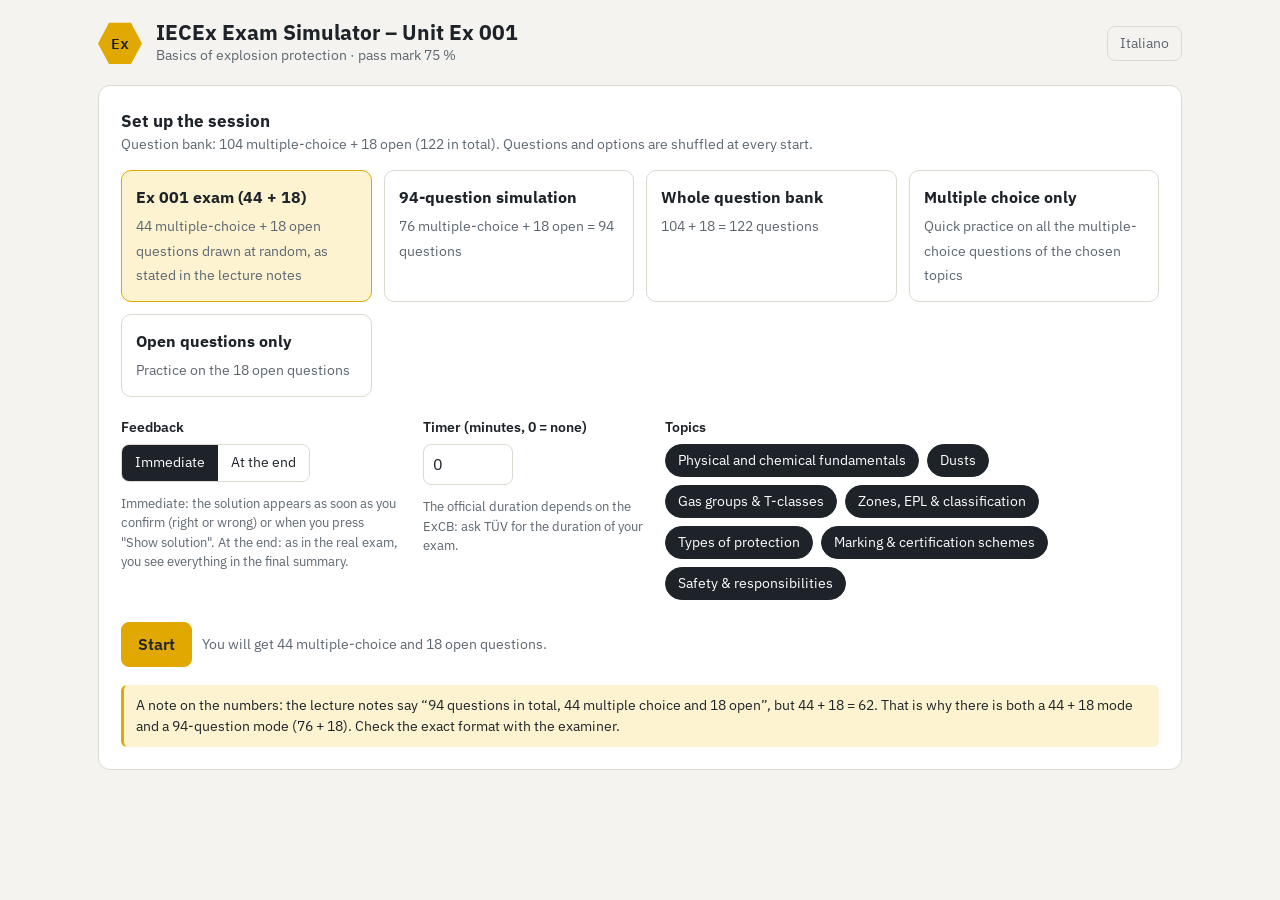
==== simulators/iecex-ex001/en/index.html @ 64edfc2b "Add GDM Resources site with IECEx Ex 001 simulator (IT/EN) Co-Authored-By: Claude Opus 5.5 <noreply@" ====
<!DOCTYPE html>
<html lang="en">
<head>
<meta charset="utf-8">
<meta name="viewport" content="width=device-width, initial-scale=1">
<title>IECEx Ex 001 Exam Simulator</title>
<link rel="preconnect" href="https://fonts.googleapis.com">
<link href="https://fonts.googleapis.com/css2?family=IBM+Plex+Mono:wght@500;600&family=IBM+Plex+Sans:wght@400;500;600;700&display=swap" rel="stylesheet">
<style>
:root{
  --bg:#f4f3ef; --card:#ffffff; --ink:#1d2329; --muted:#5d6670; --line:#dcd9d1;
  --accent:#e0a800; --accent-ink:#1d2329; --accent-soft:#fdf3d0;
  --ok:#1f7a4d; --ok-soft:#e3f3ea; --ko:#b3261e; --ko-soft:#fbe7e5;
  --part:#9a6100; --part-soft:#fff1d6; --rev:#5a5f8a; --rev-soft:#eceefa;
  --focus:#2463eb;
}
@media (prefers-color-scheme:dark){
  :root:not([data-theme="light"]){--bg:#14181c; --card:#1d2228; --ink:#e8eaed; --muted:#9aa3ad; --line:#323a42;
  --accent:#f2c230; --accent-ink:#14181c; --accent-soft:#3a3218;
  --ok:#5fcf93; --ok-soft:#183427; --ko:#ff8a80; --ko-soft:#3d1f1d;
  --part:#f0b54a; --part-soft:#3a2d14; --rev:#a9aee0; --rev-soft:#262a44; --focus:#7aa7ff;}
}
:root[data-theme="dark"]{--bg:#14181c; --card:#1d2228; --ink:#e8eaed; --muted:#9aa3ad; --line:#323a42;
  --accent:#f2c230; --accent-ink:#14181c; --accent-soft:#3a3218;
  --ok:#5fcf93; --ok-soft:#183427; --ko:#ff8a80; --ko-soft:#3d1f1d;
  --part:#f0b54a; --part-soft:#3a2d14; --rev:#a9aee0; --rev-soft:#262a44; --focus:#7aa7ff;}
*{box-sizing:border-box}
body{margin:0;background:var(--bg);color:var(--ink);font:16px/1.55 "IBM Plex Sans",system-ui,sans-serif}
button,textarea,input{font:inherit;color:inherit}
.wrap{max-width:1120px;margin:0 auto;padding:20px 18px 60px}
header.top{display:flex;align-items:center;gap:14px;margin-bottom:18px}
.badge{width:44px;height:44px;flex:none;display:grid;place-items:center;background:var(--accent);color:var(--accent-ink);
  font:600 15px "IBM Plex Mono",monospace;clip-path:polygon(25% 3%,75% 3%,100% 50%,75% 97%,25% 97%,0 50%)}
h1{font-size:21px;margin:0;line-height:1.2}
.sub{color:var(--muted);font-size:14px}
.card{background:var(--card);border:1px solid var(--line);border-radius:12px;padding:22px}
.muted{color:var(--muted)}
.btn{border:1px solid var(--line);background:var(--card);border-radius:8px;padding:9px 16px;cursor:pointer;font-weight:500}
.btn:hover{border-color:var(--muted)}
.btn.primary{background:var(--accent);border-color:var(--accent);color:var(--accent-ink);font-weight:600}
.btn.primary:hover{filter:brightness(.96)}
.btn.ghost{background:transparent}
.btn:disabled{opacity:.45;cursor:not-allowed}
.btn:focus-visible,.opt:focus-visible,textarea:focus-visible,.nav-cell:focus-visible,.mode:focus-within{outline:2px solid var(--focus);outline-offset:2px}

/* setup */
.modes{display:grid;grid-template-columns:repeat(auto-fit,minmax(230px,1fr));gap:12px;margin:14px 0 20px}
.mode{border:1.5px solid var(--line);border-radius:10px;padding:14px;cursor:pointer;display:block;position:relative}
.mode input{position:absolute;opacity:0}
.mode.sel{border-color:var(--accent);background:var(--accent-soft)}
.mode b{display:block;margin-bottom:3px}
.mode span{font-size:13.5px;color:var(--muted)}
.row{display:flex;flex-wrap:wrap;gap:22px;align-items:flex-start}
.field label{display:block;font-weight:600;font-size:14px;margin-bottom:6px}
.chips{display:flex;flex-wrap:wrap;gap:8px}
.chip{border:1px solid var(--line);border-radius:999px;padding:5px 12px;font-size:13.5px;cursor:pointer;user-select:none;background:var(--card)}
.chip.on{background:var(--ink);color:var(--card);border-color:var(--ink)}
.seg{display:inline-flex;border:1px solid var(--line);border-radius:8px;overflow:hidden}
.seg button{border:0;background:var(--card);padding:7px 13px;cursor:pointer;font-size:14px}
.seg button.on{background:var(--ink);color:var(--card)}
input[type=number]{width:90px;padding:7px 9px;border:1px solid var(--line);border-radius:8px;background:var(--card)}
.note{font-size:13.5px;background:var(--accent-soft);border-left:3px solid var(--accent);padding:10px 12px;border-radius:6px;margin-top:18px}

/* quiz */
.layout{display:grid;grid-template-columns:1fr 270px;gap:18px;align-items:start}
@media (max-width:860px){.layout{grid-template-columns:1fr}.side{order:-1}}
.statbar{display:flex;gap:10px;flex-wrap:wrap;margin-bottom:12px}
.stat{background:var(--card);border:1px solid var(--line);border-radius:10px;padding:8px 13px;font-size:13px;color:var(--muted)}
.stat strong{display:block;font:600 18px "IBM Plex Mono",monospace;color:var(--ink)}
.progress{height:6px;background:var(--line);border-radius:6px;overflow:hidden;margin-bottom:14px}
.progress div{height:100%;background:var(--accent);transition:width .25s}
.qmeta{display:flex;justify-content:space-between;gap:10px;flex-wrap:wrap;font-size:13px;color:var(--muted);margin-bottom:10px}
.tag{display:inline-block;border:1px solid var(--line);border-radius:5px;padding:1px 8px;font-size:12.5px}
.tag.type{background:var(--ink);color:var(--card);border-color:var(--ink)}
.qtext{font-size:18.5px;font-weight:600;line-height:1.45;margin:2px 0 18px}
.opts{display:grid;gap:9px}
.opt{display:flex;gap:12px;align-items:flex-start;text-align:left;width:100%;border:1.5px solid var(--line);background:var(--card);border-radius:9px;padding:11px 13px;cursor:pointer}
.opt:hover:not(:disabled){border-color:var(--muted)}
.opt .k{flex:none;width:26px;height:26px;border-radius:6px;display:grid;place-items:center;font:600 13px "IBM Plex Mono",monospace;border:1px solid var(--line)}
.opt.picked{border-color:var(--ink)}
.opt.picked .k{background:var(--ink);color:var(--card);border-color:var(--ink)}
.opt.correct{border-color:var(--ok);background:var(--ok-soft)}
.opt.correct .k{background:var(--ok);color:#fff;border-color:var(--ok)}
.opt.wrong{border-color:var(--ko);background:var(--ko-soft)}
.opt.wrong .k{background:var(--ko);color:#fff;border-color:var(--ko)}
.opt:disabled{cursor:default}
textarea{width:100%;min-height:150px;resize:vertical;border:1.5px solid var(--line);border-radius:9px;padding:12px;background:var(--card);line-height:1.5}
.actions{display:flex;gap:10px;flex-wrap:wrap;margin-top:16px;align-items:center}
.actions .sp{flex:1}
.fb{margin-top:18px;border-radius:10px;padding:14px 16px;border:1px solid var(--line)}
.fb.ok{background:var(--ok-soft);border-color:var(--ok)}
.fb.ko{background:var(--ko-soft);border-color:var(--ko)}
.fb.rev{background:var(--rev-soft);border-color:var(--rev)}
.fb.part{background:var(--part-soft);border-color:var(--part)}
.fb h4{margin:0 0 6px;font-size:15px}
.fb .src{font-size:12.5px;color:var(--muted);margin-top:8px}
.model{white-space:pre-wrap;background:var(--card);border:1px solid var(--line);border-radius:8px;padding:11px 13px;margin:8px 0;font-size:15px}
.kw{display:flex;flex-wrap:wrap;gap:6px;margin:6px 0}
.kw span{font-size:12.5px;border-radius:5px;padding:2px 8px;border:1px solid}
.kw .hit{color:var(--ok);border-color:var(--ok)}
.kw .miss{color:var(--ko);border-color:var(--ko)}
.grade{display:flex;gap:8px;flex-wrap:wrap;margin-top:10px}
.side .card{padding:16px}
.nav{display:grid;grid-template-columns:repeat(8,1fr);gap:5px;margin-top:10px}
.nav-cell{aspect-ratio:1;border:1px solid var(--line);border-radius:5px;background:var(--card);font:500 11px "IBM Plex Mono",monospace;cursor:pointer;padding:0}
.nav-cell.cur{outline:2px solid var(--ink);outline-offset:1px}
.nav-cell.s-ok{background:var(--ok);color:#fff;border-color:var(--ok)}
.nav-cell.s-ko{background:var(--ko);color:#fff;border-color:var(--ko)}
.nav-cell.s-part{background:var(--part);color:#fff;border-color:var(--part)}
.nav-cell.s-rev{background:var(--rev);color:#fff;border-color:var(--rev)}
.nav-cell.s-ans{background:var(--ink);color:var(--card);border-color:var(--ink)}
.nav-cell.open{border-style:dashed}
.legend{display:grid;grid-template-columns:1fr 1fr;gap:4px 10px;font-size:12px;color:var(--muted);margin-top:12px}
.legend i{display:inline-block;width:10px;height:10px;border-radius:2px;margin-right:5px;vertical-align:-1px}
.timer{font:600 20px "IBM Plex Mono",monospace}
.timer.low{color:var(--ko)}
.hint{font-size:12.5px;color:var(--muted);margin-top:12px}

/* results */
.big{font:600 46px "IBM Plex Mono",monospace;line-height:1}
.verdict{display:inline-block;margin-top:8px;padding:4px 12px;border-radius:6px;font-weight:600}
.verdict.pass{background:var(--ok-soft);color:var(--ok)}
.verdict.fail{background:var(--ko-soft);color:var(--ko)}
table{width:100%;border-collapse:collapse;font-size:14px;margin-top:10px}
th,td{text-align:left;padding:7px 8px;border-bottom:1px solid var(--line)}
th{font-size:12.5px;color:var(--muted);font-weight:600}
td.num{font-family:"IBM Plex Mono",monospace;text-align:right}
.bar{height:7px;background:var(--line);border-radius:4px;overflow:hidden;min-width:80px}
.bar div{height:100%}
.revlist{display:grid;gap:8px;margin-top:10px}
.revitem{border:1px solid var(--line);border-radius:8px;padding:10px 12px;font-size:14px;cursor:pointer;background:var(--card);text-align:left}
.revitem:hover{border-color:var(--muted)}
.hidden{display:none!important}
.modal-bg{position:fixed;inset:0;background:rgba(0,0,0,.45);display:grid;place-items:center;padding:16px;z-index:10}
.modal{max-width:420px}
.lang{margin-left:auto;font-size:14px;color:var(--muted);text-decoration:none;border:1px solid var(--line);border-radius:8px;padding:6px 12px;white-space:nowrap}
.lang:hover{color:var(--ink);border-color:var(--muted)}
.home{color:inherit;text-decoration:none}
</style>
</head>
<body>
<div class="wrap">
  <header class="top">
    <a class="home" href="../../../" title="All GDM resources"><div class="badge">Ex</div></a>
    <div>
      <h1>IECEx Exam Simulator – Unit Ex 001</h1>
      <div class="sub">Basics of explosion protection · pass mark 75 %</div>
    </div>
    <a class="lang" href="../it/" hreflang="it">Italiano</a>
  </header>

  <!-- SETUP -->
  <section id="setup" class="card">
    <div class="row" style="justify-content:space-between">
      <div><b style="font-size:17px">Set up the session</b>
        <div class="muted" style="font-size:14px">Question bank: <span id="bankInfo"></span>. Questions and options are shuffled at every start.</div></div>
      <button class="btn hidden" id="resumeBtn">Resume saved session</button>
    </div>
    <div class="modes" id="modes" role="radiogroup" aria-label="Mode"></div>
    <div class="row">
      <div class="field">
        <label>Feedback</label>
        <div class="seg" id="fbSeg">
          <button data-v="instant" class="on">Immediate</button>
          <button data-v="end">At the end</button>
        </div>
        <div class="hint" style="max-width:280px">Immediate: the solution appears as soon as you confirm (right or wrong) or when you press "Show solution". At the end: as in the real exam, you see everything in the final summary.</div>
      </div>
      <div class="field">
        <label for="timerIn">Timer (minutes, 0 = none)</label>
        <input type="number" id="timerIn" min="0" max="600" value="0">
        <div class="hint" style="max-width:220px">The official duration depends on the ExCB: ask TÜV for the duration of your exam.</div>
      </div>
      <div class="field" style="flex:1;min-width:260px">
        <label>Topics</label>
        <div class="chips" id="topicChips"></div>
      </div>
    </div>
    <div class="actions" style="margin-top:22px">
      <button class="btn primary" id="startBtn">Start</button>
      <span class="muted" id="startInfo" style="font-size:14px"></span>
    </div>
    <div class="note">A note on the numbers: the lecture notes say “94 questions in total, 44 multiple choice and 18 open”, but 44 + 18 = 62. That is why there is both a 44 + 18 mode and a 94-question mode (76 + 18). Check the exact format with the examiner.</div>
  </section>

  <!-- QUIZ -->
  <section id="quiz" class="hidden">
    <div class="layout">
      <div>
        <div class="statbar">
          <div class="stat">Question<strong id="stPos">1/1</strong></div>
          <div class="stat">Score<strong id="stScore">0</strong></div>
          <div class="stat">% of total<strong id="stPct">0 %</strong></div>
          <div class="stat" id="stTimerBox">Time<strong class="timer" id="stTimer">--:--</strong></div>
        </div>
        <div class="progress"><div id="prog" style="width:0"></div></div>
        <div class="card" id="qcard"></div>
      </div>
      <aside class="side">
        <div class="card">
          <b style="font-size:14px">Navigation</b>
          <div class="nav" id="nav"></div>
          <div class="legend">
            <span><i style="background:var(--ok)"></i>Correct</span>
            <span><i style="background:var(--ko)"></i>Wrong</span>
            <span><i style="background:var(--part)"></i>Partial</span>
            <span><i style="background:var(--rev)"></i>Solution viewed</span>
            <span><i style="background:var(--ink)"></i>Answered</span>
            <span><i style="border:1px dashed var(--muted)"></i>Open question</span>
          </div>
          <div class="actions">
            <button class="btn" id="finishBtn" style="width:100%">Finish and see results</button>
            <button class="btn ghost" id="quitBtn" style="width:100%">Back to settings</button>
          </div>
          <div class="hint">Keyboard: A–D or 1–4 to choose, Enter to confirm, ← → to move.</div>
        </div>
      </aside>
    </div>
  </section>

  <!-- RESULTS -->
  <section id="results" class="hidden"></section>
</div>

<div class="modal-bg hidden" id="modalBg"><div class="card modal"><div id="modalTxt"></div>
  <div class="actions"><span class="sp"></span><button class="btn" id="modalNo">Cancel</button><button class="btn primary" id="modalYes">Confirm</button></div></div></div>

<script>
// Question bank – IECEx Unit Ex 001 practice
// t = topic, q = question, o = options (first listed = as written; a = index of correct), e = explanation, s = source
const TOPICS = {
  F: "Physical and chemical fundamentals",
  D: "Dusts",
  G: "Gas groups & T-classes",
  Z: "Zones, EPL & classification",
  P: "Types of protection",
  M: "Marking & certification schemes",
  S: "Safety & responsibilities"
};

const MC = [
// ---------- F: Fundamentals ----------
{t:"F",q:"Which three elements make up the 'explosion triangle'?",o:["Flammable substance, oxygen (air), effective ignition source","Fuel, heat and pressure","Oxygen, nitrogen and an electric spark","Gas, vapour and dust"],a:0,e:"The explosion triangle: flammable substance + oxygen (air) + effective ignition source. Remove any one side and there is no explosion.",s:"TÜV slide 25 – Preconditions for an explosion"},
{t:"F",q:"According to the course, which additional precondition is required for an explosion besides fuel, oxygen and an ignition source?",o:["Ambient pressure above 1.5 bar","Synchrony of time and location of the three elements","Temperature above the flashpoint of every substance present","Presence of an inert gas"],a:1,e:"The three elements must be present in the same place at the same time ('synchrony of time and location'), with the flammable substance in a suitable dispersion.",s:"TÜV slide 25"},
{t:"F",q:"What is the flashpoint of a flammable liquid?",o:["The temperature at which the liquid boils at atmospheric pressure","The lowest temperature of a hot surface that ignites the vapour/air mixture","The minimum temperature at which the liquid gives off enough vapour to form an ignitable mixture with air near its surface","The temperature at which the liquid ignites spontaneously without any ignition source"],a:2,e:"Flashpoint = the minimum temperature at which the liquid gives off enough vapour to form a flammable mixture with air near its surface. Not to be confused with the ignition temperature (hot surface).",s:"TÜV slide 27/37"},
{t:"F",q:"How does the relative hazard of a flammable liquid change as its flashpoint decreases?",o:["It decreases","It stays the same","It increases","It depends only on the vapour density"],a:2,e:"The lower the flashpoint, the more easily the liquid forms an explosive atmosphere at ambient temperature: the hazard increases.",s:"TÜV slide 27"},
{t:"F",q:"A vapour has a relative density of 2.5 (air = 1). Where will it tend to accumulate after a release in still air?",o:["At ceiling level","It disperses uniformly in the room","In low points such as pits, trenches and cable ducts","It is immediately diluted below the LEL"],a:2,e:"Relative density > 1 → the vapour is heavier than air and sinks to low points (pits, trenches, sumps). Most vapours of flammable liquids are heavier than air.",s:"TÜV slide 27"},
{t:"F",q:"The ignition (auto-ignition) temperature of a gas or vapour is:",o:["The lowest temperature of a heated surface that can ignite the gas/air or vapour/air mixture under specified test conditions","The temperature at which the liquid starts to evaporate","The temperature reached by the flame during an explosion","The maximum surface temperature allowed for T6 equipment"],a:0,e:"Ignition temperature = the minimum temperature of a heated surface able to ignite the gas/air mixture (tested to DIN 51794 / IEC 60079-20-1). It is the value from which the required temperature class is derived.",s:"TÜV slide 37; IEC 60079-20-1"},
{t:"F",q:"According to the course material, gasoline has approximately:",o:["Flashpoint +20 °C, ignition temperature 220 °C","Flashpoint –20 °C, ignition temperature 220 °C","Flashpoint –20 °C, ignition temperature 450 °C","Flashpoint 220 °C, ignition temperature –20 °C"],a:1,e:"Gasoline: flashpoint ≈ –20 °C (it forms flammable vapours even at very low temperatures), ignition temperature ≈ 220 °C → class T3. Note: the lecture notes say 20 °C, the slide says –20 °C.",s:"TÜV slide 37"},
{t:"F",q:"A gas/air mixture has a concentration below the Lower Explosion Limit (LEL). What is true?",o:["The mixture is too rich and cannot explode","The mixture is in the explosive range","The mixture is too lean: no explosion can propagate","The mixture will detonate if ignited"],a:2,e:"Below the LEL the mixture is too lean: the flame does not propagate. Between LEL and UEL it is explosive. Above the UEL it is too rich.",s:"TÜV slide 36"},
{t:"F",q:"A gas concentration above the Upper Explosion Limit (UEL) inside a vessel is:",o:["Completely safe in every situation","Too rich to explode, but still flammable; if air enters it can pass back into the explosive range","Always toxic","Classified automatically as Zone 2"],a:1,e:"Above the UEL the mixture is too rich to explode but is still flammable ('Flammable!' on the slide). If air enters (e.g. the tank is opened) the concentration falls back into the explosive range.",s:"TÜV slide 36"},
{t:"F",q:"Which flame propagation speed is typical of a detonation?",o:["cm/s","m/s","Several 100 m/s","km/s"],a:3,e:"Deflagration: cm/s…m/s; explosion: m/s…several hundred m/s; detonation: km/s.",s:"TÜV slide 29"},
{t:"F",q:"According to the course, an explosion in a confined space can reach a pressure of approximately:",o:["0.1 bar","1 bar","10 bar","100 bar"],a:2,e:"Explosion pressure up to about 10 bar (≈100 t/m²), temperature up to about 3000 °C.",s:"TÜV slide 30"},
{t:"F",q:"Above which overpressure do window glasses typically burst?",o:["25 mbar","250 mbar","2.5 bar","10 bar"],a:1,e:"Windows break above ~250 mbar and walls crack above ~300 mbar: far below the 10 bar an explosion can reach.",s:"TÜV slide 30"},
{t:"F",q:"How is a 'mist' defined in the context of explosive atmospheres?",o:["The gaseous phase of a substance at room temperature","Droplets of a flammable liquid dispersed in air","Fine solid particles suspended in air","Water vapour mixed with a flammable gas"],a:1,e:"Mist = droplets of flammable liquid dispersed in air. It can form an explosive atmosphere even when the liquid is below its flashpoint.",s:"TÜV slide 31"},
{t:"F",q:"Which statement about toxic gases is correct?",o:["A gas detector set to 10 % LEL also guarantees protection against toxic effects","Toxic gases always have a noticeable smell","Dangerous toxic concentrations can be much lower than the LEL","Toxic gases are never flammable"],a:2,e:"Concentrations harmful to health can be much lower than the LEL; toxic gases can be odourless, tasteless and colourless. An explosimeter does not protect against toxicity.",s:"TÜV slide 32"},
{t:"F",q:"Nitrogen used for inerting is:",o:["Harmless to personnel because it is inert","Non-flammable, but it can displace oxygen and cause dizziness or breathing arrest","Flammable above 4 % by volume","Classified in gas group IIA"],a:1,e:"Inert gases (e.g. nitrogen) do not burn but they reduce the oxygen: risk of asphyxiation (dizziness, breathing arrest).",s:"TÜV slide 32"},
{t:"F",q:"Oxygen-enriched atmospheres:",o:["Reduce the risk of fire","Have no influence on combustion","Promote rapid combustion and increase fire and explosion hazards","Raise the LEL of all gases"],a:2,e:"High oxygen concentrations accelerate combustion (example of the cotton overall exposed to a flame with increasing O₂).",s:"TÜV slide 28"},
{t:"F",q:"An exothermic reaction is a reaction that:",o:["Absorbs heat from the surroundings","Releases heat (energy) to the surroundings","Takes place only in the absence of oxygen","Occurs only in liquids"],a:1,e:"Exothermic = releases heat to the surroundings. The combustion of a flammable substance with air is an exothermic reaction.",s:"TÜV slide 26"},
{t:"F",q:"How is an 'explosive atmosphere' defined?",o:["Any atmosphere containing a toxic gas","A mixture with air, under atmospheric conditions, of flammable substances in which, after ignition, combustion spreads to the entire unburnt mixture","A mixture of flammable gas with pure oxygen in a closed reactor","Any area where flammable liquids are stored"],a:1,e:"Explosive atmosphere = a mixture with AIR, under atmospheric conditions, of flammable substances (gases, vapours, mists, dusts) in which, after ignition, combustion spreads by itself to the unburnt mixture.",s:"TÜV slide 12; IEC 60079-0"},

// ---------- D: Dust ----------
{t:"D",q:"How does the tendency of a combustible solid to explode change when the particle size decreases?",o:["It decreases","It increases","It does not change","It increases only for metal dusts"],a:1,e:"Smaller particles = larger specific surface = faster combustion and lower ignition energy. The tendency to explode increases as particle size decreases.",s:"TÜV slide 43–45"},
{t:"D",q:"According to the course, below which particle diameter is a dust considered critical (explosible)?",o:["5 µm","50 µm","500 µm","5 mm"],a:2,e:"Critical diameter: < 500 µm.",s:"TÜV slide 43/46"},
{t:"D",q:"A 1 cm solid cube has a surface of 6 cm². What is the total surface if the same material is ground into 1 µm cubes?",o:["6 cm²","60 cm²","6 m²","600 m²"],a:2,e:"From 6 cm² to about 6 m²: the surface increases 10,000 times, which is why dust is so dangerous.",s:"TÜV slide 44"},
{t:"D",q:"What is a secondary dust explosion?",o:["An explosion inside a filter that is vented to atmosphere","Dust deposits in the workplace disturbed and ignited by a primary explosion, causing a larger uncontrolled explosion","A second ignition caused by static electricity","A smouldering fire in a dust layer"],a:1,e:"The pressure wave of the first explosion stirs up the dust deposits in the surroundings, which then ignite: the secondary explosion is larger and uncontrolled (e.g. Imperial Sugar, Georgia 2008).",s:"TÜV slide 46, 53"},
{t:"D",q:"Which is the most effective measure to prevent secondary dust explosions?",o:["Using Ex d equipment","Good housekeeping: regular removal of dust deposits","Increasing the room temperature","Installing more lighting"],a:1,e:"'GOOD HOUSEKEEPING': removing dust deposits removes the fuel for the secondary explosion (primary measure).",s:"TÜV slide 46, 89"},
{t:"D",q:"The smouldering temperature (layer ignition temperature) of a dust is determined with a dust layer of thickness:",o:["1 mm, ignition within 10 minutes","5 mm, ignition within 2 hours","12.5 mm, ignition within 24 hours","50 mm, ignition within 1 hour"],a:1,e:"T smold: the minimum temperature of a hot surface covered by a 5 mm layer that ignites within 2 hours. E.g. cotton: T ignit 560 °C, T smold 350 °C.",s:"TÜV slide 49"},
{t:"D",q:"Dust group IIIC refers to:",o:["Combustible flyings","Non-conductive dust","Conductive dust","Combustible gases in mines"],a:2,e:"IIIA = combustible fibres/flyings; IIIB = non-conductive dust; IIIC = conductive dust (the most severe).",s:"TÜV slide 40"},
{t:"D",q:"Equipment marked IIIC can be used in the presence of:",o:["IIIC dust only","IIIA, IIIB and IIIC","IIIA only","IIC gases"],a:1,e:"As with gases, the most severe subgroup covers the less severe ones: IIIC ⊃ IIIB ⊃ IIIA. Group III does not cover gases (Group II).",s:"TÜV slide 40; IEC 60079-0"},
{t:"D",q:"How must layers, deposits and heaps of combustible dust be treated in hazardous area classification?",o:["They can be ignored if the area is ventilated","They are considered only for metal dusts","As any other source that can form an explosive atmosphere","They always lead to Zone 20"],a:2,e:"Dust deposits must be treated like any other source able to form an explosive atmosphere (they can be raised and form a cloud).",s:"TÜV slide 65; IEC 60079-10-2"},
{t:"D",q:"Which of the following is NOT listed in the course as a typical combustible dust?",o:["Sugar","Grain","Aluminium","Sand (silica)"],a:3,e:"Combustible dusts: coal, grain, plastics, wood, sugar, metals. Quartz sand does not burn (in fact it is the filling used in type Ex q).",s:"TÜV slide 24, 48"},

// ---------- G: Gas groups & T classes ----------
{t:"G",q:"What does MESG (Maximum Experimental Safe Gap) measure?",o:["The minimum ignition energy of a gas","The maximum gap through which, under prescribed test conditions and at any concentration, a flame just does not propagate","The maximum distance between two Ex d enclosures","The thickness of the wall of an Ex d enclosure"],a:1,e:"MESG measures the ability of a flame to pass through a gap. The smaller the MESG, the more 'dangerous' the gas (the flame passes even through narrow gaps).",s:"TÜV slide 38; IEC 60079-20-1"},
{t:"G",q:"Which gas group has the smallest MESG and therefore the most demanding requirements?",o:["IIA","IIB","IIC","I"],a:2,e:"IIC: MESG < 0.5 mm and MIC ratio < 0.45 (e.g. hydrogen, acetylene). IIA: MESG > 0.9 mm; IIB: 0.5–0.9 mm.",s:"TÜV slide 39"},
{t:"G",q:"Hydrogen and acetylene belong to gas group:",o:["I","IIA","IIB","IIC"],a:3,e:"Hydrogen (T1) and acetylene (T2) are the reference gases of Group IIC.",s:"TÜV slide 41"},
{t:"G",q:"Ethylene is the typical representative gas of group:",o:["IIA","IIB","IIC","I"],a:1,e:"Reference gases: propane (IIA), ethylene (IIB), hydrogen (IIC).",s:"TÜV slide 41; R. STAHL"},
{t:"G",q:"According to the gas group / temperature class table, propane is classified as:",o:["IIA T1","IIB T3","IIC T1","IIA T4"],a:0,e:"Propane: IIA, T1 (ignition temperature ≈ 450 °C).",s:"TÜV slide 41"},
{t:"G",q:"Equipment marked IIB may be installed where the gas present is:",o:["IIA or IIB","IIB only","IIB or IIC","Any Group II gas"],a:0,e:"IIB covers IIA and IIB; IIC covers all Group II gases; IIA covers IIA only.",s:"TÜV slide 39; IEC 60079-14"},
{t:"G",q:"For intrinsic safety, gases are grouped according to:",o:["Their density relative to air","Their MIC (minimum igniting current) ratio relative to methane","Their flashpoint","Their toxicity"],a:1,e:"Ex d uses the MESG, Ex i uses the MIC (minimum igniting current) ratio relative to methane.",s:"TÜV marking section slide 7; IEC 60079-20-1"},
{t:"G",q:"Methane in underground coal mines (firedamp) belongs to equipment group:",o:["I","IIA","IIB","III"],a:0,e:"Group I = mines susceptible to firedamp. Group II = all other gas atmospheres; Group III = dusts (excluding mines).",s:"TÜV slide 40"},
{t:"G",q:"Carbon disulphide (ignition temperature ≈ 90 °C) is classified as:",o:["IIA T3","IIB T4","IIC T6","IIC T1"],a:2,e:"Carbon disulphide: IIC T6. A typical example of a gas with a very low ignition temperature.",s:"TÜV slide 41; NSW TestSafe"},
{t:"G",q:"A flammable vapour has an ignition temperature of 180 °C. Which is the minimum temperature class required for equipment?",o:["T2","T3","T4","T6"],a:2,e:"T3 allows up to 200 °C > 180 °C → not suitable. T4 (max 135 °C) is the first class with a surface temperature below 180 °C.",s:"TÜV slide 42"},
{t:"G",q:"What is the maximum surface temperature of equipment marked T4?",o:["85 °C","100 °C","135 °C","200 °C"],a:2,e:"T1 450 – T2 300 – T3 200 – T4 135 – T5 100 – T6 85 °C.",s:"TÜV slide 42"},
{t:"G",q:"What is the maximum surface temperature of equipment marked T6?",o:["85 °C","100 °C","120 °C","135 °C"],a:0,e:"T6 = 85 °C, the most severe class.",s:"TÜV slide 42"},
{t:"G",q:"An area classification requires temperature class T3. Which equipment is acceptable?",o:["Equipment marked T1","Equipment marked T2","Equipment marked T4","None of these: only T3 is allowed"],a:2,e:"T4 equipment (max 135 °C) is 'cooler' than T3 requires (max 200 °C), so it is suitable. T1 and T2 are too hot.",s:"TÜV slide 42; IEC 60079-14"},
{t:"G",q:"If no ambient temperature range is marked on Ex equipment, it is designed for:",o:["0 °C to +40 °C","–20 °C to +40 °C","–40 °C to +60 °C","–20 °C to +60 °C"],a:1,e:"Standard range –20 °C…+40 °C. Other values must be marked as Ta / Tamb (or as specific conditions with the X suffix).",s:"TÜV marking slide 8; IEC 60079-0"},
{t:"G",q:"According to the course table, gasoline, diesel and heating fuel are classified as:",o:["IIA T3","IIB T3","IIA T1","IIC T4"],a:0,e:"Gasoline, diesel, jet fuel and heating oil: IIA T3.",s:"TÜV slide 41"},

// ---------- Z: Zones, EPL, classification ----------
{t:"Z",q:"Zone 0 is a place in which an explosive gas atmosphere is present:",o:["Continuously, for long periods or frequently","Occasionally in normal operation","Only in abnormal conditions and for a short period","Never"],a:0,e:"Zone 0: present continuously, for long periods or frequently (e.g. inside tanks).",s:"TÜV slide 63; IEC 60079-10-1"},
{t:"Z",q:"Zone 1 is a place in which an explosive gas atmosphere is:",o:["Present continuously","Likely to occur occasionally in normal operation","Not likely in normal operation and only for short periods if it does","Present only during maintenance shutdowns"],a:1,e:"Zone 1: likely to occur occasionally in normal operation (e.g. around pump seals, sample points).",s:"TÜV slide 63"},
{t:"Z",q:"Zone 2 is a place in which an explosive gas atmosphere is:",o:["Likely during normal operation","Present for long periods","Not likely in normal operation, and if it occurs it persists for a short period only","Created deliberately for process reasons"],a:2,e:"Zone 2: not likely in normal operation; if it occurs, it persists for a short period only.",s:"TÜV slide 63"},
{t:"Z",q:"Zone 21 is a place in which a cloud of combustible dust is:",o:["Present continuously","Likely to occur occasionally in normal operation","Not likely in normal operation","Present only as a layer"],a:1,e:"Dust zones: 20 (continuous/frequent), 21 (occasional in normal operation), 22 (not likely, short duration).",s:"TÜV slide 64; IEC 60079-10-2"},
{t:"Z",q:"In the ATEX/IECEx system, hazardous areas are classified into zones on the basis of:",o:["The toxicity of the substances","The frequency and duration of occurrence of an explosive atmosphere","The ignition temperature of the gas","The number of workers in the area"],a:1,e:"Zones depend on the frequency and duration of the explosive atmosphere. Gas group and T-class are separate parameters.",s:"TÜV slide 63"},
{t:"Z",q:"Which standard deals with classification of areas for explosive gas atmospheres?",o:["IEC 60079-14","IEC 60079-10-1","IEC 60079-17","IEC 60079-10-2"],a:1,e:"60079-10-1 = area classification for gas; 60079-10-2 = dust; 60079-14 = installation; 60079-17 = inspection and maintenance; 60079-19 = repair.",s:"TÜV slide 11"},
{t:"Z",q:"The vapour space inside a storage tank of a volatile flammable liquid is typically classified as:",o:["Zone 0","Zone 1","Zone 2","Non-hazardous"],a:0,e:"Inside the tank, above the liquid, the explosive atmosphere is present continuously or for long periods → Zone 0.",s:"Lecture notes (tabella zone); IEC 60079-10-1"},
{t:"Z",q:"In area classification, 'normal operation' means:",o:["Operation without any release ever","The situation when installations are used within their design parameters","Operation during start-up only","Operation at night shifts"],a:1,e:"'Normal operation' = the plant used within its design parameters (small expected releases, e.g. from seals, are part of it).",s:"TÜV slide 65"},
{t:"Z",q:"Which EPLs are permitted in Zone 1?",o:["Ga only","Ga or Gb","Gb or Gc","Ga, Gb or Gc"],a:1,e:"Zone 0 → Ga; Zone 1 → Ga or Gb; Zone 2 → Ga, Gb or Gc.",s:"TÜV marking slide 10; IEC 60079-14"},
{t:"Z",q:"Which EPL is required for equipment installed in Zone 0?",o:["Ga","Gb","Gc","Da"],a:0,e:"Only EPL Ga ('very high' protection) may be installed in Zone 0.",s:"TÜV marking slide 10"},
{t:"Z",q:"Equipment with EPL Db can be installed in:",o:["Zone 20, 21 and 22","Zone 21 and 22","Zone 22 only","Zone 1 and 2"],a:1,e:"Db → Zones 21 and 22. Da → 20, 21, 22. Dc → 22 only. 'D' EPLs are not valid for gases.",s:"TÜV marking slide 10"},
{t:"Z",q:"ATEX equipment category 2G corresponds to which EPL?",o:["Ga","Gb","Gc","Mb"],a:1,e:"Category 1 ↔ EPL a; category 2 ↔ EPL b; category 3 ↔ EPL c. So 2G ↔ Gb.",s:"TÜV marking slide 12; IEC 60079-0"},
{t:"Z",q:"In the North American NEC system, Class II locations are those where:",o:["Flammable gases or vapours may be present","Combustible dust may be present","Easily ignitable fibres or flyings may be present","Explosives are manufactured"],a:1,e:"NEC: Class I = gases/vapours; Class II = combustible dusts; Class III = fibres/flyings.",s:"TÜV slide 69"},
{t:"Z",q:"In the NEC system, which Class I group includes acetylene?",o:["Group A","Group B","Group C","Group D"],a:0,e:"NEC Class I: A = acetylene, B = hydrogen, C = ethylene, D = propane/gasoline. Note: the order is the reverse of IIA/IIB/IIC.",s:"TÜV slide 70"},
{t:"Z",q:"In the NEC system, a Division 2 location is one where ignitable concentrations:",o:["Exist under normal operating conditions","Are handled in closed containers or systems and can escape only through accidental rupture or breakdown","Exist continuously","Exist only in underground mines"],a:1,e:"Division 1 = present under normal conditions or because of frequent maintenance/faults; Division 2 = only through accidental rupture of closed systems.",s:"TÜV slide 68"},
{t:"Z",q:"Is it acceptable to mix elements of the Zone system (ATEX/IECEx) and the Class/Division system in the same assessment without a defined conversion?",o:["Yes, they are fully interchangeable","Yes, but only for dust","No, mixing the systems is not allowed and may lead to further risks","Only if the equipment is marked T6"],a:2,e:"The slide is explicit: mixing one system with the other is not allowed and can create further risks.",s:"TÜV slide 75"},

// ---------- P: Protection concepts ----------
{t:"P",q:"What is the basic principle of protection type 'd' (flameproof enclosure)?",o:["Limiting the energy of the circuit","Keeping the gas out with overpressure","An internal explosion is contained by the enclosure and the flame paths prevent transmission to the outside","Embedding the parts in resin"],a:2,e:"Ex d = containment: the enclosure withstands the pressure of the internal explosion and the joints (flame paths) cool the escaping gases, preventing propagation to the outside.",s:"TÜV ignition protection slide 10; IEC 60079-1"},
{t:"P",q:"How must the flame path (flameproof joint) surfaces of an Ex d enclosure be treated?",o:["Painted to prevent corrosion","Sealed with silicone","Kept clean and protected with a suitable non-setting grease, never painted","Sandblasted at every inspection"],a:2,e:"Flameproof joints must be kept clean and protected with a suitable non-setting grease; they must not be painted or improperly sealed, as this would alter the joint.",s:"Lecture notes (exknowledge.com); IEC 60079-14 / 60079-17"},
{t:"P",q:"Which cable glands may be used on a flameproof (Ex d) enclosure?",o:["Any IP66 industrial gland","Ex e glands","Certified Ex d glands (appropriate for the enclosure and gas group)","Plastic glands only"],a:2,e:"An Ex d enclosure needs certified Ex d cable glands: an Ex e gland does not guarantee flame tightness.",s:"Lecture notes; IEC 60079-14"},
{t:"P",q:"What is the principle of protection type 'e' (increased safety)?",o:["The enclosure withstands an internal explosion","Additional measures prevent excessive temperatures and the occurrence of arcs and sparks","Energy is limited below ignition level","The equipment is immersed in oil"],a:1,e:"Ex e = prevention: oversizing and additional measures avoid arcs, sparks and excessive temperatures. It does not contain an explosion.",s:"TÜV ignition protection slide 14; IEC 60079-7"},
{t:"P",q:"Which equipment is NOT suitable for protection 'e' alone?",o:["Terminal/junction boxes","Squirrel-cage motors","Switches whose contacts produce arcs in normal operation","Transformers"],a:2,e:"Ex e applies only to parts that do NOT produce arcs/sparks in normal operation. A switch that breaks a circuit under load produces arcs → e.g. Ex d is needed (often combined: Ex de).",s:"IEC 60079-7; TÜV slide 15"},
{t:"P",q:"What is the principle of intrinsic safety 'i'?",o:["The energy (electrical and thermal) in the circuit is limited below the level that can cause ignition","The enclosure is pressurised","The ignition source is surrounded by sand","The enclosure prevents dust ingress"],a:0,e:"Ex i = energy limitation: sparks and temperatures cannot carry enough energy to cause ignition. Typical for sensors, transmitters and instrumentation.",s:"TÜV ignition protection slide 16; IEC 60079-11"},
{t:"P",q:"Intrinsic safety level 'ia' must remain safe with:",o:["No faults","One countable fault","Two countable faults","Any number of faults"],a:2,e:"ia: safe with 2 faults (EPL Ga, Zone 0); ib: 1 fault (Gb); ic: normal operation, no faults (Gc).",s:"IEC 60079-11"},
{t:"P",q:"Ex ic equipment corresponds to EPL:",o:["Ga","Gb","Gc","Da"],a:2,e:"ia → Ga; ib → Gb; ic → Gc. ic has replaced the old 'nL'.",s:"IEC 60079-11; TÜV slide 22 (n types)"},
{t:"P",q:"What is the principle of pressurisation 'p'?",o:["The enclosure is filled with sand","A protective gas keeps the inside of the enclosure at an overpressure, preventing ingress of the explosive atmosphere","The enclosure withstands internal explosions","The circuit energy is limited"],a:1,e:"Ex p: protective gas (clean air or inert gas) at overpressure; purging is required before start-up.",s:"TÜV ignition protection slide 5; IEC 60079-2"},
{t:"P",q:"Pressurisation type 'px' is used to:",o:["Reduce the classification inside the enclosure from Zone 1 to non-hazardous","Reduce Zone 1 to Zone 2","Reduce Zone 2 to non-hazardous","Increase protection from Zone 2 to Zone 0"],a:0,e:"px: Zone 1 → non-hazardous; py: Zone 1 → Zone 2; pz: Zone 2 → non-hazardous.",s:"IEC 60079-2; lecture notes"},
{t:"P",q:"What is the correct operating sequence of a 'px' pressurised enclosure?",o:["Operation – purging – preparation","Pre-purging (flushing with protective gas) – overpressure maintained during operation – disconnection on loss of pressure","Power on – then purging","Purging only after a gas alarm"],a:1,e:"Sequence: preparation/pressurisation → purging (typically several enclosure volumes) → operation with monitored overpressure; on loss of pressure, alarm/disconnection.",s:"TÜV ignition protection slide 6; IEC 60079-2"},
{t:"P",q:"Minimum overpressure required by IEC 60079-2 for 'px' and 'py' enclosures is:",o:["5 Pa","25 Pa","50 Pa","500 Pa"],a:2,e:"px/py: at least 50 Pa (0.5 mbar); pz: at least 25 Pa (0.25 mbar).",s:"IEC 60079-2; lecture notes"},
{t:"P",q:"Protection type 'q' means:",o:["Oil immersion","Powder (quartz/sand) filling","Encapsulation in resin","Special protection"],a:1,e:"Ex q = powder filling (quartz sand): an internal arc cannot ignite the external atmosphere, either by flame or by temperature.",s:"TÜV ignition protection slide 9; IEC 60079-5"},
{t:"P",q:"Protection type 'o' means:",o:["Optical radiation","Liquid (oil) immersion","Overpressure","Non-sparking"],a:1,e:"Ex o = liquid (oil) immersion: the ignition sources are separated from the explosive atmosphere above the oil surface.",s:"TÜV ignition protection slide 4; IEC 60079-6"},
{t:"P",q:"Protection type 'm' (encapsulation) protects by:",o:["Embedding the ignition source in a compound (resin) so that the atmosphere cannot reach it","Containing an explosion","Limiting current with barriers","Purging the enclosure"],a:0,e:"Ex m (ma/mb/mc): parts that could cause ignition are embedded in resin, without voids; e.g. solenoid valves, small control units.",s:"TÜV ignition protection slide 19; IEC 60079-18"},
{t:"P",q:"Dust protection by enclosure 't' (ta, tb, tc) relies on:",o:["Overpressure of inert gas","Enclosure tightness preventing dust ingress, together with limitation of the surface temperature","Energy limitation","Flame paths"],a:1,e:"Ex t: the enclosure prevents dust ingress (IP rating) and the surface temperature is limited so that clouds or layers are not ignited.",s:"TÜV ignition protection slide 2; IEC 60079-31"},
{t:"P",q:"'Ex op is' (optical radiation) achieves protection by:",o:["Locking the fibre with SIL interlocks","Conducting the radiation inside a protected fibre cable","Limiting the optical power","Pressurising the fibre"],a:2,e:"op is = inherently safe radiation (power limitation); op pr = protected radiation (confined in the fibre); op sh = interlock with shutdown if the fibre breaks.",s:"TÜV ignition protection slide 21; IEC 60079-28"},
{t:"P",q:"In type of protection 'n', the sub-type 'nA' means:",o:["Non-sparking equipment","Sparking equipment with protected contacts","Restricted breathing enclosure","Energy-limited equipment"],a:0,e:"nA non-sparking; nC sparking with protected contacts; nR restricted breathing ('gas proof'). nL has become 'ic', nZ has become 'pz'.",s:"TÜV ignition protection slide 22; IEC 60079-15"},
{t:"P",q:"Which standard of the IEC 60079 series covers the flameproof enclosure 'd'?",o:["IEC 60079-1","IEC 60079-2","IEC 60079-7","IEC 60079-11"],a:0,e:"-1 = d; -2 = p; -5 = q; -6 = o; -7 = e; -11 = i; -15 = n; -18 = m; -28 = op; -31 = t; -33 = s; -0 = general requirements.",s:"TÜV slide 9–10"},
{t:"P",q:"Which standard contains the general requirements for all Ex equipment?",o:["IEC 60079-0","IEC 60079-14","IEC 60079-17","IEC 60529"],a:0,e:"IEC 60079-0: general requirements (marking, materials, temperatures, etc.) applicable to all types of protection.",s:"TÜV slide 9"},
{t:"P",q:"Which protection concept belongs to the principle of 'containment'?",o:["Ex i","Ex d","Ex p","Ex e"],a:1,e:"Containment: Ex d. Energy limitation: Ex i. Segregation/isolation (the substance cannot reach the source): Ex p, Ex o, Ex q, Ex m. Prevention: Ex e, Ex n.",s:"TÜV slide 92"},

// ---------- M: Marking & certification ----------
{t:"M",q:"Which scheme of the IECEx System covers the certification of personnel competence?",o:["IECEx 02","IECEx 03","IECEx 04","IECEx 05"],a:3,e:"IECEx 02 = equipment; 03 = service facilities; 04 = conformity mark licensing; 05 = certified persons (CoPC).",s:"TÜV slide 83"},
{t:"M",q:"How is the IECEx certification system enforced in most countries without their own Ex legislation?",o:["By EU law","By market demand (voluntary acceptance), not by law","By the US NEC","By ISO 9001"],a:1,e:"IECEx is an international system (endorsed by UNECE) that is accepted through market demand; ATEX, by contrast, is law in the EU.",s:"TÜV slide 83"},
{t:"M",q:"What does the suffix 'X' after a certificate number (e.g., IECEx TUR 15.1234X) indicate?",o:["The equipment is an Ex component","Specific conditions of use apply, stated in the certificate","The certificate has expired","The equipment is for Group I only"],a:1,e:"X = specific conditions of use (e.g. ambient temperature range, special instructions) stated in the certificate, which must be followed at installation.",s:"TÜV marking slide 8; IEC 60079-0"},
{t:"M",q:"What does the suffix 'U' after a certificate number indicate?",o:["Universal use in all zones","Ex component – not complete equipment, it must be incorporated into equipment and certified as part of it","Unlimited ambient temperature","Equipment for use in the USA"],a:1,e:"U = Ex component: it cannot be used on its own; it must be incorporated into the final equipment and certified as part of it. 'X' and 'U' are not combined.",s:"TÜV marking slide 9"},
{t:"M",q:"In the marking 'Ex db eb IIC T4 Gb', what does 'Gb' indicate?",o:["Gas group B","Equipment protection level 'high' for gas, suitable for Zone 1 and Zone 2","Ex d enclosure made of bronze","Ambient temperature class"],a:1,e:"Gb = EPL for gas atmospheres with a 'high' level of protection → Zones 1 and 2.",s:"TÜV marking slide 10–12"},
{t:"M",q:"In the ATEX marking 'II (1) G [Ex ia Ga] IIC', the parentheses and square brackets indicate:",o:["Equipment that may be installed in Zone 0","Associated apparatus installed outside the hazardous area (or protected otherwise), whose intrinsically safe circuits may enter Zone 0","Equipment for mines","A component certificate"],a:1,e:"Parentheses/square brackets = associated apparatus (e.g. a barrier): it sits in the safe area, but its intrinsically safe circuits may enter Zone 0.",s:"TÜV slide 114, marking slide 14; IEC 60079-11"},
{t:"M",q:"In the ATEX marking 'CE 0102', the number 0102 is:",o:["The year of manufacture","The identification number of the notified body involved in the production quality surveillance","The serial number","The temperature in °C"],a:1,e:"The number after the CE mark identifies the notified body (e.g. 0102 = PTB, 0035 = TÜV Rheinland, 0158 = DEKRA EXAM).",s:"TÜV marking slide 24; slide 82"},
{t:"M",q:"Which is the current European directive for equipment and protective systems intended for use in potentially explosive atmospheres (product directive)?",o:["1999/92/EC","2014/34/EU","2014/35/EU","2006/42/EC"],a:1,e:"2014/34/EU (formerly 94/9/EC) = products, the manufacturer's responsibility. 1999/92/EC = workers' safety, the employer's responsibility.",s:"TÜV slide 77–78"},
{t:"M",q:"Under IECEx 02, the manufacturer's quality system must be audited regularly by an ExCB according to:",o:["ISO 9001 only","ISO/IEC 80079-34","IEC 60079-17","ISO 14001"],a:1,e:"ISO/IEC 80079-34: application of quality systems to the manufacture of Ex equipment.",s:"TÜV slide 85"},
{t:"M",q:"How often must the holder of an IECEx Certificate of Personnel Competence (CoPC) be re-assessed?",o:["Every year","Every 3 years","Every 5 years","Never, it is valid for life"],a:2,e:"The CoPC is now valid for 5 years (IECEx changed the period from 3 to 5 years). The TÜV slide still says '3 years': that figure is out of date.",s:"iecex.com – FAQ / Overview CoPC"},
{t:"M",q:"Bodies certifying personnel under IECEx 05 operate according to:",o:["ISO/IEC 17024","ISO/IEC 17065","ISO/IEC 17025","ISO 45001"],a:0,e:"ISO/IEC 17024 = bodies certifying persons. ISO/IEC 17065 = product certification (e.g. ATEX notified bodies).",s:"TÜV slide 6, 81"},
{t:"M",q:"Where do you find the explosion protection parameters of a specific piece of equipment?",o:["Only in the plant drawings","On the equipment marking/rating plate (and in the certificate/instructions)","On the gas detector","In the IEC 60079-10-1 standard"],a:1,e:"Equipment rating plate/marking (plus certificate and instructions): group, category, type of protection, gas group, T-class, EPL, certificate number, Ta.",s:"Lecture notes ('EXAM'); IEC 60079-0"},
{t:"M",q:"For Group II equipment of EPL Ga (category 1), metallic enclosures shall not contain by mass more than:",o:["10 % aluminium and 7.5 % in total of magnesium, titanium and zirconium","15 % aluminium","50 % aluminium","No limits apply"],a:0,e:"For EPL Ga: max 10 % Al and 7.5 % Mg+Ti+Zr (risk of impact sparks). Group I (Ma/Mb): max 15 % Al and 7.5 % Mg+Ti+Zr. EPL Gb: 7.5 % Mg+Ti+Zr only.",s:"TÜV material selection slide 23; IEC 60079-0"},
{t:"M",q:"In the marking 'II 2 G Ex e II T5', what does '2' indicate?",o:["Zone 2","Equipment category 2","Gas group IIB","2 faults tolerated"],a:1,e:"II = equipment group (not mines); 2 = category (suitable for Zone 1); G = gas; Ex e = type of protection; T5 = temperature class.",s:"TÜV marking slide 11"},

// ---------- S: Safety & responsibilities ----------
{t:"S",q:"In which order must explosion protection measures be applied?",o:["Mitigate effects – avoid ignition – avoid explosive atmosphere","Avoid ignition – avoid explosive atmosphere – mitigate effects","Avoid/limit formation of explosive atmosphere – avoid ignition – reduce the effects to a harmless level","Only the cheapest measure is required"],a:2,e:"Hierarchy: 1) primary (avoid the atmosphere), 2) secondary (avoid ignition), 3) tertiary (mitigate the effects).",s:"TÜV slide 55, 87"},
{t:"S",q:"Inerting a vessel with nitrogen is an example of:",o:["Primary explosion protection","Secondary explosion protection","Tertiary explosion protection","Personal protective equipment"],a:0,e:"Inerting, ventilation, substitution of the substance, limiting the concentration, dust removal and gas alarms are primary measures.",s:"TÜV slide 89"},
{t:"S",q:"Explosion venting panels and explosion suppression systems are examples of:",o:["Primary measures","Secondary measures","Tertiary measures","Area classification"],a:2,e:"Tertiary: explosion-resistant construction, explosion relief (venting), suppression, prevention of propagation (e.g. flame arresters).",s:"TÜV slide 93"},
{t:"S",q:"Using Ex-certified electrical equipment selected according to the zone is an example of:",o:["Primary measure","Secondary measure (avoidance of ignition sources)","Tertiary measure","Organisational measure only"],a:1,e:"Ex equipment and zoning serve to avoid effective ignition sources → secondary measures.",s:"TÜV slide 92"},
{t:"S",q:"Who is responsible for carrying out the explosion risk assessment and classifying the hazardous areas at a workplace?",o:["The equipment manufacturer","The notified body","The employer (or competent personnel authorised by him)","The local fire brigade"],a:2,e:"The employer (also through competent personnel appointed for the purpose) assesses the risk, classifies the zones and draws up the explosion protection document.",s:"TÜV slide 57; 1999/92/EC"},
{t:"S",q:"When electrical work is carried out in a hazardous area, the hazardous area (verification) dossier must be:",o:["Kept only at the head office","Kept on the premises and made available to the worker at the time of the work","Sent to the manufacturer","Destroyed after commissioning"],a:1,e:"The verification dossier must be kept on site at all times and made available to anyone carrying out inspections or work.",s:"TÜV slide 58"},
{t:"S",q:"Which is a correct requirement for portable gas detectors used before and during work in a hazardous area?",o:["They can be switched off once the area is checked","They must measure continuously and be protected against dust deposits","They only need to be used in Zone 0","They measure only toxic gases"],a:1,e:"Gas detectors: continuous measurement and protection against dust deposits.",s:"TÜV slide 33"},
{t:"S",q:"Why should adequate (antistatic) clothing be worn in hazardous areas?",o:["To protect against toxic gases","To prevent sparks/discharges caused by static electricity","Because it is required only for dust zones","To improve visibility"],a:1,e:"Antistatic clothing prevents electrostatic discharges, which can be effective ignition sources.",s:"TÜV slide 33, 55"},
{t:"S",q:"Work that may create an ignition source (welding, grinding) in a hazardous area requires:",o:["No formal authorisation if the work is short","A hot work permit, gas-free verification and adherence to the permit conditions","Only the use of Ex d tools","Notification to the equipment manufacturer"],a:1,e:"Hot work permit: formal authorisation, verification that no explosive atmosphere is present and compliance with the permit conditions; leave the area when the work is finished.",s:"TÜV slide 33, 55"},
{t:"S",q:"During normal operations you notice that the cover bolts of an Ex d enclosure are missing. What should you do?",o:["Nothing, the enclosure is still flameproof","Tighten the remaining bolts and continue","Report the non-conformity according to the established procedures and follow isolation procedures, as the protection may be compromised","Paint the joint to seal it"],a:2,e:"Unit Ex 001 requires you to recognise visual non-conformities and to report/act according to the procedures (isolation). Missing bolts compromise the strength of the enclosure and the flameproof joint.",s:"IECEx OD 504 – Unit Ex 001, elementi 1.2.3 e 1.3.2"}
];

const OPEN = [
{t:"F",q:"Define an 'explosive atmosphere' and list the preconditions that must be met for an explosion to occur.",m:"An explosive atmosphere is a mixture with air, under atmospheric conditions, of flammable substances in the form of gas, vapour, mist or dust in which, after ignition, combustion spreads autonomously to the entire unburnt mixture. Preconditions: (1) flammable substance in a suitable dispersion/concentration (between LEL and UEL), (2) oxygen (air), (3) an effective ignition source, (4) all three present at the same time and in the same place (synchrony of time and location).",k:[["air"],["gas","vapour","vapor","mist","dust"],["oxygen"],["ignition source","source of ignition"],["time","same place","location","synchron"],["concentration","dispersion","lel","explosive range"]],s:"TÜV slide 12, 25"},
{t:"F",q:"Explain the difference between flashpoint and ignition temperature. Give the values for gasoline from the course.",m:"Flashpoint: the lowest temperature at which a flammable liquid gives off enough vapour to form an ignitable mixture with air near its surface (a property of liquids; the lower it is, the higher the hazard). Ignition temperature: the lowest temperature of a hot surface that ignites the gas/vapour–air mixture under test conditions; it determines the required temperature class. Gasoline: flashpoint about –20 °C, ignition temperature about 220 °C (T3).",k:[["flashpoint","flash point"],["vapour","vapor"],["liquid"],["hot surface","heated surface"],["temperature class","t3","t-class"],["-20","–20","minus 20"],["220"]],s:"TÜV slide 27, 37"},
{t:"F",q:"Explain LEL and UEL. What happens below, between and above these limits?",m:"LEL (Lower Explosion Limit) is the minimum concentration of a flammable gas/vapour in air at which an explosion can propagate; UEL (Upper Explosion Limit) is the maximum. Below LEL the mixture is too lean: no explosion. Between LEL and UEL the mixture is explosive and explodes if ignited. Above UEL the mixture is too rich to explode but is still flammable; if air enters (dilution) it can come back into the explosive range. Each substance has its own limits, which also depend on pressure, temperature and oxygen content.",k:[["lower"],["upper"],["lean"],["rich"],["explosive range","between","explodes"],["flammable","dilut","air enter"]],s:"TÜV slide 36"},
{t:"Z",q:"Define Zone 0, Zone 1 and Zone 2 and give a typical example for each.",m:"Zone 0: explosive gas atmosphere present continuously, for long periods or frequently – e.g. vapour space inside a storage tank or process vessel. Zone 1: likely to occur occasionally in normal operation – e.g. around pump seals, valve packings, sample points, loading areas, relief vents. Zone 2: not likely in normal operation and, if it occurs, persists for a short period only – e.g. around flanges with good gaskets, pipe fittings, areas around Zone 1. Classification is based on frequency and duration (IEC 60079-10-1).",k:[["continuous","long period","frequent"],["occasional","normal operation"],["not likely","short period"],["tank","vessel"],["pump","seal","valve","sample"],["flange","fitting","gasket"],["60079-10-1","frequency","duration"]],s:"TÜV slide 63; lecture notes"},
{t:"Z",q:"Define Zone 20, Zone 21 and Zone 22 and give a typical example for each. How must dust layers be considered?",m:"Zone 20: cloud of combustible dust present continuously, for long periods or frequently – e.g. inside silos, hoppers, cyclones, pneumatic conveyors. Zone 21: likely to occur occasionally in normal operation – e.g. around bag tipping/sack filling stations, open transfer points. Zone 22: not likely in normal operation and only for a short period – e.g. near dust collection points, sealed conveyors. Layers, deposits and heaps of dust must be considered like any other source that can form an explosive atmosphere (IEC 60079-10-2).",k:[["cloud"],["continuous","long period","frequent"],["occasional","normal operation"],["not likely","short period"],["silo","hopper","cyclone"],["layer","deposit","heap"],["60079-10-2"]],s:"TÜV slide 64–65; lecture notes"},
{t:"Z",q:"What is an Equipment Protection Level (EPL)? State which EPLs may be used in each gas and dust zone.",m:"The EPL is the level of protection assigned to equipment based on its likelihood of becoming a source of ignition (a = very high, b = high, c = enhanced; G = gas, D = dust, M = mines). Zone 0: Ga; Zone 1: Ga or Gb; Zone 2: Ga, Gb or Gc. Zone 20: Da; Zone 21: Da or Db; Zone 22: Da, Db or Dc. ATEX categories 1/2/3 correspond to EPL a/b/c.",k:[["protection level","likelihood","source of ignition"],["ga"],["gb"],["gc"],["da"],["db"],["dc"],["category"]],s:"TÜV marking slide 10; IEC 60079-0/-14"},
{t:"S",q:"Describe primary, secondary and tertiary explosion protection measures, with at least two examples each, and state their order of priority.",m:"Priority order: primary → secondary → tertiary. Primary (avoid/limit the explosive atmosphere): substitution of flammable substances, limiting concentrations, inerting, ventilation, removal of dust deposits, gas alarms. Secondary (avoid ignition): area classification (zoning) and selection of Ex equipment by containment (Ex d), energy limitation (Ex i), segregation (Ex p, o, q, m), prevention (Ex e), earthing/antistatic measures, hot work permits. Tertiary (mitigate effects to a harmless level): explosion-resistant construction, explosion relief/venting, explosion suppression, prevention of propagation (flame arresters, isolation).",k:[["primary"],["secondary"],["tertiary"],["inert","ventilat","substitut","concentration"],["zon","ex d","ex i","ignition source","ex equipment"],["vent","relief","suppress","propagat","resistant"],["order","priority","first"]],s:"TÜV slide 87–93"},
{t:"P",q:"Explain the principle of the flameproof enclosure 'Ex d' and list at least three points to check during a visual inspection.",m:"Ex d is a containment concept: an explosion may occur inside the enclosure, but the enclosure withstands the pressure and the flame paths (precisely machined joints) cool the escaping gases so that the external atmosphere is not ignited (IEC 60079-1). Checks: all cover bolts present and tight (correct type); flame paths clean, undamaged, not corroded, not painted, lightly greased; no obstruction near flanged joints; correct certified Ex d cable glands/blanking plugs and no unused open entries; no damage, cracks or unauthorised modifications; correct marking (gas group, T-class) for the area.",k:[["contain","withstand"],["flame path","joint","gap"],["cool"],["bolt"],["paint","corros","clean","grease"],["gland","entr","plug"],["60079-1"]],s:"TÜV slide 10; lecture notes; IEC 60079-1/-17"},
{t:"P",q:"Explain the principle of intrinsic safety 'Ex i' and the differences between ia, ib and ic. What is 'associated apparatus'?",m:"Intrinsic safety limits the electrical energy (and surface temperature) in the circuit so that neither sparks nor hot surfaces can ignite the explosive atmosphere (IEC 60079-11); gases are grouped by MIC ratio. ia: safe with two countable faults – EPL Ga, Zone 0; ib: safe with one fault – EPL Gb, Zone 1; ic: safe in normal operation – EPL Gc, Zone 2. Associated apparatus (marked with square brackets, e.g. [Ex ia Ga] IIC, or category in parentheses (1)) contains both IS and non-IS circuits, e.g. a barrier or isolator; it is normally installed in the safe area while its IS circuits enter the hazardous area.",k:[["energy","limit"],["spark","temperature"],["two fault","2 fault","two countable"],["one fault","1 fault"],["normal operation","no fault"],["ga"],["associated","barrier","bracket","isolator"]],s:"TÜV slide 16, 114; IEC 60079-11"},
{t:"P",q:"Describe pressurisation 'Ex p': principle, the three types px/py/pz, and the operating sequence.",m:"The inside of the enclosure is kept at an overpressure relative to the surroundings by a protective gas (clean air or inert gas), preventing the explosive atmosphere from entering (IEC 60079-2). px: reduces inside from Zone 1 (EPL Gb) to non-hazardous; py: Zone 1 to Zone 2; pz: Zone 2 (EPL Gc) to non-hazardous. Sequence: pressurisation/preparation, pre-purge with protective gas (several enclosure volumes) to remove any flammable gas, then operation with overpressure maintained (min. 50 Pa for px/py, 25 Pa for pz) and monitored; on loss of pressure an alarm and/or automatic disconnection.",k:[["overpressure","positive pressure"],["protective gas","inert","clean air"],["px"],["py"],["pz"],["purg"],["monitor","alarm","disconnect"],["50 pa","0.5 mbar","25 pa"]],s:"TÜV slide 5–8; IEC 60079-2"},
{t:"P",q:"List at least six types of protection for gas atmospheres with their code letter, their basic principle and the relevant IEC 60079 part.",m:"d – flameproof enclosure (containment) – IEC 60079-1; p – pressurisation (segregation by overpressure) – 60079-2; q – powder filling (segregation by sand/quartz) – 60079-5; o – liquid/oil immersion (segregation) – 60079-6; e – increased safety (prevention of arcs, sparks, hot surfaces) – 60079-7; i – intrinsic safety (energy limitation) – 60079-11; n – non-sparking etc. for Zone 2 – 60079-15; m – encapsulation in compound – 60079-18; op – optical radiation – 60079-28; s – special protection – 60079-33. (t – dust protection by enclosure – 60079-31.)",k:[["flameproof","ex d"],["pressur","ex p"],["powder","sand","ex q"],["oil","liquid","ex o"],["increased safety","ex e"],["intrinsic","ex i"],["encapsul","ex m"],["60079"]],s:"TÜV slide 9–10; marking slide 3"},
{t:"M",q:"Interpret every element of this marking: 'II 2 G Ex db eb IIC T4 Gb – IECEx BVS 13.0090X'.",m:"II: equipment group II (ATEX; surface industries, not mines). 2: ATEX category 2. G: gas atmosphere. Ex: explosion protected. db: flameproof enclosure with EPL b. eb: increased safety with EPL b (e.g. terminal compartment). IIC: gas group IIC (suitable also for IIA and IIB). T4: max surface temperature 135 °C. Gb: EPL Gb – suitable for Zone 1 and Zone 2. IECEx BVS 13.0090: IECEx certificate issued by ExCB BVS (DEKRA) in 2013, number 0090. X: specific conditions of use apply (see certificate).",k:[["group ii","equipment group","not mine"],["category"],["gas"],["flameproof"],["increased safety"],["iic","hydrogen"],["135"],["zone 1"],["specific condition","x "]],s:"TÜV marking slides 11–15; slide 136"},
{t:"M",q:"Explain the meaning of the suffixes 'X' and 'U' in Ex certificate numbers. Can they be combined?",m:"X: the equipment has specific conditions of use (e.g. restricted ambient temperature, special installation or maintenance instructions) which are listed in the certificate and must be followed by the installer/user. U: the certificate covers an Ex component, which is not complete equipment and cannot be used on its own; it must be incorporated into equipment that is assessed/certified as a whole (e.g. an empty Ex e enclosure, terminals). According to the course, X and U are not combined (a component certificate lists a schedule of limitations instead).",k:[["specific condition","special condition","condition of use"],["certificate"],["component"],["not complete","incorporat","cannot be used alone","on its own"],["not combined","cannot be combined","not be combined","never combined","not allowed to combine","can't be combined"]],s:"TÜV marking slides 8–9"},
{t:"G",q:"Explain how gases are divided into groups IIA, IIB and IIC (criteria, limits, example gases) and which equipment groups are compatible.",m:"Gases are grouped by their flame transmission capability, measured as MESG (relevant for Ex d), and by their ignitability, measured as the MIC ratio relative to methane (relevant for Ex i). IIA: MESG > 0.9 mm, MIC > 0.8 – e.g. propane, acetone, methanol, gasoline. IIB: MESG 0.5–0.9 mm, MIC 0.45–0.8 – e.g. ethylene, town gas, hydrogen sulphide, diethyl ether. IIC: MESG < 0.5 mm, MIC < 0.45 – e.g. hydrogen, acetylene, carbon disulphide. Compatibility: IIC equipment is suitable for IIA, IIB and IIC; IIB for IIA and IIB; IIA only for IIA. Group I is for mines (methane).",k:[["mesg","safe gap"],["mic","igniting current"],["0.9","0,9"],["0.5","0,5"],["propane"],["ethylene"],["hydrogen","acetylene"],["iic","suitable","cover"]],s:"TÜV slide 38–41"},
{t:"G",q:"Explain the temperature classes T1–T6 and how to select equipment. Example: a vapour with ignition temperature 210 °C – which T-class is required and could a T4 device be used?",m:"The temperature class indicates the maximum surface temperature of the equipment: T1 450 °C, T2 300 °C, T3 200 °C, T4 135 °C, T5 100 °C, T6 85 °C (at the rated ambient, normally –20…+40 °C). The equipment's maximum surface temperature must be lower than the ignition temperature of the gas/vapour present. For an ignition temperature of 210 °C, T3 (200 °C) is the minimum required; a T4 device (135 °C) is also acceptable since it is cooler; T2 or T1 are not acceptable.",k:[["maximum surface temperature","surface temperature"],["450"],["135"],["85"],["lower than","below","less than"],["t3"],["t4","acceptable","yes"]],s:"TÜV slide 42"},
{t:"D",q:"Why is combustible dust dangerous? Explain the effect of particle size and the difference between primary and secondary dust explosions.",m:"Grinding a solid into fine dust enormously increases its surface (a 1 cm cube: 6 cm²; as 1 µm particles: about 6 m²). The larger surface makes the material burn faster and the small particles ignite with much less energy because there is no heat loss by conduction within the material; dust with diameter below about 500 µm is critical, and explosive concentrations start at about 20 g/m³. In a confined space the ignition causes a large pressure rise. Primary explosion: occurs inside process plant/enclosures and is generally controlled (e.g. venting through ducts). Secondary explosion: the pressure wave of the primary explosion stirs up dust deposits in the building, which then ignite, producing a much larger uncontrolled explosion. Prevention: good housekeeping.",k:[["surface"],["particle size","smaller","fine"],["500"],["energy"],["primary"],["secondary"],["deposit","accumulat","stir","disturb"],["housekeeping","clean"]],s:"TÜV slide 43–46"},
{t:"M",q:"Compare ATEX and the IECEx System: legal status, certification bodies, marking and the four IECEx schemes.",m:"ATEX: European law – Directive 2014/34/EU (equipment, manufacturer's responsibility) and 1999/92/EC (workers' safety, employer's responsibility); conformity assessment by Notified Bodies (accredited, e.g. against ISO/IEC 17065, and notified to the Commission); CE marking with notified body number plus the hexagon Ex mark, group, category and G/D. IECEx: international system of the IEC (endorsed by UNECE), not law but accepted by market demand or adopted nationally; certification by ExCBs with test reports from ExTLs; certificates published online (e.g. IECEx TUR 15.1234X); marking per IEC 60079-0 with EPL. Schemes: IECEx 02 Certified Equipment, IECEx 03 Certified Service Facilities, IECEx 04 Conformity Mark Licensing, IECEx 05 Certified Persons (CoPC). Under ATEX a risk-assessment route without standards is possible; under IECEx only the IEC standards may be used.",k:[["law","directive","legal"],["2014/34"],["notified bod"],["excb"],["market","voluntary"],["ce"],["02"],["03"],["05","person"]],s:"TÜV slide 76–85"},
{t:"S",q:"What are the employer's duties regarding explosion protection, and what must a worker do before and during work in a hazardous area?",m:"Employer: carry out (or have competent personnel carry out) the explosion risk assessment; classify hazardous areas into zones; if explosive atmospheres can occur, issue the document of explosion protection / hazardous area verification dossier, keep it on the premises and make it available to workers performing inspection or work; ensure suitable equipment, maintenance procedures and training. Worker: follow work permits and clearance procedures (hot work permit), check the area with continuously measuring gas detectors (protected from dust), wear antistatic/protective clothing, respect warning signs and labels, know the location of emergency equipment and escape routes, keep the area clean, check equipment markings suit the zone, report non-conformities and follow isolation procedures, leave the area when work is finished.",k:[["risk assessment"],["classif","zone"],["dossier","document"],["permit"],["gas detector","detector"],["antistatic","clothing"],["warning","sign","label"],["report","emergency"]],s:"TÜV slide 33, 55–58; IECEx OD 504 Ex 001"}
];

const KWLABEL={"time":"same time & place","concentration":"concentration / dispersion","-20":"–20 °C","220":"220 °C","lower":"LEL = lower limit","upper":"UEL = upper limit","flammable":"too rich still flammable","continuous":"continuous / long periods","occasional":"occasional in normal operation","not likely":"not likely / short period","tank":"example: tank","pump":"example: pump seal / valve","flange":"example: flange","silo":"example: silo / hopper","layer":"dust layers","protection level":"definition of EPL","primary":"primary","inert":"primary examples","zon":"secondary examples","vent":"tertiary examples","order":"priority order","contain":"containment","cool":"cooling of gases","bolt":"bolts","paint":"joint condition (no paint/corrosion)","gland":"glands / entries","energy":"energy limitation","spark":"sparks / temperature","two fault":"ia = 2 faults","one fault":"ib = 1 fault","normal operation":"ic = normal operation","associated":"associated apparatus","purg":"purging","monitor":"monitoring / alarm","50 pa":"min. overpressure","pressur":"pressurisation","powder":"powder filling","oil":"oil immersion","encapsul":"encapsulation","60079":"IEC 60079 parts","group ii":"group II","gas":"G = gas","iic":"gas group IIC","135":"T4 = 135 °C","zone 1":"Zone 1 & 2","specific condition":"X = specific conditions","certificate":"stated in certificate","component":"U = component","not complete":"not usable alone","not combined":"X and U not combined","mesg":"MESG","mic":"MIC ratio","0.9":"IIA > 0.9 mm","0.5":"IIC < 0.5 mm","propane":"IIA example","ethylene":"IIB example","hydrogen":"IIC example","maximum surface temperature":"max surface temperature","450":"T1 450 °C","85":"T6 85 °C","lower than":"must be below ignition temp.","t3":"T3 required","t4":"T4 acceptable","surface":"specific surface","particle size":"particle size","500":"< 500 µm","deposit":"dust deposits","housekeeping":"housekeeping","law":"ATEX = law","2014/34":"2014/34/EU","notified bod":"notified bodies","excb":"ExCB","market":"IECEx = market demand","ce":"CE marking","02":"IECEx 02","03":"IECEx 03","05":"IECEx 05","risk assessment":"risk assessment","classif":"zone classification","dossier":"dossier / document","permit":"work / hot work permit","gas detector":"gas detector","antistatic":"antistatic clothing","warning":"warning signs","report":"report / emergency"};


const $=s=>document.querySelector(s);
const LET="ABCD";
const STORE="iecex001_session_en_v1";
const MODES=[
  {id:"exam62",name:"Ex 001 exam (44 + 18)",desc:"44 multiple-choice + 18 open questions drawn at random, as stated in the lecture notes",mc:44,op:18},
  {id:"exam94",name:"94-question simulation",desc:"76 multiple-choice + 18 open = 94 questions",mc:76,op:18},
  {id:"all",name:"Whole question bank",desc:"",mc:Infinity,op:Infinity},
  {id:"mc",name:"Multiple choice only",desc:"Quick practice on all the multiple-choice questions of the chosen topics",mc:Infinity,op:0},
  {id:"open",name:"Open questions only",desc:"Practice on the 18 open questions",mc:0,op:Infinity}
];
let cfg={mode:"exam62",fb:"instant",timer:0,topics:new Set(Object.keys(TOPICS))};
let S=null, tick=null;

function shuffle(a){a=a.slice();for(let i=a.length-1;i>0;i--){const j=Math.floor(Math.random()*(i+1));[a[i],a[j]]=[a[j],a[i]];}return a;}
function esc(s){return String(s).replace(/[&<>"]/g,c=>({"&":"&amp;","<":"&lt;",">":"&gt;",'"':"&quot;"}[c]));}
function save(){try{localStorage.setItem(STORE,JSON.stringify(S));}catch(e){}}
function load(){try{return JSON.parse(localStorage.getItem(STORE)||"null");}catch(e){return null;}}
function clearSave(){try{localStorage.removeItem(STORE);}catch(e){}}

/* ---------- setup ---------- */
function renderSetup(){
  $("#bankInfo").textContent=`${MC.length} multiple-choice + ${OPEN.length} open (${MC.length+OPEN.length} in total)`;
  MODES[2].desc=`${MC.length} + ${OPEN.length} = ${MC.length+OPEN.length} questions`;
  $("#modes").innerHTML=MODES.map(m=>`<label class="mode ${m.id===cfg.mode?"sel":""}"><input type="radio" name="mode" value="${m.id}" ${m.id===cfg.mode?"checked":""}><b>${m.name}</b><span>${m.desc}</span></label>`).join("");
  $("#modes").querySelectorAll("input").forEach(i=>i.onchange=()=>{cfg.mode=i.value;renderSetup();});
  $("#topicChips").innerHTML=Object.entries(TOPICS).map(([k,v])=>`<span class="chip ${cfg.topics.has(k)?"on":""}" data-k="${k}" role="checkbox" tabindex="0" aria-checked="${cfg.topics.has(k)}">${v}</span>`).join("");
  $("#topicChips").querySelectorAll(".chip").forEach(c=>{const f=()=>{const k=c.dataset.k;cfg.topics.has(k)?cfg.topics.delete(k):cfg.topics.add(k);renderSetup();};c.onclick=f;c.onkeydown=e=>{if(e.key===" "||e.key==="Enter"){e.preventDefault();f();}};});
  const m=MODES.find(x=>x.id===cfg.mode);
  const mcAv=MC.filter(q=>cfg.topics.has(q.t)).length, opAv=OPEN.filter(q=>cfg.topics.has(q.t)).length;
  const nmc=Math.min(m.mc,mcAv), nop=Math.min(m.op,opAv);
  let info=`You will get ${nmc} multiple-choice and ${nop} open questions.`;
  if((m.mc!==Infinity&&nmc<m.mc)||(m.op!==Infinity&&nop<m.op)) info+=" (fewer than planned: you have excluded some topics)";
  $("#startInfo").textContent=info;
  $("#startBtn").disabled=(nmc+nop)===0;
  const sv=load(); $("#resumeBtn").classList.toggle("hidden",!(sv&&!sv.done));
}
$("#fbSeg").querySelectorAll("button").forEach(b=>b.onclick=()=>{cfg.fb=b.dataset.v;$("#fbSeg").querySelectorAll("button").forEach(x=>x.classList.toggle("on",x===b));});

function startSession(list){
  const m=MODES.find(x=>x.id===cfg.mode);
  let items;
  if(list){items=list;}
  else{
    const mc=shuffle(MC.map((q,i)=>i).filter(i=>cfg.topics.has(MC[i].t))).slice(0,m.mc===Infinity?undefined:m.mc);
    const op=shuffle(OPEN.map((q,i)=>i).filter(i=>cfg.topics.has(OPEN[i].t))).slice(0,m.op===Infinity?undefined:m.op);
    items=[...mc.map(i=>({k:"mc",i})),...op.map(i=>({k:"op",i}))];
    items=m.id==="exam62"||m.id==="exam94"?items:shuffle(items);
  }
  items=items.map(it=>it.k==="mc"?{...it,ord:shuffle([0,1,2,3])}:{...it});
  S={items,cur:0,fb:cfg.fb,timer:+$("#timerIn").value||0,start:Date.now(),elapsed:0,done:false,
     st:items.map(()=>({status:"new",pick:null,text:"",score:0,checked:false}))};
  save(); showQuiz();
}
$("#startBtn").onclick=()=>{cfg.timer=+$("#timerIn").value||0;startSession();};
$("#resumeBtn").onclick=()=>{const sv=load();if(sv){S=sv;S.start=Date.now()-S.elapsed*1000;showQuiz();}};

/* ---------- quiz ---------- */
function showQuiz(){
  $("#setup").classList.add("hidden");$("#results").classList.add("hidden");$("#quiz").classList.remove("hidden");
  clearInterval(tick); tick=setInterval(updTimer,1000); updTimer(); render();
}
function updTimer(){
  if(!S)return; S.elapsed=Math.floor((Date.now()-S.start)/1000);
  const box=$("#stTimer");
  if(S.timer>0){const left=S.timer*60-S.elapsed;
    if(left<=0){box.textContent="00:00";clearInterval(tick);finish(true);return;}
    box.textContent=fmt(left);box.classList.toggle("low",left<300);$("#stTimerBox").firstChild.textContent="Time left";}
  else{box.textContent=fmt(S.elapsed);box.classList.remove("low");$("#stTimerBox").firstChild.textContent="Time";}
  if(S.elapsed%10===0)save();
}
function fmt(s){const h=Math.floor(s/3600),m=Math.floor(s%3600/60),x=s%60;return (h?h+":":"")+String(m).padStart(2,"0")+":"+String(x).padStart(2,"0");}
function q(it){return it.k==="mc"?MC[it.i]:OPEN[it.i];}
function points(){return S.st.reduce((a,s)=>a+(s.score||0),0);}

function render(){
  const it=S.items[S.cur], Q=q(it), st=S.st[S.cur], n=S.items.length;
  const shown = S.fb==="instant" && (st.checked||st.status==="rev");
  $("#stPos").textContent=`${S.cur+1}/${n}`;
  const pts=points();
  $("#stScore").textContent=S.fb==="instant"?`${pts.toString()} / ${n}`:"hidden";
  $("#stPct").textContent=S.fb==="instant"?Math.round(pts/n*100)+" %":"—";
  const answered=S.st.filter(s=>s.status!=="new").length;
  $("#prog").style.width=(answered/n*100)+"%";

  let h=`<div class="qmeta"><span><span class="tag type">${it.k==="mc"?"Multiple choice":"Open question"}</span> <span class="tag">${TOPICS[Q.t]}</span></span><span>Question ${S.cur+1} of ${n}</span></div>
  <div class="qtext">${esc(Q.q)}</div>`;

  if(it.k==="mc"){
    const locked = st.checked || st.status==="rev";
    h+=`<div class="opts" role="radiogroup">`+it.ord.map((oi,pos)=>{
      let c="";
      if(shown){ if(oi===Q.a)c="correct"; else if(st.pick===oi)c="wrong"; }
      else if(st.pick===oi)c="picked";
      return `<button class="opt ${c}" data-oi="${oi}" ${locked?"disabled":""} role="radio" aria-checked="${st.pick===oi}"><span class="k">${LET[pos]}</span><span>${esc(Q.o[oi])}</span></button>`;
    }).join("")+`</div>`;
    h+=`<div class="actions">
      <button class="btn" id="prevB" ${S.cur===0?"disabled":""}>← Back</button>
      ${!locked?`<button class="btn primary" id="confB" ${st.pick===null?"disabled":""}>Confirm answer</button>`:""}
      ${S.fb==="instant"&&!locked?`<button class="btn ghost" id="revB">Show solution</button>`:""}
      <span class="sp"></span>
      <button class="btn" id="nextB">${S.cur===n-1?"Go to results":"Next →"}</button></div>`;
    if(shown){
      const corrPos=it.ord.indexOf(Q.a);
      const cls=st.status==="ok"?"ok":st.status==="rev"?"rev":"ko";
      const title=st.status==="ok"?"✓ Correct":st.status==="rev"?`Solution: ${LET[corrPos]}`:`✗ Wrong – the correct answer is ${LET[corrPos]}`;
      h+=`<div class="fb ${cls}" role="status"><h4>${title}</h4><div>${esc(Q.e)}</div><div class="src">Source: ${esc(Q.s)}</div></div>`;
    } else if(S.fb==="end" && st.checked){
      h+=`<div class="hint">Answer recorded. The correction will be shown in the final summary.</div>`;
    }
  } else {
    const locked = st.checked || st.status==="rev";
    h+=`<textarea id="ta" placeholder="Write your answer in English…" ${locked&&S.fb==="instant"?"readonly":""}>${esc(st.text)}</textarea>
    <div class="actions">
      <button class="btn" id="prevB" ${S.cur===0?"disabled":""}>← Back</button>
      ${!locked?`<button class="btn primary" id="chkB">${S.fb==="instant"?"Check answer":"Save answer"}</button>`:""}
      ${S.fb==="instant"&&!locked?`<button class="btn ghost" id="revB">Show solution</button>`:""}
      <span class="sp"></span>
      <button class="btn" id="nextB">${S.cur===n-1?"Go to results":"Next →"}</button></div>`;
    if(shown){ h+=openFeedback(Q,st,true); }
    else if(S.fb==="end" && st.checked){ h+=`<div class="hint">Answer saved. You can self-assess it in the final summary.</div>`; }
  }
  $("#qcard").innerHTML=h;
  bind(it,Q,st);
  renderNav();
}

function kwCover(Q,text){
  const t=" "+text.toLowerCase().replace(/[’‘]/g,"'").replace(/(\d),(\d)/g,"$1.$2")+" ";
  return Q.k.map(g=>({label:KWLABEL[g[0]]||g[0],hit:g.some(w=>t.includes(w.toLowerCase()))}));
}
function openFeedback(Q,st,interactive){
  const cov=kwCover(Q,st.text||""), hits=cov.filter(c=>c.hit).length, pct=Math.round(hits/cov.length*100);
  const graded=["ok","part","ko"].includes(st.status);
  const cls=st.status==="ok"?"ok":st.status==="part"?"part":st.status==="ko"?"ko":"rev";
  let sugg=pct>=70?"Correct":pct>=40?"Partial":"Wrong";
  let h=`<div class="fb ${cls}" role="status">`;
  if(st.status!=="rev"||st.text){
    h+=`<h4>Key concepts found in your answer: ${hits}/${cov.length} (${pct} %)</h4>
    <div class="kw">${cov.map(c=>`<span class="${c.hit?"hit":"miss"}">${c.hit?"✓":"✗"} ${esc(c.label)}</span>`).join("")}</div>`;
  } else h+=`<h4>Solution</h4>`;
  h+=`<div style="font-weight:600;margin-top:8px">Model answer:</div><div class="model">${esc(Q.m)}</div>
  <div class="src">Source: ${esc(Q.s)}</div>`;
  if(interactive && st.status!=="rev"){
    h+=`<div style="margin-top:10px;font-size:14px">Compare with the model answer and grade yourself${graded?"":` (suggestion based on the key concepts: <b>${sugg}</b>)`}:</div>
    <div class="grade">
      <button class="btn ${st.status==="ok"?"primary":""}" data-g="ok">Correct · 1 pt</button>
      <button class="btn ${st.status==="part"?"primary":""}" data-g="part">Partial · 0.5 pt</button>
      <button class="btn ${st.status==="ko"?"primary":""}" data-g="ko">Wrong · 0 pt</button>
    </div>`;
  }
  return h+`</div>`;
}

function bind(it,Q,st){
  const go=d=>{const n=S.cur+d;if(n<0)return;if(n>=S.items.length){askFinish();return;}S.cur=n;save();render();window.scrollTo({top:0,behavior:"smooth"});};
  $("#prevB").onclick=()=>go(-1); $("#nextB").onclick=()=>go(1);
  const rev=$("#revB"); if(rev)rev.onclick=()=>{if(it.k==="op"){const ta=$("#ta");st.text=ta?ta.value:st.text;}st.status="rev";st.score=0;st.checked=true;save();render();};
  if(it.k==="mc"){
    document.querySelectorAll(".opt").forEach(b=>b.onclick=()=>{st.pick=+b.dataset.oi;render();});
    const c=$("#confB"); if(c)c.onclick=()=>confirmMC(Q,st);
  } else {
    const ta=$("#ta"); if(ta){ta.oninput=()=>{st.text=ta.value;save();};}
    const c=$("#chkB"); if(c)c.onclick=()=>{st.text=ta.value;st.checked=true;
      if(S.fb==="end"){st.status=st.text.trim()?"ans":"new";} else {st.status="pending";}
      save();render();};
    document.querySelectorAll("[data-g]").forEach(b=>b.onclick=()=>{st.status=b.dataset.g;st.score=b.dataset.g==="ok"?1:b.dataset.g==="part"?.5:0;save();render();});
  }
}
function confirmMC(Q,st){
  if(st.pick===null)return;
  st.checked=true; const ok=st.pick===Q.a; st.score=ok?1:0;
  st.status=S.fb==="instant"?(ok?"ok":"ko"):"ans"; st.result=ok?"ok":"ko";
  save(); render();
}
function renderNav(){
  $("#nav").innerHTML=S.items.map((it,i)=>{const s=S.st[i];let c="";
    if(s.status==="ok")c="s-ok";else if(s.status==="ko")c="s-ko";else if(s.status==="part")c="s-part";else if(s.status==="rev")c="s-rev";else if(s.status==="ans"||s.status==="pending")c="s-ans";
    return `<button class="nav-cell ${c} ${it.k==="op"?"open":""} ${i===S.cur?"cur":""}" data-i="${i}" aria-label="Question ${i+1}">${i+1}</button>`;}).join("");
  $("#nav").querySelectorAll(".nav-cell").forEach(b=>b.onclick=()=>{S.cur=+b.dataset.i;save();render();});
}
document.addEventListener("keydown",e=>{
  if($("#quiz").classList.contains("hidden")||!S||!$("#modalBg").classList.contains("hidden"))return;
  if(document.activeElement&&document.activeElement.tagName==="TEXTAREA")return;
  const it=S.items[S.cur],st=S.st[S.cur];
  if(it.k==="mc"&&!st.checked&&st.status!=="rev"){
    const k=e.key.toUpperCase(); let p="ABCD".indexOf(k); if(p<0)p="1234".indexOf(k);
    if(p>=0){st.pick=it.ord[p];render();return;}
    if(e.key==="Enter"&&st.pick!==null){e.preventDefault();confirmMC(MC[it.i],st);return;}
  }
  if(e.key==="ArrowRight"&&$("#nextB"))$("#nextB").click();
  if(e.key==="ArrowLeft"&&$("#prevB")&&!$("#prevB").disabled)$("#prevB").click();
});

/* ---------- modal ---------- */
function modal(html,yes,yesLabel="Confirm"){
  $("#modalTxt").innerHTML=html;$("#modalYes").textContent=yesLabel;$("#modalBg").classList.remove("hidden");$("#modalYes").focus();
  $("#modalYes").onclick=()=>{$("#modalBg").classList.add("hidden");yes();};
  $("#modalNo").onclick=()=>$("#modalBg").classList.add("hidden");
}
function askFinish(){
  const un=S.st.filter(s=>s.status==="new").length, pend=S.st.filter(s=>s.status==="pending").length;
  let t=`<b>Finish the session?</b><p class="muted">`;
  t+=un?`${un} questions are unanswered (they score 0). `:"You have answered all the questions. ";
  if(pend)t+=`${pend} open answers have not been self-assessed yet: you can do it in the summary.`;
  modal(t+"</p>",()=>finish(false),"See results");
}
$("#finishBtn").onclick=askFinish;
$("#quitBtn").onclick=()=>modal("<b>Back to settings?</b><p class='muted'>The session stays saved in this browser and you can resume it.</p>",()=>{clearInterval(tick);save();$("#quiz").classList.add("hidden");$("#setup").classList.remove("hidden");renderSetup();},"Go back");

/* ---------- results ---------- */
function finish(timeUp){
  clearInterval(tick); S.done=true;
  // in end-feedback mode reveal MC results now
  S.items.forEach((it,i)=>{const s=S.st[i]; if(it.k==="mc"&&s.status==="ans")s.status=s.result; if(it.k==="op"&&s.status==="ans")s.status="pending";});
  save(); renderResults(timeUp);
}
function renderResults(timeUp){
  $("#quiz").classList.add("hidden");$("#setup").classList.add("hidden");
  const R=$("#results"); R.classList.remove("hidden");
  const n=S.items.length, pts=points(), pct=Math.round(pts/n*1000)/10, pass=pct>=75;
  const pend=S.st.filter(s=>s.status==="pending").length;
  const by={}; S.items.forEach((it,i)=>{const t=q(it).t;by[t]=by[t]||{n:0,p:0};by[t].n++;by[t].p+=S.st[i].score||0;});
  const typ={mc:{n:0,p:0},op:{n:0,p:0}}; S.items.forEach((it,i)=>{typ[it.k].n++;typ[it.k].p+=S.st[i].score||0;});
  const wrong=S.items.map((it,i)=>({it,i,s:S.st[i]})).filter(x=>x.s.status!=="ok");
  const row=(label,o)=>{const p=o.n?Math.round(o.p/o.n*100):0;return `<tr><td>${label}</td><td class="num">${String(o.p)}/${o.n}</td><td class="num">${p} %</td><td><div class="bar"><div style="width:${p}%;background:${p>=75?"var(--ok)":p>=50?"var(--part)":"var(--ko)"}"></div></div></td></tr>`;};
  R.innerHTML=`<div class="card">
    ${timeUp?`<div class="note" style="margin:0 0 14px">Time is up: the session was closed automatically.</div>`:""}
    <div class="row" style="justify-content:space-between;align-items:center">
      <div><div class="muted" style="font-size:14px">Final score</div><div class="big">${String(pct)} %</div>
      <span class="verdict ${pass?"pass":"fail"}">${pass?"Passed (≥ 75 %)":"Not passed (< 75 %)"}</span>
      <div class="muted" style="font-size:14px;margin-top:8px">${String(pts)} points out of ${n} · time ${fmt(S.elapsed)}</div></div>
      <div class="actions" style="margin:0"><button class="btn primary" id="newB">New simulation</button>${wrong.length?`<button class="btn" id="retryB">Retry mistakes only (${wrong.length})</button>`:""}</div>
    </div>
    ${pend?`<div class="note">${pend} open answers have not been self-assessed and score 0. Open them from the list below, compare them with the model answer and give the score.</div>`:""}
    <div class="row" style="margin-top:18px">
      <div style="flex:1;min-width:280px"><b>By topic</b><table><tr><th>Topic</th><th style="text-align:right">Points</th><th style="text-align:right">%</th><th></th></tr>
        ${Object.keys(TOPICS).filter(k=>by[k]).map(k=>row(TOPICS[k],by[k])).join("")}</table></div>
      <div style="flex:1;min-width:240px"><b>By type</b><table><tr><th>Type</th><th style="text-align:right">Points</th><th style="text-align:right">%</th><th></th></tr>
        ${typ.mc.n?row("Multiple choice",typ.mc):""}${typ.op.n?row("Open",typ.op):""}</table></div>
    </div>
    <div style="margin-top:20px"><b>To review (${wrong.length})</b> <span class="muted" style="font-size:13.5px">– click to open the question with its solution</span>
      <div class="revlist">${wrong.map(x=>{const Q=q(x.it);const lab={ko:"Wrong",part:"Partial",rev:"Solution viewed",pending:"To self-assess",new:"Unanswered"}[x.s.status]||x.s.status;
        return `<button class="revitem" data-i="${x.i}"><span class="tag">${x.i+1}</span> <span class="tag">${lab}</span> ${esc(Q.q)}</button>`;}).join("")||"<span class='muted'>No mistakes. Well done.</span>"}</div></div>
  </div>`;
  $("#newB").onclick=()=>{clearSave();S=null;R.classList.add("hidden");$("#setup").classList.remove("hidden");renderSetup();};
  const rb=$("#retryB"); if(rb)rb.onclick=()=>{const list=wrong.map(x=>({k:x.it.k,i:x.it.i}));cfg.fb="instant";startSession(shuffle(list));};
  R.querySelectorAll(".revitem").forEach(b=>b.onclick=()=>reviewOne(+b.dataset.i));
  window.scrollTo({top:0});
}
function reviewOne(i){
  const it=S.items[i],Q=q(it),st=S.st[i],R=$("#results");
  let h=`<div class="card"><div class="qmeta"><span><span class="tag type">${it.k==="mc"?"Multiple choice":"Open question"}</span> <span class="tag">${TOPICS[Q.t]}</span></span><span>Question ${i+1}</span></div><div class="qtext">${esc(Q.q)}</div>`;
  if(it.k==="mc"){
    h+=`<div class="opts">`+it.ord.map((oi,pos)=>`<div class="opt ${oi===Q.a?"correct":st.pick===oi?"wrong":""}"><span class="k">${LET[pos]}</span><span>${esc(Q.o[oi])}</span></div>`).join("")+`</div>`;
    h+=`<div class="fb ${st.status==="ok"?"ok":st.status==="rev"?"rev":"ko"}"><h4>${st.pick===null?"No answer given":st.pick===Q.a?"✓ Correct":"✗ Wrong"} – correct answer: ${LET[it.ord.indexOf(Q.a)]}</h4><div>${esc(Q.e)}</div><div class="src">Source: ${esc(Q.s)}</div></div>`;
  } else {
    h+=`<div style="font-weight:600;font-size:14px">Your answer:</div><div class="model">${esc(st.text||"(no answer)")}</div>`;
    const tmp={...st}; if(tmp.status==="rev"&&tmp.text)tmp.status="pending";
    h+=openFeedback(Q,tmp,true);
  }
  h+=`<div class="actions"><button class="btn" id="backR">← Back to summary</button></div></div>`;
  R.innerHTML=h;
  R.querySelectorAll("[data-g]").forEach(b=>b.onclick=()=>{st.status=b.dataset.g;st.score=b.dataset.g==="ok"?1:b.dataset.g==="part"?.5:0;save();reviewOne(i);});
  $("#backR").onclick=()=>renderResults(false);
  window.scrollTo({top:0});
}

renderSetup();
</script>
</body>
</html>
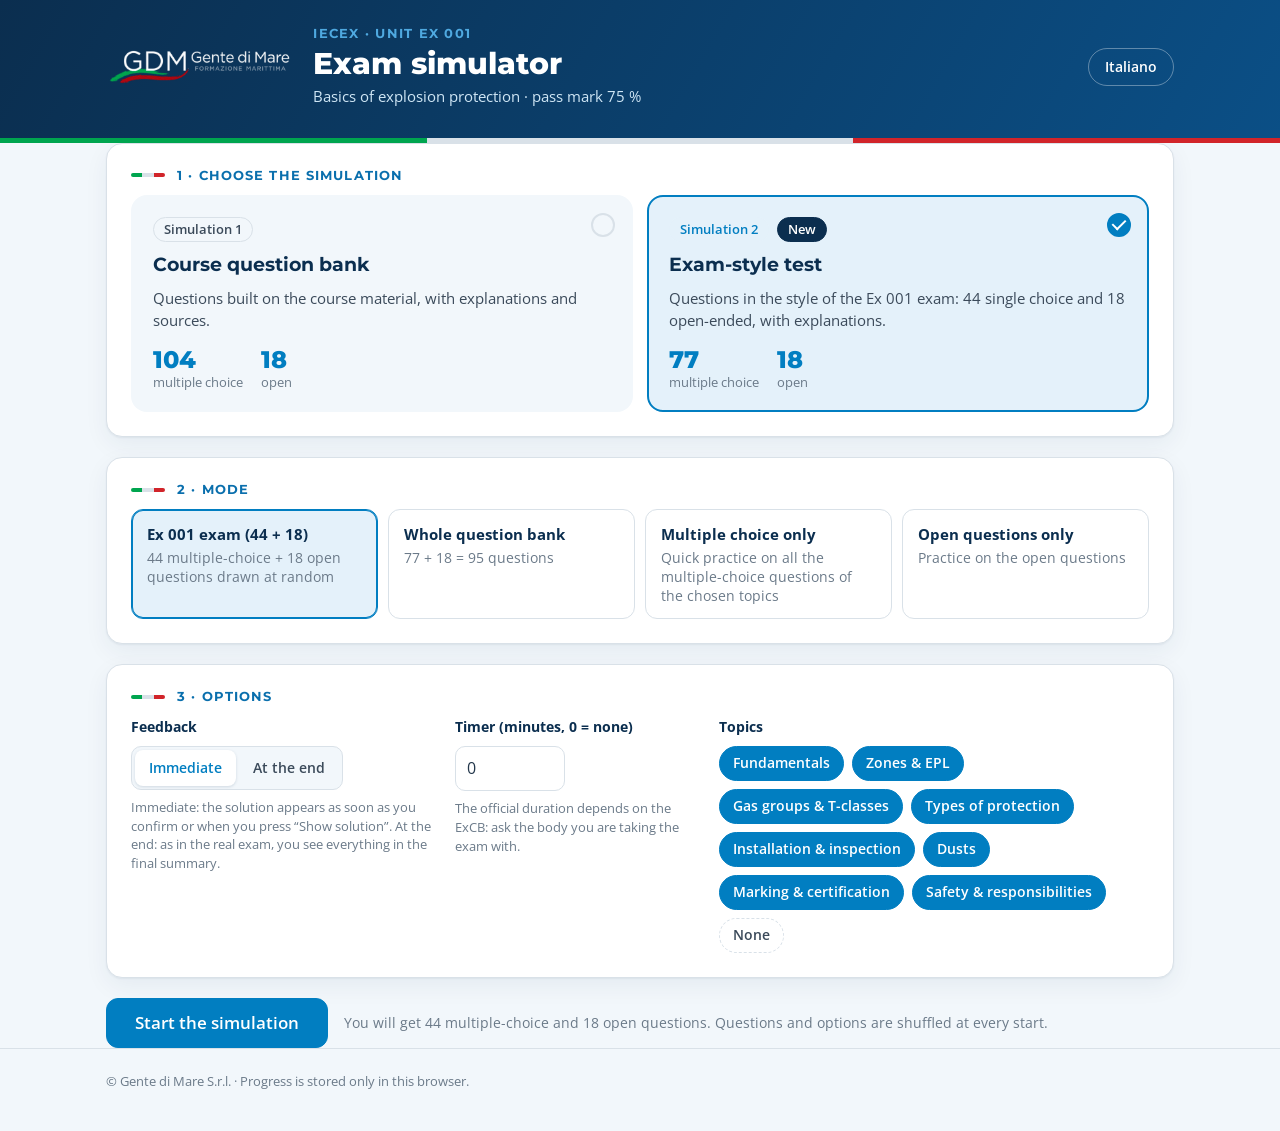
==== commit d6c56b68: "Add exam-style simulation and GDM design to the Ex 001 simulator The simulator now offers two simula" ====
--- a/simulators/iecex-ex001/en/index.html
+++ b/simulators/iecex-ex001/en/index.html
@@ -3,653 +3,17 @@
 <head>
 <meta charset="utf-8">
 <meta name="viewport" content="width=device-width, initial-scale=1">
-<title>IECEx Ex 001 Exam Simulator</title>
+<title>IECEx Ex 001 exam simulator</title>
+<meta name="description" content="IECEx Unit Ex 001 exam simulator – Basics of explosion protection: multiple-choice and open questions, explanations and results by topic.">
 <link rel="preconnect" href="https://fonts.googleapis.com">
-<link href="https://fonts.googleapis.com/css2?family=IBM+Plex+Mono:wght@500;600&family=IBM+Plex+Sans:wght@400;500;600;700&display=swap" rel="stylesheet">
-<style>
-:root{
-  --bg:#f4f3ef; --card:#ffffff; --ink:#1d2329; --muted:#5d6670; --line:#dcd9d1;
-  --accent:#e0a800; --accent-ink:#1d2329; --accent-soft:#fdf3d0;
-  --ok:#1f7a4d; --ok-soft:#e3f3ea; --ko:#b3261e; --ko-soft:#fbe7e5;
-  --part:#9a6100; --part-soft:#fff1d6; --rev:#5a5f8a; --rev-soft:#eceefa;
-  --focus:#2463eb;
-}
-@media (prefers-color-scheme:dark){
-  :root:not([data-theme="light"]){--bg:#14181c; --card:#1d2228; --ink:#e8eaed; --muted:#9aa3ad; --line:#323a42;
-  --accent:#f2c230; --accent-ink:#14181c; --accent-soft:#3a3218;
-  --ok:#5fcf93; --ok-soft:#183427; --ko:#ff8a80; --ko-soft:#3d1f1d;
-  --part:#f0b54a; --part-soft:#3a2d14; --rev:#a9aee0; --rev-soft:#262a44; --focus:#7aa7ff;}
-}
-:root[data-theme="dark"]{--bg:#14181c; --card:#1d2228; --ink:#e8eaed; --muted:#9aa3ad; --line:#323a42;
-  --accent:#f2c230; --accent-ink:#14181c; --accent-soft:#3a3218;
-  --ok:#5fcf93; --ok-soft:#183427; --ko:#ff8a80; --ko-soft:#3d1f1d;
-  --part:#f0b54a; --part-soft:#3a2d14; --rev:#a9aee0; --rev-soft:#262a44; --focus:#7aa7ff;}
-*{box-sizing:border-box}
-body{margin:0;background:var(--bg);color:var(--ink);font:16px/1.55 "IBM Plex Sans",system-ui,sans-serif}
-button,textarea,input{font:inherit;color:inherit}
-.wrap{max-width:1120px;margin:0 auto;padding:20px 18px 60px}
-header.top{display:flex;align-items:center;gap:14px;margin-bottom:18px}
-.badge{width:44px;height:44px;flex:none;display:grid;place-items:center;background:var(--accent);color:var(--accent-ink);
-  font:600 15px "IBM Plex Mono",monospace;clip-path:polygon(25% 3%,75% 3%,100% 50%,75% 97%,25% 97%,0 50%)}
-h1{font-size:21px;margin:0;line-height:1.2}
-.sub{color:var(--muted);font-size:14px}
-.card{background:var(--card);border:1px solid var(--line);border-radius:12px;padding:22px}
-.muted{color:var(--muted)}
-.btn{border:1px solid var(--line);background:var(--card);border-radius:8px;padding:9px 16px;cursor:pointer;font-weight:500}
-.btn:hover{border-color:var(--muted)}
-.btn.primary{background:var(--accent);border-color:var(--accent);color:var(--accent-ink);font-weight:600}
-.btn.primary:hover{filter:brightness(.96)}
-.btn.ghost{background:transparent}
-.btn:disabled{opacity:.45;cursor:not-allowed}
-.btn:focus-visible,.opt:focus-visible,textarea:focus-visible,.nav-cell:focus-visible,.mode:focus-within{outline:2px solid var(--focus);outline-offset:2px}
-
-/* setup */
-.modes{display:grid;grid-template-columns:repeat(auto-fit,minmax(230px,1fr));gap:12px;margin:14px 0 20px}
-.mode{border:1.5px solid var(--line);border-radius:10px;padding:14px;cursor:pointer;display:block;position:relative}
-.mode input{position:absolute;opacity:0}
-.mode.sel{border-color:var(--accent);background:var(--accent-soft)}
-.mode b{display:block;margin-bottom:3px}
-.mode span{font-size:13.5px;color:var(--muted)}
-.row{display:flex;flex-wrap:wrap;gap:22px;align-items:flex-start}
-.field label{display:block;font-weight:600;font-size:14px;margin-bottom:6px}
-.chips{display:flex;flex-wrap:wrap;gap:8px}
-.chip{border:1px solid var(--line);border-radius:999px;padding:5px 12px;font-size:13.5px;cursor:pointer;user-select:none;background:var(--card)}
-.chip.on{background:var(--ink);color:var(--card);border-color:var(--ink)}
-.seg{display:inline-flex;border:1px solid var(--line);border-radius:8px;overflow:hidden}
-.seg button{border:0;background:var(--card);padding:7px 13px;cursor:pointer;font-size:14px}
-.seg button.on{background:var(--ink);color:var(--card)}
-input[type=number]{width:90px;padding:7px 9px;border:1px solid var(--line);border-radius:8px;background:var(--card)}
-.note{font-size:13.5px;background:var(--accent-soft);border-left:3px solid var(--accent);padding:10px 12px;border-radius:6px;margin-top:18px}
-
-/* quiz */
-.layout{display:grid;grid-template-columns:1fr 270px;gap:18px;align-items:start}
-@media (max-width:860px){.layout{grid-template-columns:1fr}.side{order:-1}}
-.statbar{display:flex;gap:10px;flex-wrap:wrap;margin-bottom:12px}
-.stat{background:var(--card);border:1px solid var(--line);border-radius:10px;padding:8px 13px;font-size:13px;color:var(--muted)}
-.stat strong{display:block;font:600 18px "IBM Plex Mono",monospace;color:var(--ink)}
-.progress{height:6px;background:var(--line);border-radius:6px;overflow:hidden;margin-bottom:14px}
-.progress div{height:100%;background:var(--accent);transition:width .25s}
-.qmeta{display:flex;justify-content:space-between;gap:10px;flex-wrap:wrap;font-size:13px;color:var(--muted);margin-bottom:10px}
-.tag{display:inline-block;border:1px solid var(--line);border-radius:5px;padding:1px 8px;font-size:12.5px}
-.tag.type{background:var(--ink);color:var(--card);border-color:var(--ink)}
-.qtext{font-size:18.5px;font-weight:600;line-height:1.45;margin:2px 0 18px}
-.opts{display:grid;gap:9px}
-.opt{display:flex;gap:12px;align-items:flex-start;text-align:left;width:100%;border:1.5px solid var(--line);background:var(--card);border-radius:9px;padding:11px 13px;cursor:pointer}
-.opt:hover:not(:disabled){border-color:var(--muted)}
-.opt .k{flex:none;width:26px;height:26px;border-radius:6px;display:grid;place-items:center;font:600 13px "IBM Plex Mono",monospace;border:1px solid var(--line)}
-.opt.picked{border-color:var(--ink)}
-.opt.picked .k{background:var(--ink);color:var(--card);border-color:var(--ink)}
-.opt.correct{border-color:var(--ok);background:var(--ok-soft)}
-.opt.correct .k{background:var(--ok);color:#fff;border-color:var(--ok)}
-.opt.wrong{border-color:var(--ko);background:var(--ko-soft)}
-.opt.wrong .k{background:var(--ko);color:#fff;border-color:var(--ko)}
-.opt:disabled{cursor:default}
-textarea{width:100%;min-height:150px;resize:vertical;border:1.5px solid var(--line);border-radius:9px;padding:12px;background:var(--card);line-height:1.5}
-.actions{display:flex;gap:10px;flex-wrap:wrap;margin-top:16px;align-items:center}
-.actions .sp{flex:1}
-.fb{margin-top:18px;border-radius:10px;padding:14px 16px;border:1px solid var(--line)}
-.fb.ok{background:var(--ok-soft);border-color:var(--ok)}
-.fb.ko{background:var(--ko-soft);border-color:var(--ko)}
-.fb.rev{background:var(--rev-soft);border-color:var(--rev)}
-.fb.part{background:var(--part-soft);border-color:var(--part)}
-.fb h4{margin:0 0 6px;font-size:15px}
-.fb .src{font-size:12.5px;color:var(--muted);margin-top:8px}
-.model{white-space:pre-wrap;background:var(--card);border:1px solid var(--line);border-radius:8px;padding:11px 13px;margin:8px 0;font-size:15px}
-.kw{display:flex;flex-wrap:wrap;gap:6px;margin:6px 0}
-.kw span{font-size:12.5px;border-radius:5px;padding:2px 8px;border:1px solid}
-.kw .hit{color:var(--ok);border-color:var(--ok)}
-.kw .miss{color:var(--ko);border-color:var(--ko)}
-.grade{display:flex;gap:8px;flex-wrap:wrap;margin-top:10px}
-.side .card{padding:16px}
-.nav{display:grid;grid-template-columns:repeat(8,1fr);gap:5px;margin-top:10px}
-.nav-cell{aspect-ratio:1;border:1px solid var(--line);border-radius:5px;background:var(--card);font:500 11px "IBM Plex Mono",monospace;cursor:pointer;padding:0}
-.nav-cell.cur{outline:2px solid var(--ink);outline-offset:1px}
-.nav-cell.s-ok{background:var(--ok);color:#fff;border-color:var(--ok)}
-.nav-cell.s-ko{background:var(--ko);color:#fff;border-color:var(--ko)}
-.nav-cell.s-part{background:var(--part);color:#fff;border-color:var(--part)}
-.nav-cell.s-rev{background:var(--rev);color:#fff;border-color:var(--rev)}
-.nav-cell.s-ans{background:var(--ink);color:var(--card);border-color:var(--ink)}
-.nav-cell.open{border-style:dashed}
-.legend{display:grid;grid-template-columns:1fr 1fr;gap:4px 10px;font-size:12px;color:var(--muted);margin-top:12px}
-.legend i{display:inline-block;width:10px;height:10px;border-radius:2px;margin-right:5px;vertical-align:-1px}
-.timer{font:600 20px "IBM Plex Mono",monospace}
-.timer.low{color:var(--ko)}
-.hint{font-size:12.5px;color:var(--muted);margin-top:12px}
-
-/* results */
-.big{font:600 46px "IBM Plex Mono",monospace;line-height:1}
-.verdict{display:inline-block;margin-top:8px;padding:4px 12px;border-radius:6px;font-weight:600}
-.verdict.pass{background:var(--ok-soft);color:var(--ok)}
-.verdict.fail{background:var(--ko-soft);color:var(--ko)}
-table{width:100%;border-collapse:collapse;font-size:14px;margin-top:10px}
-th,td{text-align:left;padding:7px 8px;border-bottom:1px solid var(--line)}
-th{font-size:12.5px;color:var(--muted);font-weight:600}
-td.num{font-family:"IBM Plex Mono",monospace;text-align:right}
-.bar{height:7px;background:var(--line);border-radius:4px;overflow:hidden;min-width:80px}
-.bar div{height:100%}
-.revlist{display:grid;gap:8px;margin-top:10px}
-.revitem{border:1px solid var(--line);border-radius:8px;padding:10px 12px;font-size:14px;cursor:pointer;background:var(--card);text-align:left}
-.revitem:hover{border-color:var(--muted)}
-.hidden{display:none!important}
-.modal-bg{position:fixed;inset:0;background:rgba(0,0,0,.45);display:grid;place-items:center;padding:16px;z-index:10}
-.modal{max-width:420px}
-.lang{margin-left:auto;font-size:14px;color:var(--muted);text-decoration:none;border:1px solid var(--line);border-radius:8px;padding:6px 12px;white-space:nowrap}
-.lang:hover{color:var(--ink);border-color:var(--muted)}
-.home{color:inherit;text-decoration:none}
-</style>
+<link rel="preconnect" href="https://fonts.gstatic.com" crossorigin>
+<link href="https://fonts.googleapis.com/css2?family=Montserrat:wght@600;700;800&family=Open+Sans:wght@400;600;700&display=swap" rel="stylesheet">
+<link rel="stylesheet" href="../shared/sim.css">
 </head>
 <body>
-<div class="wrap">
-  <header class="top">
-    <a class="home" href="../../../" title="All GDM resources"><div class="badge">Ex</div></a>
-    <div>
-      <h1>IECEx Exam Simulator – Unit Ex 001</h1>
-      <div class="sub">Basics of explosion protection · pass mark 75 %</div>
-    </div>
-    <a class="lang" href="../it/" hreflang="it">Italiano</a>
-  </header>
-
-  <!-- SETUP -->
-  <section id="setup" class="card">
-    <div class="row" style="justify-content:space-between">
-      <div><b style="font-size:17px">Set up the session</b>
-        <div class="muted" style="font-size:14px">Question bank: <span id="bankInfo"></span>. Questions and options are shuffled at every start.</div></div>
-      <button class="btn hidden" id="resumeBtn">Resume saved session</button>
-    </div>
-    <div class="modes" id="modes" role="radiogroup" aria-label="Mode"></div>
-    <div class="row">
-      <div class="field">
-        <label>Feedback</label>
-        <div class="seg" id="fbSeg">
-          <button data-v="instant" class="on">Immediate</button>
-          <button data-v="end">At the end</button>
-        </div>
-        <div class="hint" style="max-width:280px">Immediate: the solution appears as soon as you confirm (right or wrong) or when you press "Show solution". At the end: as in the real exam, you see everything in the final summary.</div>
-      </div>
-      <div class="field">
-        <label for="timerIn">Timer (minutes, 0 = none)</label>
-        <input type="number" id="timerIn" min="0" max="600" value="0">
-        <div class="hint" style="max-width:220px">The official duration depends on the ExCB: ask TÜV for the duration of your exam.</div>
-      </div>
-      <div class="field" style="flex:1;min-width:260px">
-        <label>Topics</label>
-        <div class="chips" id="topicChips"></div>
-      </div>
-    </div>
-    <div class="actions" style="margin-top:22px">
-      <button class="btn primary" id="startBtn">Start</button>
-      <span class="muted" id="startInfo" style="font-size:14px"></span>
-    </div>
-    <div class="note">A note on the numbers: the lecture notes say “94 questions in total, 44 multiple choice and 18 open”, but 44 + 18 = 62. That is why there is both a 44 + 18 mode and a 94-question mode (76 + 18). Check the exact format with the examiner.</div>
-  </section>
-
-  <!-- QUIZ -->
-  <section id="quiz" class="hidden">
-    <div class="layout">
-      <div>
-        <div class="statbar">
-          <div class="stat">Question<strong id="stPos">1/1</strong></div>
-          <div class="stat">Score<strong id="stScore">0</strong></div>
-          <div class="stat">% of total<strong id="stPct">0 %</strong></div>
-          <div class="stat" id="stTimerBox">Time<strong class="timer" id="stTimer">--:--</strong></div>
-        </div>
-        <div class="progress"><div id="prog" style="width:0"></div></div>
-        <div class="card" id="qcard"></div>
-      </div>
-      <aside class="side">
-        <div class="card">
-          <b style="font-size:14px">Navigation</b>
-          <div class="nav" id="nav"></div>
-          <div class="legend">
-            <span><i style="background:var(--ok)"></i>Correct</span>
-            <span><i style="background:var(--ko)"></i>Wrong</span>
-            <span><i style="background:var(--part)"></i>Partial</span>
-            <span><i style="background:var(--rev)"></i>Solution viewed</span>
-            <span><i style="background:var(--ink)"></i>Answered</span>
-            <span><i style="border:1px dashed var(--muted)"></i>Open question</span>
-          </div>
-          <div class="actions">
-            <button class="btn" id="finishBtn" style="width:100%">Finish and see results</button>
-            <button class="btn ghost" id="quitBtn" style="width:100%">Back to settings</button>
-          </div>
-          <div class="hint">Keyboard: A–D or 1–4 to choose, Enter to confirm, ← → to move.</div>
-        </div>
-      </aside>
-    </div>
-  </section>
-
-  <!-- RESULTS -->
-  <section id="results" class="hidden"></section>
-</div>
-
-<div class="modal-bg hidden" id="modalBg"><div class="card modal"><div id="modalTxt"></div>
-  <div class="actions"><span class="sp"></span><button class="btn" id="modalNo">Cancel</button><button class="btn primary" id="modalYes">Confirm</button></div></div></div>
-
-<script>
-// Question bank – IECEx Unit Ex 001 practice
-// t = topic, q = question, o = options (first listed = as written; a = index of correct), e = explanation, s = source
-const TOPICS = {
-  F: "Physical and chemical fundamentals",
-  D: "Dusts",
-  G: "Gas groups & T-classes",
-  Z: "Zones, EPL & classification",
-  P: "Types of protection",
-  M: "Marking & certification schemes",
-  S: "Safety & responsibilities"
-};
-
-const MC = [
-// ---------- F: Fundamentals ----------
-{t:"F",q:"Which three elements make up the 'explosion triangle'?",o:["Flammable substance, oxygen (air), effective ignition source","Fuel, heat and pressure","Oxygen, nitrogen and an electric spark","Gas, vapour and dust"],a:0,e:"The explosion triangle: flammable substance + oxygen (air) + effective ignition source. Remove any one side and there is no explosion.",s:"TÜV slide 25 – Preconditions for an explosion"},
-{t:"F",q:"According to the course, which additional precondition is required for an explosion besides fuel, oxygen and an ignition source?",o:["Ambient pressure above 1.5 bar","Synchrony of time and location of the three elements","Temperature above the flashpoint of every substance present","Presence of an inert gas"],a:1,e:"The three elements must be present in the same place at the same time ('synchrony of time and location'), with the flammable substance in a suitable dispersion.",s:"TÜV slide 25"},
-{t:"F",q:"What is the flashpoint of a flammable liquid?",o:["The temperature at which the liquid boils at atmospheric pressure","The lowest temperature of a hot surface that ignites the vapour/air mixture","The minimum temperature at which the liquid gives off enough vapour to form an ignitable mixture with air near its surface","The temperature at which the liquid ignites spontaneously without any ignition source"],a:2,e:"Flashpoint = the minimum temperature at which the liquid gives off enough vapour to form a flammable mixture with air near its surface. Not to be confused with the ignition temperature (hot surface).",s:"TÜV slide 27/37"},
-{t:"F",q:"How does the relative hazard of a flammable liquid change as its flashpoint decreases?",o:["It decreases","It stays the same","It increases","It depends only on the vapour density"],a:2,e:"The lower the flashpoint, the more easily the liquid forms an explosive atmosphere at ambient temperature: the hazard increases.",s:"TÜV slide 27"},
-{t:"F",q:"A vapour has a relative density of 2.5 (air = 1). Where will it tend to accumulate after a release in still air?",o:["At ceiling level","It disperses uniformly in the room","In low points such as pits, trenches and cable ducts","It is immediately diluted below the LEL"],a:2,e:"Relative density > 1 → the vapour is heavier than air and sinks to low points (pits, trenches, sumps). Most vapours of flammable liquids are heavier than air.",s:"TÜV slide 27"},
-{t:"F",q:"The ignition (auto-ignition) temperature of a gas or vapour is:",o:["The lowest temperature of a heated surface that can ignite the gas/air or vapour/air mixture under specified test conditions","The temperature at which the liquid starts to evaporate","The temperature reached by the flame during an explosion","The maximum surface temperature allowed for T6 equipment"],a:0,e:"Ignition temperature = the minimum temperature of a heated surface able to ignite the gas/air mixture (tested to DIN 51794 / IEC 60079-20-1). It is the value from which the required temperature class is derived.",s:"TÜV slide 37; IEC 60079-20-1"},
-{t:"F",q:"According to the course material, gasoline has approximately:",o:["Flashpoint +20 °C, ignition temperature 220 °C","Flashpoint –20 °C, ignition temperature 220 °C","Flashpoint –20 °C, ignition temperature 450 °C","Flashpoint 220 °C, ignition temperature –20 °C"],a:1,e:"Gasoline: flashpoint ≈ –20 °C (it forms flammable vapours even at very low temperatures), ignition temperature ≈ 220 °C → class T3. Note: the lecture notes say 20 °C, the slide says –20 °C.",s:"TÜV slide 37"},
-{t:"F",q:"A gas/air mixture has a concentration below the Lower Explosion Limit (LEL). What is true?",o:["The mixture is too rich and cannot explode","The mixture is in the explosive range","The mixture is too lean: no explosion can propagate","The mixture will detonate if ignited"],a:2,e:"Below the LEL the mixture is too lean: the flame does not propagate. Between LEL and UEL it is explosive. Above the UEL it is too rich.",s:"TÜV slide 36"},
-{t:"F",q:"A gas concentration above the Upper Explosion Limit (UEL) inside a vessel is:",o:["Completely safe in every situation","Too rich to explode, but still flammable; if air enters it can pass back into the explosive range","Always toxic","Classified automatically as Zone 2"],a:1,e:"Above the UEL the mixture is too rich to explode but is still flammable ('Flammable!' on the slide). If air enters (e.g. the tank is opened) the concentration falls back into the explosive range.",s:"TÜV slide 36"},
-{t:"F",q:"Which flame propagation speed is typical of a detonation?",o:["cm/s","m/s","Several 100 m/s","km/s"],a:3,e:"Deflagration: cm/s…m/s; explosion: m/s…several hundred m/s; detonation: km/s.",s:"TÜV slide 29"},
-{t:"F",q:"According to the course, an explosion in a confined space can reach a pressure of approximately:",o:["0.1 bar","1 bar","10 bar","100 bar"],a:2,e:"Explosion pressure up to about 10 bar (≈100 t/m²), temperature up to about 3000 °C.",s:"TÜV slide 30"},
-{t:"F",q:"Above which overpressure do window glasses typically burst?",o:["25 mbar","250 mbar","2.5 bar","10 bar"],a:1,e:"Windows break above ~250 mbar and walls crack above ~300 mbar: far below the 10 bar an explosion can reach.",s:"TÜV slide 30"},
-{t:"F",q:"How is a 'mist' defined in the context of explosive atmospheres?",o:["The gaseous phase of a substance at room temperature","Droplets of a flammable liquid dispersed in air","Fine solid particles suspended in air","Water vapour mixed with a flammable gas"],a:1,e:"Mist = droplets of flammable liquid dispersed in air. It can form an explosive atmosphere even when the liquid is below its flashpoint.",s:"TÜV slide 31"},
-{t:"F",q:"Which statement about toxic gases is correct?",o:["A gas detector set to 10 % LEL also guarantees protection against toxic effects","Toxic gases always have a noticeable smell","Dangerous toxic concentrations can be much lower than the LEL","Toxic gases are never flammable"],a:2,e:"Concentrations harmful to health can be much lower than the LEL; toxic gases can be odourless, tasteless and colourless. An explosimeter does not protect against toxicity.",s:"TÜV slide 32"},
-{t:"F",q:"Nitrogen used for inerting is:",o:["Harmless to personnel because it is inert","Non-flammable, but it can displace oxygen and cause dizziness or breathing arrest","Flammable above 4 % by volume","Classified in gas group IIA"],a:1,e:"Inert gases (e.g. nitrogen) do not burn but they reduce the oxygen: risk of asphyxiation (dizziness, breathing arrest).",s:"TÜV slide 32"},
-{t:"F",q:"Oxygen-enriched atmospheres:",o:["Reduce the risk of fire","Have no influence on combustion","Promote rapid combustion and increase fire and explosion hazards","Raise the LEL of all gases"],a:2,e:"High oxygen concentrations accelerate combustion (example of the cotton overall exposed to a flame with increasing O₂).",s:"TÜV slide 28"},
-{t:"F",q:"An exothermic reaction is a reaction that:",o:["Absorbs heat from the surroundings","Releases heat (energy) to the surroundings","Takes place only in the absence of oxygen","Occurs only in liquids"],a:1,e:"Exothermic = releases heat to the surroundings. The combustion of a flammable substance with air is an exothermic reaction.",s:"TÜV slide 26"},
-{t:"F",q:"How is an 'explosive atmosphere' defined?",o:["Any atmosphere containing a toxic gas","A mixture with air, under atmospheric conditions, of flammable substances in which, after ignition, combustion spreads to the entire unburnt mixture","A mixture of flammable gas with pure oxygen in a closed reactor","Any area where flammable liquids are stored"],a:1,e:"Explosive atmosphere = a mixture with AIR, under atmospheric conditions, of flammable substances (gases, vapours, mists, dusts) in which, after ignition, combustion spreads by itself to the unburnt mixture.",s:"TÜV slide 12; IEC 60079-0"},
-
-// ---------- D: Dust ----------
-{t:"D",q:"How does the tendency of a combustible solid to explode change when the particle size decreases?",o:["It decreases","It increases","It does not change","It increases only for metal dusts"],a:1,e:"Smaller particles = larger specific surface = faster combustion and lower ignition energy. The tendency to explode increases as particle size decreases.",s:"TÜV slide 43–45"},
-{t:"D",q:"According to the course, below which particle diameter is a dust considered critical (explosible)?",o:["5 µm","50 µm","500 µm","5 mm"],a:2,e:"Critical diameter: < 500 µm.",s:"TÜV slide 43/46"},
-{t:"D",q:"A 1 cm solid cube has a surface of 6 cm². What is the total surface if the same material is ground into 1 µm cubes?",o:["6 cm²","60 cm²","6 m²","600 m²"],a:2,e:"From 6 cm² to about 6 m²: the surface increases 10,000 times, which is why dust is so dangerous.",s:"TÜV slide 44"},
-{t:"D",q:"What is a secondary dust explosion?",o:["An explosion inside a filter that is vented to atmosphere","Dust deposits in the workplace disturbed and ignited by a primary explosion, causing a larger uncontrolled explosion","A second ignition caused by static electricity","A smouldering fire in a dust layer"],a:1,e:"The pressure wave of the first explosion stirs up the dust deposits in the surroundings, which then ignite: the secondary explosion is larger and uncontrolled (e.g. Imperial Sugar, Georgia 2008).",s:"TÜV slide 46, 53"},
-{t:"D",q:"Which is the most effective measure to prevent secondary dust explosions?",o:["Using Ex d equipment","Good housekeeping: regular removal of dust deposits","Increasing the room temperature","Installing more lighting"],a:1,e:"'GOOD HOUSEKEEPING': removing dust deposits removes the fuel for the secondary explosion (primary measure).",s:"TÜV slide 46, 89"},
-{t:"D",q:"The smouldering temperature (layer ignition temperature) of a dust is determined with a dust layer of thickness:",o:["1 mm, ignition within 10 minutes","5 mm, ignition within 2 hours","12.5 mm, ignition within 24 hours","50 mm, ignition within 1 hour"],a:1,e:"T smold: the minimum temperature of a hot surface covered by a 5 mm layer that ignites within 2 hours. E.g. cotton: T ignit 560 °C, T smold 350 °C.",s:"TÜV slide 49"},
-{t:"D",q:"Dust group IIIC refers to:",o:["Combustible flyings","Non-conductive dust","Conductive dust","Combustible gases in mines"],a:2,e:"IIIA = combustible fibres/flyings; IIIB = non-conductive dust; IIIC = conductive dust (the most severe).",s:"TÜV slide 40"},
-{t:"D",q:"Equipment marked IIIC can be used in the presence of:",o:["IIIC dust only","IIIA, IIIB and IIIC","IIIA only","IIC gases"],a:1,e:"As with gases, the most severe subgroup covers the less severe ones: IIIC ⊃ IIIB ⊃ IIIA. Group III does not cover gases (Group II).",s:"TÜV slide 40; IEC 60079-0"},
-{t:"D",q:"How must layers, deposits and heaps of combustible dust be treated in hazardous area classification?",o:["They can be ignored if the area is ventilated","They are considered only for metal dusts","As any other source that can form an explosive atmosphere","They always lead to Zone 20"],a:2,e:"Dust deposits must be treated like any other source able to form an explosive atmosphere (they can be raised and form a cloud).",s:"TÜV slide 65; IEC 60079-10-2"},
-{t:"D",q:"Which of the following is NOT listed in the course as a typical combustible dust?",o:["Sugar","Grain","Aluminium","Sand (silica)"],a:3,e:"Combustible dusts: coal, grain, plastics, wood, sugar, metals. Quartz sand does not burn (in fact it is the filling used in type Ex q).",s:"TÜV slide 24, 48"},
-
-// ---------- G: Gas groups & T classes ----------
-{t:"G",q:"What does MESG (Maximum Experimental Safe Gap) measure?",o:["The minimum ignition energy of a gas","The maximum gap through which, under prescribed test conditions and at any concentration, a flame just does not propagate","The maximum distance between two Ex d enclosures","The thickness of the wall of an Ex d enclosure"],a:1,e:"MESG measures the ability of a flame to pass through a gap. The smaller the MESG, the more 'dangerous' the gas (the flame passes even through narrow gaps).",s:"TÜV slide 38; IEC 60079-20-1"},
-{t:"G",q:"Which gas group has the smallest MESG and therefore the most demanding requirements?",o:["IIA","IIB","IIC","I"],a:2,e:"IIC: MESG < 0.5 mm and MIC ratio < 0.45 (e.g. hydrogen, acetylene). IIA: MESG > 0.9 mm; IIB: 0.5–0.9 mm.",s:"TÜV slide 39"},
-{t:"G",q:"Hydrogen and acetylene belong to gas group:",o:["I","IIA","IIB","IIC"],a:3,e:"Hydrogen (T1) and acetylene (T2) are the reference gases of Group IIC.",s:"TÜV slide 41"},
-{t:"G",q:"Ethylene is the typical representative gas of group:",o:["IIA","IIB","IIC","I"],a:1,e:"Reference gases: propane (IIA), ethylene (IIB), hydrogen (IIC).",s:"TÜV slide 41; R. STAHL"},
-{t:"G",q:"According to the gas group / temperature class table, propane is classified as:",o:["IIA T1","IIB T3","IIC T1","IIA T4"],a:0,e:"Propane: IIA, T1 (ignition temperature ≈ 450 °C).",s:"TÜV slide 41"},
-{t:"G",q:"Equipment marked IIB may be installed where the gas present is:",o:["IIA or IIB","IIB only","IIB or IIC","Any Group II gas"],a:0,e:"IIB covers IIA and IIB; IIC covers all Group II gases; IIA covers IIA only.",s:"TÜV slide 39; IEC 60079-14"},
-{t:"G",q:"For intrinsic safety, gases are grouped according to:",o:["Their density relative to air","Their MIC (minimum igniting current) ratio relative to methane","Their flashpoint","Their toxicity"],a:1,e:"Ex d uses the MESG, Ex i uses the MIC (minimum igniting current) ratio relative to methane.",s:"TÜV marking section slide 7; IEC 60079-20-1"},
-{t:"G",q:"Methane in underground coal mines (firedamp) belongs to equipment group:",o:["I","IIA","IIB","III"],a:0,e:"Group I = mines susceptible to firedamp. Group II = all other gas atmospheres; Group III = dusts (excluding mines).",s:"TÜV slide 40"},
-{t:"G",q:"Carbon disulphide (ignition temperature ≈ 90 °C) is classified as:",o:["IIA T3","IIB T4","IIC T6","IIC T1"],a:2,e:"Carbon disulphide: IIC T6. A typical example of a gas with a very low ignition temperature.",s:"TÜV slide 41; NSW TestSafe"},
-{t:"G",q:"A flammable vapour has an ignition temperature of 180 °C. Which is the minimum temperature class required for equipment?",o:["T2","T3","T4","T6"],a:2,e:"T3 allows up to 200 °C > 180 °C → not suitable. T4 (max 135 °C) is the first class with a surface temperature below 180 °C.",s:"TÜV slide 42"},
-{t:"G",q:"What is the maximum surface temperature of equipment marked T4?",o:["85 °C","100 °C","135 °C","200 °C"],a:2,e:"T1 450 – T2 300 – T3 200 – T4 135 – T5 100 – T6 85 °C.",s:"TÜV slide 42"},
-{t:"G",q:"What is the maximum surface temperature of equipment marked T6?",o:["85 °C","100 °C","120 °C","135 °C"],a:0,e:"T6 = 85 °C, the most severe class.",s:"TÜV slide 42"},
-{t:"G",q:"An area classification requires temperature class T3. Which equipment is acceptable?",o:["Equipment marked T1","Equipment marked T2","Equipment marked T4","None of these: only T3 is allowed"],a:2,e:"T4 equipment (max 135 °C) is 'cooler' than T3 requires (max 200 °C), so it is suitable. T1 and T2 are too hot.",s:"TÜV slide 42; IEC 60079-14"},
-{t:"G",q:"If no ambient temperature range is marked on Ex equipment, it is designed for:",o:["0 °C to +40 °C","–20 °C to +40 °C","–40 °C to +60 °C","–20 °C to +60 °C"],a:1,e:"Standard range –20 °C…+40 °C. Other values must be marked as Ta / Tamb (or as specific conditions with the X suffix).",s:"TÜV marking slide 8; IEC 60079-0"},
-{t:"G",q:"According to the course table, gasoline, diesel and heating fuel are classified as:",o:["IIA T3","IIB T3","IIA T1","IIC T4"],a:0,e:"Gasoline, diesel, jet fuel and heating oil: IIA T3.",s:"TÜV slide 41"},
-
-// ---------- Z: Zones, EPL, classification ----------
-{t:"Z",q:"Zone 0 is a place in which an explosive gas atmosphere is present:",o:["Continuously, for long periods or frequently","Occasionally in normal operation","Only in abnormal conditions and for a short period","Never"],a:0,e:"Zone 0: present continuously, for long periods or frequently (e.g. inside tanks).",s:"TÜV slide 63; IEC 60079-10-1"},
-{t:"Z",q:"Zone 1 is a place in which an explosive gas atmosphere is:",o:["Present continuously","Likely to occur occasionally in normal operation","Not likely in normal operation and only for short periods if it does","Present only during maintenance shutdowns"],a:1,e:"Zone 1: likely to occur occasionally in normal operation (e.g. around pump seals, sample points).",s:"TÜV slide 63"},
-{t:"Z",q:"Zone 2 is a place in which an explosive gas atmosphere is:",o:["Likely during normal operation","Present for long periods","Not likely in normal operation, and if it occurs it persists for a short period only","Created deliberately for process reasons"],a:2,e:"Zone 2: not likely in normal operation; if it occurs, it persists for a short period only.",s:"TÜV slide 63"},
-{t:"Z",q:"Zone 21 is a place in which a cloud of combustible dust is:",o:["Present continuously","Likely to occur occasionally in normal operation","Not likely in normal operation","Present only as a layer"],a:1,e:"Dust zones: 20 (continuous/frequent), 21 (occasional in normal operation), 22 (not likely, short duration).",s:"TÜV slide 64; IEC 60079-10-2"},
-{t:"Z",q:"In the ATEX/IECEx system, hazardous areas are classified into zones on the basis of:",o:["The toxicity of the substances","The frequency and duration of occurrence of an explosive atmosphere","The ignition temperature of the gas","The number of workers in the area"],a:1,e:"Zones depend on the frequency and duration of the explosive atmosphere. Gas group and T-class are separate parameters.",s:"TÜV slide 63"},
-{t:"Z",q:"Which standard deals with classification of areas for explosive gas atmospheres?",o:["IEC 60079-14","IEC 60079-10-1","IEC 60079-17","IEC 60079-10-2"],a:1,e:"60079-10-1 = area classification for gas; 60079-10-2 = dust; 60079-14 = installation; 60079-17 = inspection and maintenance; 60079-19 = repair.",s:"TÜV slide 11"},
-{t:"Z",q:"The vapour space inside a storage tank of a volatile flammable liquid is typically classified as:",o:["Zone 0","Zone 1","Zone 2","Non-hazardous"],a:0,e:"Inside the tank, above the liquid, the explosive atmosphere is present continuously or for long periods → Zone 0.",s:"Lecture notes (tabella zone); IEC 60079-10-1"},
-{t:"Z",q:"In area classification, 'normal operation' means:",o:["Operation without any release ever","The situation when installations are used within their design parameters","Operation during start-up only","Operation at night shifts"],a:1,e:"'Normal operation' = the plant used within its design parameters (small expected releases, e.g. from seals, are part of it).",s:"TÜV slide 65"},
-{t:"Z",q:"Which EPLs are permitted in Zone 1?",o:["Ga only","Ga or Gb","Gb or Gc","Ga, Gb or Gc"],a:1,e:"Zone 0 → Ga; Zone 1 → Ga or Gb; Zone 2 → Ga, Gb or Gc.",s:"TÜV marking slide 10; IEC 60079-14"},
-{t:"Z",q:"Which EPL is required for equipment installed in Zone 0?",o:["Ga","Gb","Gc","Da"],a:0,e:"Only EPL Ga ('very high' protection) may be installed in Zone 0.",s:"TÜV marking slide 10"},
-{t:"Z",q:"Equipment with EPL Db can be installed in:",o:["Zone 20, 21 and 22","Zone 21 and 22","Zone 22 only","Zone 1 and 2"],a:1,e:"Db → Zones 21 and 22. Da → 20, 21, 22. Dc → 22 only. 'D' EPLs are not valid for gases.",s:"TÜV marking slide 10"},
-{t:"Z",q:"ATEX equipment category 2G corresponds to which EPL?",o:["Ga","Gb","Gc","Mb"],a:1,e:"Category 1 ↔ EPL a; category 2 ↔ EPL b; category 3 ↔ EPL c. So 2G ↔ Gb.",s:"TÜV marking slide 12; IEC 60079-0"},
-{t:"Z",q:"In the North American NEC system, Class II locations are those where:",o:["Flammable gases or vapours may be present","Combustible dust may be present","Easily ignitable fibres or flyings may be present","Explosives are manufactured"],a:1,e:"NEC: Class I = gases/vapours; Class II = combustible dusts; Class III = fibres/flyings.",s:"TÜV slide 69"},
-{t:"Z",q:"In the NEC system, which Class I group includes acetylene?",o:["Group A","Group B","Group C","Group D"],a:0,e:"NEC Class I: A = acetylene, B = hydrogen, C = ethylene, D = propane/gasoline. Note: the order is the reverse of IIA/IIB/IIC.",s:"TÜV slide 70"},
-{t:"Z",q:"In the NEC system, a Division 2 location is one where ignitable concentrations:",o:["Exist under normal operating conditions","Are handled in closed containers or systems and can escape only through accidental rupture or breakdown","Exist continuously","Exist only in underground mines"],a:1,e:"Division 1 = present under normal conditions or because of frequent maintenance/faults; Division 2 = only through accidental rupture of closed systems.",s:"TÜV slide 68"},
-{t:"Z",q:"Is it acceptable to mix elements of the Zone system (ATEX/IECEx) and the Class/Division system in the same assessment without a defined conversion?",o:["Yes, they are fully interchangeable","Yes, but only for dust","No, mixing the systems is not allowed and may lead to further risks","Only if the equipment is marked T6"],a:2,e:"The slide is explicit: mixing one system with the other is not allowed and can create further risks.",s:"TÜV slide 75"},
-
-// ---------- P: Protection concepts ----------
-{t:"P",q:"What is the basic principle of protection type 'd' (flameproof enclosure)?",o:["Limiting the energy of the circuit","Keeping the gas out with overpressure","An internal explosion is contained by the enclosure and the flame paths prevent transmission to the outside","Embedding the parts in resin"],a:2,e:"Ex d = containment: the enclosure withstands the pressure of the internal explosion and the joints (flame paths) cool the escaping gases, preventing propagation to the outside.",s:"TÜV ignition protection slide 10; IEC 60079-1"},
-{t:"P",q:"How must the flame path (flameproof joint) surfaces of an Ex d enclosure be treated?",o:["Painted to prevent corrosion","Sealed with silicone","Kept clean and protected with a suitable non-setting grease, never painted","Sandblasted at every inspection"],a:2,e:"Flameproof joints must be kept clean and protected with a suitable non-setting grease; they must not be painted or improperly sealed, as this would alter the joint.",s:"Lecture notes (exknowledge.com); IEC 60079-14 / 60079-17"},
-{t:"P",q:"Which cable glands may be used on a flameproof (Ex d) enclosure?",o:["Any IP66 industrial gland","Ex e glands","Certified Ex d glands (appropriate for the enclosure and gas group)","Plastic glands only"],a:2,e:"An Ex d enclosure needs certified Ex d cable glands: an Ex e gland does not guarantee flame tightness.",s:"Lecture notes; IEC 60079-14"},
-{t:"P",q:"What is the principle of protection type 'e' (increased safety)?",o:["The enclosure withstands an internal explosion","Additional measures prevent excessive temperatures and the occurrence of arcs and sparks","Energy is limited below ignition level","The equipment is immersed in oil"],a:1,e:"Ex e = prevention: oversizing and additional measures avoid arcs, sparks and excessive temperatures. It does not contain an explosion.",s:"TÜV ignition protection slide 14; IEC 60079-7"},
-{t:"P",q:"Which equipment is NOT suitable for protection 'e' alone?",o:["Terminal/junction boxes","Squirrel-cage motors","Switches whose contacts produce arcs in normal operation","Transformers"],a:2,e:"Ex e applies only to parts that do NOT produce arcs/sparks in normal operation. A switch that breaks a circuit under load produces arcs → e.g. Ex d is needed (often combined: Ex de).",s:"IEC 60079-7; TÜV slide 15"},
-{t:"P",q:"What is the principle of intrinsic safety 'i'?",o:["The energy (electrical and thermal) in the circuit is limited below the level that can cause ignition","The enclosure is pressurised","The ignition source is surrounded by sand","The enclosure prevents dust ingress"],a:0,e:"Ex i = energy limitation: sparks and temperatures cannot carry enough energy to cause ignition. Typical for sensors, transmitters and instrumentation.",s:"TÜV ignition protection slide 16; IEC 60079-11"},
-{t:"P",q:"Intrinsic safety level 'ia' must remain safe with:",o:["No faults","One countable fault","Two countable faults","Any number of faults"],a:2,e:"ia: safe with 2 faults (EPL Ga, Zone 0); ib: 1 fault (Gb); ic: normal operation, no faults (Gc).",s:"IEC 60079-11"},
-{t:"P",q:"Ex ic equipment corresponds to EPL:",o:["Ga","Gb","Gc","Da"],a:2,e:"ia → Ga; ib → Gb; ic → Gc. ic has replaced the old 'nL'.",s:"IEC 60079-11; TÜV slide 22 (n types)"},
-{t:"P",q:"What is the principle of pressurisation 'p'?",o:["The enclosure is filled with sand","A protective gas keeps the inside of the enclosure at an overpressure, preventing ingress of the explosive atmosphere","The enclosure withstands internal explosions","The circuit energy is limited"],a:1,e:"Ex p: protective gas (clean air or inert gas) at overpressure; purging is required before start-up.",s:"TÜV ignition protection slide 5; IEC 60079-2"},
-{t:"P",q:"Pressurisation type 'px' is used to:",o:["Reduce the classification inside the enclosure from Zone 1 to non-hazardous","Reduce Zone 1 to Zone 2","Reduce Zone 2 to non-hazardous","Increase protection from Zone 2 to Zone 0"],a:0,e:"px: Zone 1 → non-hazardous; py: Zone 1 → Zone 2; pz: Zone 2 → non-hazardous.",s:"IEC 60079-2; lecture notes"},
-{t:"P",q:"What is the correct operating sequence of a 'px' pressurised enclosure?",o:["Operation – purging – preparation","Pre-purging (flushing with protective gas) – overpressure maintained during operation – disconnection on loss of pressure","Power on – then purging","Purging only after a gas alarm"],a:1,e:"Sequence: preparation/pressurisation → purging (typically several enclosure volumes) → operation with monitored overpressure; on loss of pressure, alarm/disconnection.",s:"TÜV ignition protection slide 6; IEC 60079-2"},
-{t:"P",q:"Minimum overpressure required by IEC 60079-2 for 'px' and 'py' enclosures is:",o:["5 Pa","25 Pa","50 Pa","500 Pa"],a:2,e:"px/py: at least 50 Pa (0.5 mbar); pz: at least 25 Pa (0.25 mbar).",s:"IEC 60079-2; lecture notes"},
-{t:"P",q:"Protection type 'q' means:",o:["Oil immersion","Powder (quartz/sand) filling","Encapsulation in resin","Special protection"],a:1,e:"Ex q = powder filling (quartz sand): an internal arc cannot ignite the external atmosphere, either by flame or by temperature.",s:"TÜV ignition protection slide 9; IEC 60079-5"},
-{t:"P",q:"Protection type 'o' means:",o:["Optical radiation","Liquid (oil) immersion","Overpressure","Non-sparking"],a:1,e:"Ex o = liquid (oil) immersion: the ignition sources are separated from the explosive atmosphere above the oil surface.",s:"TÜV ignition protection slide 4; IEC 60079-6"},
-{t:"P",q:"Protection type 'm' (encapsulation) protects by:",o:["Embedding the ignition source in a compound (resin) so that the atmosphere cannot reach it","Containing an explosion","Limiting current with barriers","Purging the enclosure"],a:0,e:"Ex m (ma/mb/mc): parts that could cause ignition are embedded in resin, without voids; e.g. solenoid valves, small control units.",s:"TÜV ignition protection slide 19; IEC 60079-18"},
-{t:"P",q:"Dust protection by enclosure 't' (ta, tb, tc) relies on:",o:["Overpressure of inert gas","Enclosure tightness preventing dust ingress, together with limitation of the surface temperature","Energy limitation","Flame paths"],a:1,e:"Ex t: the enclosure prevents dust ingress (IP rating) and the surface temperature is limited so that clouds or layers are not ignited.",s:"TÜV ignition protection slide 2; IEC 60079-31"},
-{t:"P",q:"'Ex op is' (optical radiation) achieves protection by:",o:["Locking the fibre with SIL interlocks","Conducting the radiation inside a protected fibre cable","Limiting the optical power","Pressurising the fibre"],a:2,e:"op is = inherently safe radiation (power limitation); op pr = protected radiation (confined in the fibre); op sh = interlock with shutdown if the fibre breaks.",s:"TÜV ignition protection slide 21; IEC 60079-28"},
-{t:"P",q:"In type of protection 'n', the sub-type 'nA' means:",o:["Non-sparking equipment","Sparking equipment with protected contacts","Restricted breathing enclosure","Energy-limited equipment"],a:0,e:"nA non-sparking; nC sparking with protected contacts; nR restricted breathing ('gas proof'). nL has become 'ic', nZ has become 'pz'.",s:"TÜV ignition protection slide 22; IEC 60079-15"},
-{t:"P",q:"Which standard of the IEC 60079 series covers the flameproof enclosure 'd'?",o:["IEC 60079-1","IEC 60079-2","IEC 60079-7","IEC 60079-11"],a:0,e:"-1 = d; -2 = p; -5 = q; -6 = o; -7 = e; -11 = i; -15 = n; -18 = m; -28 = op; -31 = t; -33 = s; -0 = general requirements.",s:"TÜV slide 9–10"},
-{t:"P",q:"Which standard contains the general requirements for all Ex equipment?",o:["IEC 60079-0","IEC 60079-14","IEC 60079-17","IEC 60529"],a:0,e:"IEC 60079-0: general requirements (marking, materials, temperatures, etc.) applicable to all types of protection.",s:"TÜV slide 9"},
-{t:"P",q:"Which protection concept belongs to the principle of 'containment'?",o:["Ex i","Ex d","Ex p","Ex e"],a:1,e:"Containment: Ex d. Energy limitation: Ex i. Segregation/isolation (the substance cannot reach the source): Ex p, Ex o, Ex q, Ex m. Prevention: Ex e, Ex n.",s:"TÜV slide 92"},
-
-// ---------- M: Marking & certification ----------
-{t:"M",q:"Which scheme of the IECEx System covers the certification of personnel competence?",o:["IECEx 02","IECEx 03","IECEx 04","IECEx 05"],a:3,e:"IECEx 02 = equipment; 03 = service facilities; 04 = conformity mark licensing; 05 = certified persons (CoPC).",s:"TÜV slide 83"},
-{t:"M",q:"How is the IECEx certification system enforced in most countries without their own Ex legislation?",o:["By EU law","By market demand (voluntary acceptance), not by law","By the US NEC","By ISO 9001"],a:1,e:"IECEx is an international system (endorsed by UNECE) that is accepted through market demand; ATEX, by contrast, is law in the EU.",s:"TÜV slide 83"},
-{t:"M",q:"What does the suffix 'X' after a certificate number (e.g., IECEx TUR 15.1234X) indicate?",o:["The equipment is an Ex component","Specific conditions of use apply, stated in the certificate","The certificate has expired","The equipment is for Group I only"],a:1,e:"X = specific conditions of use (e.g. ambient temperature range, special instructions) stated in the certificate, which must be followed at installation.",s:"TÜV marking slide 8; IEC 60079-0"},
-{t:"M",q:"What does the suffix 'U' after a certificate number indicate?",o:["Universal use in all zones","Ex component – not complete equipment, it must be incorporated into equipment and certified as part of it","Unlimited ambient temperature","Equipment for use in the USA"],a:1,e:"U = Ex component: it cannot be used on its own; it must be incorporated into the final equipment and certified as part of it. 'X' and 'U' are not combined.",s:"TÜV marking slide 9"},
-{t:"M",q:"In the marking 'Ex db eb IIC T4 Gb', what does 'Gb' indicate?",o:["Gas group B","Equipment protection level 'high' for gas, suitable for Zone 1 and Zone 2","Ex d enclosure made of bronze","Ambient temperature class"],a:1,e:"Gb = EPL for gas atmospheres with a 'high' level of protection → Zones 1 and 2.",s:"TÜV marking slide 10–12"},
-{t:"M",q:"In the ATEX marking 'II (1) G [Ex ia Ga] IIC', the parentheses and square brackets indicate:",o:["Equipment that may be installed in Zone 0","Associated apparatus installed outside the hazardous area (or protected otherwise), whose intrinsically safe circuits may enter Zone 0","Equipment for mines","A component certificate"],a:1,e:"Parentheses/square brackets = associated apparatus (e.g. a barrier): it sits in the safe area, but its intrinsically safe circuits may enter Zone 0.",s:"TÜV slide 114, marking slide 14; IEC 60079-11"},
-{t:"M",q:"In the ATEX marking 'CE 0102', the number 0102 is:",o:["The year of manufacture","The identification number of the notified body involved in the production quality surveillance","The serial number","The temperature in °C"],a:1,e:"The number after the CE mark identifies the notified body (e.g. 0102 = PTB, 0035 = TÜV Rheinland, 0158 = DEKRA EXAM).",s:"TÜV marking slide 24; slide 82"},
-{t:"M",q:"Which is the current European directive for equipment and protective systems intended for use in potentially explosive atmospheres (product directive)?",o:["1999/92/EC","2014/34/EU","2014/35/EU","2006/42/EC"],a:1,e:"2014/34/EU (formerly 94/9/EC) = products, the manufacturer's responsibility. 1999/92/EC = workers' safety, the employer's responsibility.",s:"TÜV slide 77–78"},
-{t:"M",q:"Under IECEx 02, the manufacturer's quality system must be audited regularly by an ExCB according to:",o:["ISO 9001 only","ISO/IEC 80079-34","IEC 60079-17","ISO 14001"],a:1,e:"ISO/IEC 80079-34: application of quality systems to the manufacture of Ex equipment.",s:"TÜV slide 85"},
-{t:"M",q:"How often must the holder of an IECEx Certificate of Personnel Competence (CoPC) be re-assessed?",o:["Every year","Every 3 years","Every 5 years","Never, it is valid for life"],a:2,e:"The CoPC is now valid for 5 years (IECEx changed the period from 3 to 5 years). The TÜV slide still says '3 years': that figure is out of date.",s:"iecex.com – FAQ / Overview CoPC"},
-{t:"M",q:"Bodies certifying personnel under IECEx 05 operate according to:",o:["ISO/IEC 17024","ISO/IEC 17065","ISO/IEC 17025","ISO 45001"],a:0,e:"ISO/IEC 17024 = bodies certifying persons. ISO/IEC 17065 = product certification (e.g. ATEX notified bodies).",s:"TÜV slide 6, 81"},
-{t:"M",q:"Where do you find the explosion protection parameters of a specific piece of equipment?",o:["Only in the plant drawings","On the equipment marking/rating plate (and in the certificate/instructions)","On the gas detector","In the IEC 60079-10-1 standard"],a:1,e:"Equipment rating plate/marking (plus certificate and instructions): group, category, type of protection, gas group, T-class, EPL, certificate number, Ta.",s:"Lecture notes ('EXAM'); IEC 60079-0"},
-{t:"M",q:"For Group II equipment of EPL Ga (category 1), metallic enclosures shall not contain by mass more than:",o:["10 % aluminium and 7.5 % in total of magnesium, titanium and zirconium","15 % aluminium","50 % aluminium","No limits apply"],a:0,e:"For EPL Ga: max 10 % Al and 7.5 % Mg+Ti+Zr (risk of impact sparks). Group I (Ma/Mb): max 15 % Al and 7.5 % Mg+Ti+Zr. EPL Gb: 7.5 % Mg+Ti+Zr only.",s:"TÜV material selection slide 23; IEC 60079-0"},
-{t:"M",q:"In the marking 'II 2 G Ex e II T5', what does '2' indicate?",o:["Zone 2","Equipment category 2","Gas group IIB","2 faults tolerated"],a:1,e:"II = equipment group (not mines); 2 = category (suitable for Zone 1); G = gas; Ex e = type of protection; T5 = temperature class.",s:"TÜV marking slide 11"},
-
-// ---------- S: Safety & responsibilities ----------
-{t:"S",q:"In which order must explosion protection measures be applied?",o:["Mitigate effects – avoid ignition – avoid explosive atmosphere","Avoid ignition – avoid explosive atmosphere – mitigate effects","Avoid/limit formation of explosive atmosphere – avoid ignition – reduce the effects to a harmless level","Only the cheapest measure is required"],a:2,e:"Hierarchy: 1) primary (avoid the atmosphere), 2) secondary (avoid ignition), 3) tertiary (mitigate the effects).",s:"TÜV slide 55, 87"},
-{t:"S",q:"Inerting a vessel with nitrogen is an example of:",o:["Primary explosion protection","Secondary explosion protection","Tertiary explosion protection","Personal protective equipment"],a:0,e:"Inerting, ventilation, substitution of the substance, limiting the concentration, dust removal and gas alarms are primary measures.",s:"TÜV slide 89"},
-{t:"S",q:"Explosion venting panels and explosion suppression systems are examples of:",o:["Primary measures","Secondary measures","Tertiary measures","Area classification"],a:2,e:"Tertiary: explosion-resistant construction, explosion relief (venting), suppression, prevention of propagation (e.g. flame arresters).",s:"TÜV slide 93"},
-{t:"S",q:"Using Ex-certified electrical equipment selected according to the zone is an example of:",o:["Primary measure","Secondary measure (avoidance of ignition sources)","Tertiary measure","Organisational measure only"],a:1,e:"Ex equipment and zoning serve to avoid effective ignition sources → secondary measures.",s:"TÜV slide 92"},
-{t:"S",q:"Who is responsible for carrying out the explosion risk assessment and classifying the hazardous areas at a workplace?",o:["The equipment manufacturer","The notified body","The employer (or competent personnel authorised by him)","The local fire brigade"],a:2,e:"The employer (also through competent personnel appointed for the purpose) assesses the risk, classifies the zones and draws up the explosion protection document.",s:"TÜV slide 57; 1999/92/EC"},
-{t:"S",q:"When electrical work is carried out in a hazardous area, the hazardous area (verification) dossier must be:",o:["Kept only at the head office","Kept on the premises and made available to the worker at the time of the work","Sent to the manufacturer","Destroyed after commissioning"],a:1,e:"The verification dossier must be kept on site at all times and made available to anyone carrying out inspections or work.",s:"TÜV slide 58"},
-{t:"S",q:"Which is a correct requirement for portable gas detectors used before and during work in a hazardous area?",o:["They can be switched off once the area is checked","They must measure continuously and be protected against dust deposits","They only need to be used in Zone 0","They measure only toxic gases"],a:1,e:"Gas detectors: continuous measurement and protection against dust deposits.",s:"TÜV slide 33"},
-{t:"S",q:"Why should adequate (antistatic) clothing be worn in hazardous areas?",o:["To protect against toxic gases","To prevent sparks/discharges caused by static electricity","Because it is required only for dust zones","To improve visibility"],a:1,e:"Antistatic clothing prevents electrostatic discharges, which can be effective ignition sources.",s:"TÜV slide 33, 55"},
-{t:"S",q:"Work that may create an ignition source (welding, grinding) in a hazardous area requires:",o:["No formal authorisation if the work is short","A hot work permit, gas-free verification and adherence to the permit conditions","Only the use of Ex d tools","Notification to the equipment manufacturer"],a:1,e:"Hot work permit: formal authorisation, verification that no explosive atmosphere is present and compliance with the permit conditions; leave the area when the work is finished.",s:"TÜV slide 33, 55"},
-{t:"S",q:"During normal operations you notice that the cover bolts of an Ex d enclosure are missing. What should you do?",o:["Nothing, the enclosure is still flameproof","Tighten the remaining bolts and continue","Report the non-conformity according to the established procedures and follow isolation procedures, as the protection may be compromised","Paint the joint to seal it"],a:2,e:"Unit Ex 001 requires you to recognise visual non-conformities and to report/act according to the procedures (isolation). Missing bolts compromise the strength of the enclosure and the flameproof joint.",s:"IECEx OD 504 – Unit Ex 001, elementi 1.2.3 e 1.3.2"}
-];
-
-const OPEN = [
-{t:"F",q:"Define an 'explosive atmosphere' and list the preconditions that must be met for an explosion to occur.",m:"An explosive atmosphere is a mixture with air, under atmospheric conditions, of flammable substances in the form of gas, vapour, mist or dust in which, after ignition, combustion spreads autonomously to the entire unburnt mixture. Preconditions: (1) flammable substance in a suitable dispersion/concentration (between LEL and UEL), (2) oxygen (air), (3) an effective ignition source, (4) all three present at the same time and in the same place (synchrony of time and location).",k:[["air"],["gas","vapour","vapor","mist","dust"],["oxygen"],["ignition source","source of ignition"],["time","same place","location","synchron"],["concentration","dispersion","lel","explosive range"]],s:"TÜV slide 12, 25"},
-{t:"F",q:"Explain the difference between flashpoint and ignition temperature. Give the values for gasoline from the course.",m:"Flashpoint: the lowest temperature at which a flammable liquid gives off enough vapour to form an ignitable mixture with air near its surface (a property of liquids; the lower it is, the higher the hazard). Ignition temperature: the lowest temperature of a hot surface that ignites the gas/vapour–air mixture under test conditions; it determines the required temperature class. Gasoline: flashpoint about –20 °C, ignition temperature about 220 °C (T3).",k:[["flashpoint","flash point"],["vapour","vapor"],["liquid"],["hot surface","heated surface"],["temperature class","t3","t-class"],["-20","–20","minus 20"],["220"]],s:"TÜV slide 27, 37"},
-{t:"F",q:"Explain LEL and UEL. What happens below, between and above these limits?",m:"LEL (Lower Explosion Limit) is the minimum concentration of a flammable gas/vapour in air at which an explosion can propagate; UEL (Upper Explosion Limit) is the maximum. Below LEL the mixture is too lean: no explosion. Between LEL and UEL the mixture is explosive and explodes if ignited. Above UEL the mixture is too rich to explode but is still flammable; if air enters (dilution) it can come back into the explosive range. Each substance has its own limits, which also depend on pressure, temperature and oxygen content.",k:[["lower"],["upper"],["lean"],["rich"],["explosive range","between","explodes"],["flammable","dilut","air enter"]],s:"TÜV slide 36"},
-{t:"Z",q:"Define Zone 0, Zone 1 and Zone 2 and give a typical example for each.",m:"Zone 0: explosive gas atmosphere present continuously, for long periods or frequently – e.g. vapour space inside a storage tank or process vessel. Zone 1: likely to occur occasionally in normal operation – e.g. around pump seals, valve packings, sample points, loading areas, relief vents. Zone 2: not likely in normal operation and, if it occurs, persists for a short period only – e.g. around flanges with good gaskets, pipe fittings, areas around Zone 1. Classification is based on frequency and duration (IEC 60079-10-1).",k:[["continuous","long period","frequent"],["occasional","normal operation"],["not likely","short period"],["tank","vessel"],["pump","seal","valve","sample"],["flange","fitting","gasket"],["60079-10-1","frequency","duration"]],s:"TÜV slide 63; lecture notes"},
-{t:"Z",q:"Define Zone 20, Zone 21 and Zone 22 and give a typical example for each. How must dust layers be considered?",m:"Zone 20: cloud of combustible dust present continuously, for long periods or frequently – e.g. inside silos, hoppers, cyclones, pneumatic conveyors. Zone 21: likely to occur occasionally in normal operation – e.g. around bag tipping/sack filling stations, open transfer points. Zone 22: not likely in normal operation and only for a short period – e.g. near dust collection points, sealed conveyors. Layers, deposits and heaps of dust must be considered like any other source that can form an explosive atmosphere (IEC 60079-10-2).",k:[["cloud"],["continuous","long period","frequent"],["occasional","normal operation"],["not likely","short period"],["silo","hopper","cyclone"],["layer","deposit","heap"],["60079-10-2"]],s:"TÜV slide 64–65; lecture notes"},
-{t:"Z",q:"What is an Equipment Protection Level (EPL)? State which EPLs may be used in each gas and dust zone.",m:"The EPL is the level of protection assigned to equipment based on its likelihood of becoming a source of ignition (a = very high, b = high, c = enhanced; G = gas, D = dust, M = mines). Zone 0: Ga; Zone 1: Ga or Gb; Zone 2: Ga, Gb or Gc. Zone 20: Da; Zone 21: Da or Db; Zone 22: Da, Db or Dc. ATEX categories 1/2/3 correspond to EPL a/b/c.",k:[["protection level","likelihood","source of ignition"],["ga"],["gb"],["gc"],["da"],["db"],["dc"],["category"]],s:"TÜV marking slide 10; IEC 60079-0/-14"},
-{t:"S",q:"Describe primary, secondary and tertiary explosion protection measures, with at least two examples each, and state their order of priority.",m:"Priority order: primary → secondary → tertiary. Primary (avoid/limit the explosive atmosphere): substitution of flammable substances, limiting concentrations, inerting, ventilation, removal of dust deposits, gas alarms. Secondary (avoid ignition): area classification (zoning) and selection of Ex equipment by containment (Ex d), energy limitation (Ex i), segregation (Ex p, o, q, m), prevention (Ex e), earthing/antistatic measures, hot work permits. Tertiary (mitigate effects to a harmless level): explosion-resistant construction, explosion relief/venting, explosion suppression, prevention of propagation (flame arresters, isolation).",k:[["primary"],["secondary"],["tertiary"],["inert","ventilat","substitut","concentration"],["zon","ex d","ex i","ignition source","ex equipment"],["vent","relief","suppress","propagat","resistant"],["order","priority","first"]],s:"TÜV slide 87–93"},
-{t:"P",q:"Explain the principle of the flameproof enclosure 'Ex d' and list at least three points to check during a visual inspection.",m:"Ex d is a containment concept: an explosion may occur inside the enclosure, but the enclosure withstands the pressure and the flame paths (precisely machined joints) cool the escaping gases so that the external atmosphere is not ignited (IEC 60079-1). Checks: all cover bolts present and tight (correct type); flame paths clean, undamaged, not corroded, not painted, lightly greased; no obstruction near flanged joints; correct certified Ex d cable glands/blanking plugs and no unused open entries; no damage, cracks or unauthorised modifications; correct marking (gas group, T-class) for the area.",k:[["contain","withstand"],["flame path","joint","gap"],["cool"],["bolt"],["paint","corros","clean","grease"],["gland","entr","plug"],["60079-1"]],s:"TÜV slide 10; lecture notes; IEC 60079-1/-17"},
-{t:"P",q:"Explain the principle of intrinsic safety 'Ex i' and the differences between ia, ib and ic. What is 'associated apparatus'?",m:"Intrinsic safety limits the electrical energy (and surface temperature) in the circuit so that neither sparks nor hot surfaces can ignite the explosive atmosphere (IEC 60079-11); gases are grouped by MIC ratio. ia: safe with two countable faults – EPL Ga, Zone 0; ib: safe with one fault – EPL Gb, Zone 1; ic: safe in normal operation – EPL Gc, Zone 2. Associated apparatus (marked with square brackets, e.g. [Ex ia Ga] IIC, or category in parentheses (1)) contains both IS and non-IS circuits, e.g. a barrier or isolator; it is normally installed in the safe area while its IS circuits enter the hazardous area.",k:[["energy","limit"],["spark","temperature"],["two fault","2 fault","two countable"],["one fault","1 fault"],["normal operation","no fault"],["ga"],["associated","barrier","bracket","isolator"]],s:"TÜV slide 16, 114; IEC 60079-11"},
-{t:"P",q:"Describe pressurisation 'Ex p': principle, the three types px/py/pz, and the operating sequence.",m:"The inside of the enclosure is kept at an overpressure relative to the surroundings by a protective gas (clean air or inert gas), preventing the explosive atmosphere from entering (IEC 60079-2). px: reduces inside from Zone 1 (EPL Gb) to non-hazardous; py: Zone 1 to Zone 2; pz: Zone 2 (EPL Gc) to non-hazardous. Sequence: pressurisation/preparation, pre-purge with protective gas (several enclosure volumes) to remove any flammable gas, then operation with overpressure maintained (min. 50 Pa for px/py, 25 Pa for pz) and monitored; on loss of pressure an alarm and/or automatic disconnection.",k:[["overpressure","positive pressure"],["protective gas","inert","clean air"],["px"],["py"],["pz"],["purg"],["monitor","alarm","disconnect"],["50 pa","0.5 mbar","25 pa"]],s:"TÜV slide 5–8; IEC 60079-2"},
-{t:"P",q:"List at least six types of protection for gas atmospheres with their code letter, their basic principle and the relevant IEC 60079 part.",m:"d – flameproof enclosure (containment) – IEC 60079-1; p – pressurisation (segregation by overpressure) – 60079-2; q – powder filling (segregation by sand/quartz) – 60079-5; o – liquid/oil immersion (segregation) – 60079-6; e – increased safety (prevention of arcs, sparks, hot surfaces) – 60079-7; i – intrinsic safety (energy limitation) – 60079-11; n – non-sparking etc. for Zone 2 – 60079-15; m – encapsulation in compound – 60079-18; op – optical radiation – 60079-28; s – special protection – 60079-33. (t – dust protection by enclosure – 60079-31.)",k:[["flameproof","ex d"],["pressur","ex p"],["powder","sand","ex q"],["oil","liquid","ex o"],["increased safety","ex e"],["intrinsic","ex i"],["encapsul","ex m"],["60079"]],s:"TÜV slide 9–10; marking slide 3"},
-{t:"M",q:"Interpret every element of this marking: 'II 2 G Ex db eb IIC T4 Gb – IECEx BVS 13.0090X'.",m:"II: equipment group II (ATEX; surface industries, not mines). 2: ATEX category 2. G: gas atmosphere. Ex: explosion protected. db: flameproof enclosure with EPL b. eb: increased safety with EPL b (e.g. terminal compartment). IIC: gas group IIC (suitable also for IIA and IIB). T4: max surface temperature 135 °C. Gb: EPL Gb – suitable for Zone 1 and Zone 2. IECEx BVS 13.0090: IECEx certificate issued by ExCB BVS (DEKRA) in 2013, number 0090. X: specific conditions of use apply (see certificate).",k:[["group ii","equipment group","not mine"],["category"],["gas"],["flameproof"],["increased safety"],["iic","hydrogen"],["135"],["zone 1"],["specific condition","x "]],s:"TÜV marking slides 11–15; slide 136"},
-{t:"M",q:"Explain the meaning of the suffixes 'X' and 'U' in Ex certificate numbers. Can they be combined?",m:"X: the equipment has specific conditions of use (e.g. restricted ambient temperature, special installation or maintenance instructions) which are listed in the certificate and must be followed by the installer/user. U: the certificate covers an Ex component, which is not complete equipment and cannot be used on its own; it must be incorporated into equipment that is assessed/certified as a whole (e.g. an empty Ex e enclosure, terminals). According to the course, X and U are not combined (a component certificate lists a schedule of limitations instead).",k:[["specific condition","special condition","condition of use"],["certificate"],["component"],["not complete","incorporat","cannot be used alone","on its own"],["not combined","cannot be combined","not be combined","never combined","not allowed to combine","can't be combined"]],s:"TÜV marking slides 8–9"},
-{t:"G",q:"Explain how gases are divided into groups IIA, IIB and IIC (criteria, limits, example gases) and which equipment groups are compatible.",m:"Gases are grouped by their flame transmission capability, measured as MESG (relevant for Ex d), and by their ignitability, measured as the MIC ratio relative to methane (relevant for Ex i). IIA: MESG > 0.9 mm, MIC > 0.8 – e.g. propane, acetone, methanol, gasoline. IIB: MESG 0.5–0.9 mm, MIC 0.45–0.8 – e.g. ethylene, town gas, hydrogen sulphide, diethyl ether. IIC: MESG < 0.5 mm, MIC < 0.45 – e.g. hydrogen, acetylene, carbon disulphide. Compatibility: IIC equipment is suitable for IIA, IIB and IIC; IIB for IIA and IIB; IIA only for IIA. Group I is for mines (methane).",k:[["mesg","safe gap"],["mic","igniting current"],["0.9","0,9"],["0.5","0,5"],["propane"],["ethylene"],["hydrogen","acetylene"],["iic","suitable","cover"]],s:"TÜV slide 38–41"},
-{t:"G",q:"Explain the temperature classes T1–T6 and how to select equipment. Example: a vapour with ignition temperature 210 °C – which T-class is required and could a T4 device be used?",m:"The temperature class indicates the maximum surface temperature of the equipment: T1 450 °C, T2 300 °C, T3 200 °C, T4 135 °C, T5 100 °C, T6 85 °C (at the rated ambient, normally –20…+40 °C). The equipment's maximum surface temperature must be lower than the ignition temperature of the gas/vapour present. For an ignition temperature of 210 °C, T3 (200 °C) is the minimum required; a T4 device (135 °C) is also acceptable since it is cooler; T2 or T1 are not acceptable.",k:[["maximum surface temperature","surface temperature"],["450"],["135"],["85"],["lower than","below","less than"],["t3"],["t4","acceptable","yes"]],s:"TÜV slide 42"},
-{t:"D",q:"Why is combustible dust dangerous? Explain the effect of particle size and the difference between primary and secondary dust explosions.",m:"Grinding a solid into fine dust enormously increases its surface (a 1 cm cube: 6 cm²; as 1 µm particles: about 6 m²). The larger surface makes the material burn faster and the small particles ignite with much less energy because there is no heat loss by conduction within the material; dust with diameter below about 500 µm is critical, and explosive concentrations start at about 20 g/m³. In a confined space the ignition causes a large pressure rise. Primary explosion: occurs inside process plant/enclosures and is generally controlled (e.g. venting through ducts). Secondary explosion: the pressure wave of the primary explosion stirs up dust deposits in the building, which then ignite, producing a much larger uncontrolled explosion. Prevention: good housekeeping.",k:[["surface"],["particle size","smaller","fine"],["500"],["energy"],["primary"],["secondary"],["deposit","accumulat","stir","disturb"],["housekeeping","clean"]],s:"TÜV slide 43–46"},
-{t:"M",q:"Compare ATEX and the IECEx System: legal status, certification bodies, marking and the four IECEx schemes.",m:"ATEX: European law – Directive 2014/34/EU (equipment, manufacturer's responsibility) and 1999/92/EC (workers' safety, employer's responsibility); conformity assessment by Notified Bodies (accredited, e.g. against ISO/IEC 17065, and notified to the Commission); CE marking with notified body number plus the hexagon Ex mark, group, category and G/D. IECEx: international system of the IEC (endorsed by UNECE), not law but accepted by market demand or adopted nationally; certification by ExCBs with test reports from ExTLs; certificates published online (e.g. IECEx TUR 15.1234X); marking per IEC 60079-0 with EPL. Schemes: IECEx 02 Certified Equipment, IECEx 03 Certified Service Facilities, IECEx 04 Conformity Mark Licensing, IECEx 05 Certified Persons (CoPC). Under ATEX a risk-assessment route without standards is possible; under IECEx only the IEC standards may be used.",k:[["law","directive","legal"],["2014/34"],["notified bod"],["excb"],["market","voluntary"],["ce"],["02"],["03"],["05","person"]],s:"TÜV slide 76–85"},
-{t:"S",q:"What are the employer's duties regarding explosion protection, and what must a worker do before and during work in a hazardous area?",m:"Employer: carry out (or have competent personnel carry out) the explosion risk assessment; classify hazardous areas into zones; if explosive atmospheres can occur, issue the document of explosion protection / hazardous area verification dossier, keep it on the premises and make it available to workers performing inspection or work; ensure suitable equipment, maintenance procedures and training. Worker: follow work permits and clearance procedures (hot work permit), check the area with continuously measuring gas detectors (protected from dust), wear antistatic/protective clothing, respect warning signs and labels, know the location of emergency equipment and escape routes, keep the area clean, check equipment markings suit the zone, report non-conformities and follow isolation procedures, leave the area when work is finished.",k:[["risk assessment"],["classif","zone"],["dossier","document"],["permit"],["gas detector","detector"],["antistatic","clothing"],["warning","sign","label"],["report","emergency"]],s:"TÜV slide 33, 55–58; IECEx OD 504 Ex 001"}
-];
-
-const KWLABEL={"time":"same time & place","concentration":"concentration / dispersion","-20":"–20 °C","220":"220 °C","lower":"LEL = lower limit","upper":"UEL = upper limit","flammable":"too rich still flammable","continuous":"continuous / long periods","occasional":"occasional in normal operation","not likely":"not likely / short period","tank":"example: tank","pump":"example: pump seal / valve","flange":"example: flange","silo":"example: silo / hopper","layer":"dust layers","protection level":"definition of EPL","primary":"primary","inert":"primary examples","zon":"secondary examples","vent":"tertiary examples","order":"priority order","contain":"containment","cool":"cooling of gases","bolt":"bolts","paint":"joint condition (no paint/corrosion)","gland":"glands / entries","energy":"energy limitation","spark":"sparks / temperature","two fault":"ia = 2 faults","one fault":"ib = 1 fault","normal operation":"ic = normal operation","associated":"associated apparatus","purg":"purging","monitor":"monitoring / alarm","50 pa":"min. overpressure","pressur":"pressurisation","powder":"powder filling","oil":"oil immersion","encapsul":"encapsulation","60079":"IEC 60079 parts","group ii":"group II","gas":"G = gas","iic":"gas group IIC","135":"T4 = 135 °C","zone 1":"Zone 1 & 2","specific condition":"X = specific conditions","certificate":"stated in certificate","component":"U = component","not complete":"not usable alone","not combined":"X and U not combined","mesg":"MESG","mic":"MIC ratio","0.9":"IIA > 0.9 mm","0.5":"IIC < 0.5 mm","propane":"IIA example","ethylene":"IIB example","hydrogen":"IIC example","maximum surface temperature":"max surface temperature","450":"T1 450 °C","85":"T6 85 °C","lower than":"must be below ignition temp.","t3":"T3 required","t4":"T4 acceptable","surface":"specific surface","particle size":"particle size","500":"< 500 µm","deposit":"dust deposits","housekeeping":"housekeeping","law":"ATEX = law","2014/34":"2014/34/EU","notified bod":"notified bodies","excb":"ExCB","market":"IECEx = market demand","ce":"CE marking","02":"IECEx 02","03":"IECEx 03","05":"IECEx 05","risk assessment":"risk assessment","classif":"zone classification","dossier":"dossier / document","permit":"work / hot work permit","gas detector":"gas detector","antistatic":"antistatic clothing","warning":"warning signs","report":"report / emergency"};
-
-
-const $=s=>document.querySelector(s);
-const LET="ABCD";
-const STORE="iecex001_session_en_v1";
-const MODES=[
-  {id:"exam62",name:"Ex 001 exam (44 + 18)",desc:"44 multiple-choice + 18 open questions drawn at random, as stated in the lecture notes",mc:44,op:18},
-  {id:"exam94",name:"94-question simulation",desc:"76 multiple-choice + 18 open = 94 questions",mc:76,op:18},
-  {id:"all",name:"Whole question bank",desc:"",mc:Infinity,op:Infinity},
-  {id:"mc",name:"Multiple choice only",desc:"Quick practice on all the multiple-choice questions of the chosen topics",mc:Infinity,op:0},
-  {id:"open",name:"Open questions only",desc:"Practice on the 18 open questions",mc:0,op:Infinity}
-];
-let cfg={mode:"exam62",fb:"instant",timer:0,topics:new Set(Object.keys(TOPICS))};
-let S=null, tick=null;
-
-function shuffle(a){a=a.slice();for(let i=a.length-1;i>0;i--){const j=Math.floor(Math.random()*(i+1));[a[i],a[j]]=[a[j],a[i]];}return a;}
-function esc(s){return String(s).replace(/[&<>"]/g,c=>({"&":"&amp;","<":"&lt;",">":"&gt;",'"':"&quot;"}[c]));}
-function save(){try{localStorage.setItem(STORE,JSON.stringify(S));}catch(e){}}
-function load(){try{return JSON.parse(localStorage.getItem(STORE)||"null");}catch(e){return null;}}
-function clearSave(){try{localStorage.removeItem(STORE);}catch(e){}}
-
-/* ---------- setup ---------- */
-function renderSetup(){
-  $("#bankInfo").textContent=`${MC.length} multiple-choice + ${OPEN.length} open (${MC.length+OPEN.length} in total)`;
-  MODES[2].desc=`${MC.length} + ${OPEN.length} = ${MC.length+OPEN.length} questions`;
-  $("#modes").innerHTML=MODES.map(m=>`<label class="mode ${m.id===cfg.mode?"sel":""}"><input type="radio" name="mode" value="${m.id}" ${m.id===cfg.mode?"checked":""}><b>${m.name}</b><span>${m.desc}</span></label>`).join("");
-  $("#modes").querySelectorAll("input").forEach(i=>i.onchange=()=>{cfg.mode=i.value;renderSetup();});
-  $("#topicChips").innerHTML=Object.entries(TOPICS).map(([k,v])=>`<span class="chip ${cfg.topics.has(k)?"on":""}" data-k="${k}" role="checkbox" tabindex="0" aria-checked="${cfg.topics.has(k)}">${v}</span>`).join("");
-  $("#topicChips").querySelectorAll(".chip").forEach(c=>{const f=()=>{const k=c.dataset.k;cfg.topics.has(k)?cfg.topics.delete(k):cfg.topics.add(k);renderSetup();};c.onclick=f;c.onkeydown=e=>{if(e.key===" "||e.key==="Enter"){e.preventDefault();f();}};});
-  const m=MODES.find(x=>x.id===cfg.mode);
-  const mcAv=MC.filter(q=>cfg.topics.has(q.t)).length, opAv=OPEN.filter(q=>cfg.topics.has(q.t)).length;
-  const nmc=Math.min(m.mc,mcAv), nop=Math.min(m.op,opAv);
-  let info=`You will get ${nmc} multiple-choice and ${nop} open questions.`;
-  if((m.mc!==Infinity&&nmc<m.mc)||(m.op!==Infinity&&nop<m.op)) info+=" (fewer than planned: you have excluded some topics)";
-  $("#startInfo").textContent=info;
-  $("#startBtn").disabled=(nmc+nop)===0;
-  const sv=load(); $("#resumeBtn").classList.toggle("hidden",!(sv&&!sv.done));
-}
-$("#fbSeg").querySelectorAll("button").forEach(b=>b.onclick=()=>{cfg.fb=b.dataset.v;$("#fbSeg").querySelectorAll("button").forEach(x=>x.classList.toggle("on",x===b));});
-
-function startSession(list){
-  const m=MODES.find(x=>x.id===cfg.mode);
-  let items;
-  if(list){items=list;}
-  else{
-    const mc=shuffle(MC.map((q,i)=>i).filter(i=>cfg.topics.has(MC[i].t))).slice(0,m.mc===Infinity?undefined:m.mc);
-    const op=shuffle(OPEN.map((q,i)=>i).filter(i=>cfg.topics.has(OPEN[i].t))).slice(0,m.op===Infinity?undefined:m.op);
-    items=[...mc.map(i=>({k:"mc",i})),...op.map(i=>({k:"op",i}))];
-    items=m.id==="exam62"||m.id==="exam94"?items:shuffle(items);
-  }
-  items=items.map(it=>it.k==="mc"?{...it,ord:shuffle([0,1,2,3])}:{...it});
-  S={items,cur:0,fb:cfg.fb,timer:+$("#timerIn").value||0,start:Date.now(),elapsed:0,done:false,
-     st:items.map(()=>({status:"new",pick:null,text:"",score:0,checked:false}))};
-  save(); showQuiz();
-}
-$("#startBtn").onclick=()=>{cfg.timer=+$("#timerIn").value||0;startSession();};
-$("#resumeBtn").onclick=()=>{const sv=load();if(sv){S=sv;S.start=Date.now()-S.elapsed*1000;showQuiz();}};
-
-/* ---------- quiz ---------- */
-function showQuiz(){
-  $("#setup").classList.add("hidden");$("#results").classList.add("hidden");$("#quiz").classList.remove("hidden");
-  clearInterval(tick); tick=setInterval(updTimer,1000); updTimer(); render();
-}
-function updTimer(){
-  if(!S)return; S.elapsed=Math.floor((Date.now()-S.start)/1000);
-  const box=$("#stTimer");
-  if(S.timer>0){const left=S.timer*60-S.elapsed;
-    if(left<=0){box.textContent="00:00";clearInterval(tick);finish(true);return;}
-    box.textContent=fmt(left);box.classList.toggle("low",left<300);$("#stTimerBox").firstChild.textContent="Time left";}
-  else{box.textContent=fmt(S.elapsed);box.classList.remove("low");$("#stTimerBox").firstChild.textContent="Time";}
-  if(S.elapsed%10===0)save();
-}
-function fmt(s){const h=Math.floor(s/3600),m=Math.floor(s%3600/60),x=s%60;return (h?h+":":"")+String(m).padStart(2,"0")+":"+String(x).padStart(2,"0");}
-function q(it){return it.k==="mc"?MC[it.i]:OPEN[it.i];}
-function points(){return S.st.reduce((a,s)=>a+(s.score||0),0);}
-
-function render(){
-  const it=S.items[S.cur], Q=q(it), st=S.st[S.cur], n=S.items.length;
-  const shown = S.fb==="instant" && (st.checked||st.status==="rev");
-  $("#stPos").textContent=`${S.cur+1}/${n}`;
-  const pts=points();
-  $("#stScore").textContent=S.fb==="instant"?`${pts.toString()} / ${n}`:"hidden";
-  $("#stPct").textContent=S.fb==="instant"?Math.round(pts/n*100)+" %":"—";
-  const answered=S.st.filter(s=>s.status!=="new").length;
-  $("#prog").style.width=(answered/n*100)+"%";
-
-  let h=`<div class="qmeta"><span><span class="tag type">${it.k==="mc"?"Multiple choice":"Open question"}</span> <span class="tag">${TOPICS[Q.t]}</span></span><span>Question ${S.cur+1} of ${n}</span></div>
-  <div class="qtext">${esc(Q.q)}</div>`;
-
-  if(it.k==="mc"){
-    const locked = st.checked || st.status==="rev";
-    h+=`<div class="opts" role="radiogroup">`+it.ord.map((oi,pos)=>{
-      let c="";
-      if(shown){ if(oi===Q.a)c="correct"; else if(st.pick===oi)c="wrong"; }
-      else if(st.pick===oi)c="picked";
-      return `<button class="opt ${c}" data-oi="${oi}" ${locked?"disabled":""} role="radio" aria-checked="${st.pick===oi}"><span class="k">${LET[pos]}</span><span>${esc(Q.o[oi])}</span></button>`;
-    }).join("")+`</div>`;
-    h+=`<div class="actions">
-      <button class="btn" id="prevB" ${S.cur===0?"disabled":""}>← Back</button>
-      ${!locked?`<button class="btn primary" id="confB" ${st.pick===null?"disabled":""}>Confirm answer</button>`:""}
-      ${S.fb==="instant"&&!locked?`<button class="btn ghost" id="revB">Show solution</button>`:""}
-      <span class="sp"></span>
-      <button class="btn" id="nextB">${S.cur===n-1?"Go to results":"Next →"}</button></div>`;
-    if(shown){
-      const corrPos=it.ord.indexOf(Q.a);
-      const cls=st.status==="ok"?"ok":st.status==="rev"?"rev":"ko";
-      const title=st.status==="ok"?"✓ Correct":st.status==="rev"?`Solution: ${LET[corrPos]}`:`✗ Wrong – the correct answer is ${LET[corrPos]}`;
-      h+=`<div class="fb ${cls}" role="status"><h4>${title}</h4><div>${esc(Q.e)}</div><div class="src">Source: ${esc(Q.s)}</div></div>`;
-    } else if(S.fb==="end" && st.checked){
-      h+=`<div class="hint">Answer recorded. The correction will be shown in the final summary.</div>`;
-    }
-  } else {
-    const locked = st.checked || st.status==="rev";
-    h+=`<textarea id="ta" placeholder="Write your answer in English…" ${locked&&S.fb==="instant"?"readonly":""}>${esc(st.text)}</textarea>
-    <div class="actions">
-      <button class="btn" id="prevB" ${S.cur===0?"disabled":""}>← Back</button>
-      ${!locked?`<button class="btn primary" id="chkB">${S.fb==="instant"?"Check answer":"Save answer"}</button>`:""}
-      ${S.fb==="instant"&&!locked?`<button class="btn ghost" id="revB">Show solution</button>`:""}
-      <span class="sp"></span>
-      <button class="btn" id="nextB">${S.cur===n-1?"Go to results":"Next →"}</button></div>`;
-    if(shown){ h+=openFeedback(Q,st,true); }
-    else if(S.fb==="end" && st.checked){ h+=`<div class="hint">Answer saved. You can self-assess it in the final summary.</div>`; }
-  }
-  $("#qcard").innerHTML=h;
-  bind(it,Q,st);
-  renderNav();
-}
-
-function kwCover(Q,text){
-  const t=" "+text.toLowerCase().replace(/[’‘]/g,"'").replace(/(\d),(\d)/g,"$1.$2")+" ";
-  return Q.k.map(g=>({label:KWLABEL[g[0]]||g[0],hit:g.some(w=>t.includes(w.toLowerCase()))}));
-}
-function openFeedback(Q,st,interactive){
-  const cov=kwCover(Q,st.text||""), hits=cov.filter(c=>c.hit).length, pct=Math.round(hits/cov.length*100);
-  const graded=["ok","part","ko"].includes(st.status);
-  const cls=st.status==="ok"?"ok":st.status==="part"?"part":st.status==="ko"?"ko":"rev";
-  let sugg=pct>=70?"Correct":pct>=40?"Partial":"Wrong";
-  let h=`<div class="fb ${cls}" role="status">`;
-  if(st.status!=="rev"||st.text){
-    h+=`<h4>Key concepts found in your answer: ${hits}/${cov.length} (${pct} %)</h4>
-    <div class="kw">${cov.map(c=>`<span class="${c.hit?"hit":"miss"}">${c.hit?"✓":"✗"} ${esc(c.label)}</span>`).join("")}</div>`;
-  } else h+=`<h4>Solution</h4>`;
-  h+=`<div style="font-weight:600;margin-top:8px">Model answer:</div><div class="model">${esc(Q.m)}</div>
-  <div class="src">Source: ${esc(Q.s)}</div>`;
-  if(interactive && st.status!=="rev"){
-    h+=`<div style="margin-top:10px;font-size:14px">Compare with the model answer and grade yourself${graded?"":` (suggestion based on the key concepts: <b>${sugg}</b>)`}:</div>
-    <div class="grade">
-      <button class="btn ${st.status==="ok"?"primary":""}" data-g="ok">Correct · 1 pt</button>
-      <button class="btn ${st.status==="part"?"primary":""}" data-g="part">Partial · 0.5 pt</button>
-      <button class="btn ${st.status==="ko"?"primary":""}" data-g="ko">Wrong · 0 pt</button>
-    </div>`;
-  }
-  return h+`</div>`;
-}
-
-function bind(it,Q,st){
-  const go=d=>{const n=S.cur+d;if(n<0)return;if(n>=S.items.length){askFinish();return;}S.cur=n;save();render();window.scrollTo({top:0,behavior:"smooth"});};
-  $("#prevB").onclick=()=>go(-1); $("#nextB").onclick=()=>go(1);
-  const rev=$("#revB"); if(rev)rev.onclick=()=>{if(it.k==="op"){const ta=$("#ta");st.text=ta?ta.value:st.text;}st.status="rev";st.score=0;st.checked=true;save();render();};
-  if(it.k==="mc"){
-    document.querySelectorAll(".opt").forEach(b=>b.onclick=()=>{st.pick=+b.dataset.oi;render();});
-    const c=$("#confB"); if(c)c.onclick=()=>confirmMC(Q,st);
-  } else {
-    const ta=$("#ta"); if(ta){ta.oninput=()=>{st.text=ta.value;save();};}
-    const c=$("#chkB"); if(c)c.onclick=()=>{st.text=ta.value;st.checked=true;
-      if(S.fb==="end"){st.status=st.text.trim()?"ans":"new";} else {st.status="pending";}
-      save();render();};
-    document.querySelectorAll("[data-g]").forEach(b=>b.onclick=()=>{st.status=b.dataset.g;st.score=b.dataset.g==="ok"?1:b.dataset.g==="part"?.5:0;save();render();});
-  }
-}
-function confirmMC(Q,st){
-  if(st.pick===null)return;
-  st.checked=true; const ok=st.pick===Q.a; st.score=ok?1:0;
-  st.status=S.fb==="instant"?(ok?"ok":"ko"):"ans"; st.result=ok?"ok":"ko";
-  save(); render();
-}
-function renderNav(){
-  $("#nav").innerHTML=S.items.map((it,i)=>{const s=S.st[i];let c="";
-    if(s.status==="ok")c="s-ok";else if(s.status==="ko")c="s-ko";else if(s.status==="part")c="s-part";else if(s.status==="rev")c="s-rev";else if(s.status==="ans"||s.status==="pending")c="s-ans";
-    return `<button class="nav-cell ${c} ${it.k==="op"?"open":""} ${i===S.cur?"cur":""}" data-i="${i}" aria-label="Question ${i+1}">${i+1}</button>`;}).join("");
-  $("#nav").querySelectorAll(".nav-cell").forEach(b=>b.onclick=()=>{S.cur=+b.dataset.i;save();render();});
-}
-document.addEventListener("keydown",e=>{
-  if($("#quiz").classList.contains("hidden")||!S||!$("#modalBg").classList.contains("hidden"))return;
-  if(document.activeElement&&document.activeElement.tagName==="TEXTAREA")return;
-  const it=S.items[S.cur],st=S.st[S.cur];
-  if(it.k==="mc"&&!st.checked&&st.status!=="rev"){
-    const k=e.key.toUpperCase(); let p="ABCD".indexOf(k); if(p<0)p="1234".indexOf(k);
-    if(p>=0){st.pick=it.ord[p];render();return;}
-    if(e.key==="Enter"&&st.pick!==null){e.preventDefault();confirmMC(MC[it.i],st);return;}
-  }
-  if(e.key==="ArrowRight"&&$("#nextB"))$("#nextB").click();
-  if(e.key==="ArrowLeft"&&$("#prevB")&&!$("#prevB").disabled)$("#prevB").click();
-});
-
-/* ---------- modal ---------- */
-function modal(html,yes,yesLabel="Confirm"){
-  $("#modalTxt").innerHTML=html;$("#modalYes").textContent=yesLabel;$("#modalBg").classList.remove("hidden");$("#modalYes").focus();
-  $("#modalYes").onclick=()=>{$("#modalBg").classList.add("hidden");yes();};
-  $("#modalNo").onclick=()=>$("#modalBg").classList.add("hidden");
-}
-function askFinish(){
-  const un=S.st.filter(s=>s.status==="new").length, pend=S.st.filter(s=>s.status==="pending").length;
-  let t=`<b>Finish the session?</b><p class="muted">`;
-  t+=un?`${un} questions are unanswered (they score 0). `:"You have answered all the questions. ";
-  if(pend)t+=`${pend} open answers have not been self-assessed yet: you can do it in the summary.`;
-  modal(t+"</p>",()=>finish(false),"See results");
-}
-$("#finishBtn").onclick=askFinish;
-$("#quitBtn").onclick=()=>modal("<b>Back to settings?</b><p class='muted'>The session stays saved in this browser and you can resume it.</p>",()=>{clearInterval(tick);save();$("#quiz").classList.add("hidden");$("#setup").classList.remove("hidden");renderSetup();},"Go back");
-
-/* ---------- results ---------- */
-function finish(timeUp){
-  clearInterval(tick); S.done=true;
-  // in end-feedback mode reveal MC results now
-  S.items.forEach((it,i)=>{const s=S.st[i]; if(it.k==="mc"&&s.status==="ans")s.status=s.result; if(it.k==="op"&&s.status==="ans")s.status="pending";});
-  save(); renderResults(timeUp);
-}
-function renderResults(timeUp){
-  $("#quiz").classList.add("hidden");$("#setup").classList.add("hidden");
-  const R=$("#results"); R.classList.remove("hidden");
-  const n=S.items.length, pts=points(), pct=Math.round(pts/n*1000)/10, pass=pct>=75;
-  const pend=S.st.filter(s=>s.status==="pending").length;
-  const by={}; S.items.forEach((it,i)=>{const t=q(it).t;by[t]=by[t]||{n:0,p:0};by[t].n++;by[t].p+=S.st[i].score||0;});
-  const typ={mc:{n:0,p:0},op:{n:0,p:0}}; S.items.forEach((it,i)=>{typ[it.k].n++;typ[it.k].p+=S.st[i].score||0;});
-  const wrong=S.items.map((it,i)=>({it,i,s:S.st[i]})).filter(x=>x.s.status!=="ok");
-  const row=(label,o)=>{const p=o.n?Math.round(o.p/o.n*100):0;return `<tr><td>${label}</td><td class="num">${String(o.p)}/${o.n}</td><td class="num">${p} %</td><td><div class="bar"><div style="width:${p}%;background:${p>=75?"var(--ok)":p>=50?"var(--part)":"var(--ko)"}"></div></div></td></tr>`;};
-  R.innerHTML=`<div class="card">
-    ${timeUp?`<div class="note" style="margin:0 0 14px">Time is up: the session was closed automatically.</div>`:""}
-    <div class="row" style="justify-content:space-between;align-items:center">
-      <div><div class="muted" style="font-size:14px">Final score</div><div class="big">${String(pct)} %</div>
-      <span class="verdict ${pass?"pass":"fail"}">${pass?"Passed (≥ 75 %)":"Not passed (< 75 %)"}</span>
-      <div class="muted" style="font-size:14px;margin-top:8px">${String(pts)} points out of ${n} · time ${fmt(S.elapsed)}</div></div>
-      <div class="actions" style="margin:0"><button class="btn primary" id="newB">New simulation</button>${wrong.length?`<button class="btn" id="retryB">Retry mistakes only (${wrong.length})</button>`:""}</div>
-    </div>
-    ${pend?`<div class="note">${pend} open answers have not been self-assessed and score 0. Open them from the list below, compare them with the model answer and give the score.</div>`:""}
-    <div class="row" style="margin-top:18px">
-      <div style="flex:1;min-width:280px"><b>By topic</b><table><tr><th>Topic</th><th style="text-align:right">Points</th><th style="text-align:right">%</th><th></th></tr>
-        ${Object.keys(TOPICS).filter(k=>by[k]).map(k=>row(TOPICS[k],by[k])).join("")}</table></div>
-      <div style="flex:1;min-width:240px"><b>By type</b><table><tr><th>Type</th><th style="text-align:right">Points</th><th style="text-align:right">%</th><th></th></tr>
-        ${typ.mc.n?row("Multiple choice",typ.mc):""}${typ.op.n?row("Open",typ.op):""}</table></div>
-    </div>
-    <div style="margin-top:20px"><b>To review (${wrong.length})</b> <span class="muted" style="font-size:13.5px">– click to open the question with its solution</span>
-      <div class="revlist">${wrong.map(x=>{const Q=q(x.it);const lab={ko:"Wrong",part:"Partial",rev:"Solution viewed",pending:"To self-assess",new:"Unanswered"}[x.s.status]||x.s.status;
-        return `<button class="revitem" data-i="${x.i}"><span class="tag">${x.i+1}</span> <span class="tag">${lab}</span> ${esc(Q.q)}</button>`;}).join("")||"<span class='muted'>No mistakes. Well done.</span>"}</div></div>
-  </div>`;
-  $("#newB").onclick=()=>{clearSave();S=null;R.classList.add("hidden");$("#setup").classList.remove("hidden");renderSetup();};
-  const rb=$("#retryB"); if(rb)rb.onclick=()=>{const list=wrong.map(x=>({k:x.it.k,i:x.it.i}));cfg.fb="instant";startSession(shuffle(list));};
-  R.querySelectorAll(".revitem").forEach(b=>b.onclick=()=>reviewOne(+b.dataset.i));
-  window.scrollTo({top:0});
-}
-function reviewOne(i){
-  const it=S.items[i],Q=q(it),st=S.st[i],R=$("#results");
-  let h=`<div class="card"><div class="qmeta"><span><span class="tag type">${it.k==="mc"?"Multiple choice":"Open question"}</span> <span class="tag">${TOPICS[Q.t]}</span></span><span>Question ${i+1}</span></div><div class="qtext">${esc(Q.q)}</div>`;
-  if(it.k==="mc"){
-    h+=`<div class="opts">`+it.ord.map((oi,pos)=>`<div class="opt ${oi===Q.a?"correct":st.pick===oi?"wrong":""}"><span class="k">${LET[pos]}</span><span>${esc(Q.o[oi])}</span></div>`).join("")+`</div>`;
-    h+=`<div class="fb ${st.status==="ok"?"ok":st.status==="rev"?"rev":"ko"}"><h4>${st.pick===null?"No answer given":st.pick===Q.a?"✓ Correct":"✗ Wrong"} – correct answer: ${LET[it.ord.indexOf(Q.a)]}</h4><div>${esc(Q.e)}</div><div class="src">Source: ${esc(Q.s)}</div></div>`;
-  } else {
-    h+=`<div style="font-weight:600;font-size:14px">Your answer:</div><div class="model">${esc(st.text||"(no answer)")}</div>`;
-    const tmp={...st}; if(tmp.status==="rev"&&tmp.text)tmp.status="pending";
-    h+=openFeedback(Q,tmp,true);
-  }
-  h+=`<div class="actions"><button class="btn" id="backR">← Back to summary</button></div></div>`;
-  R.innerHTML=h;
-  R.querySelectorAll("[data-g]").forEach(b=>b.onclick=()=>{st.status=b.dataset.g;st.score=b.dataset.g==="ok"?1:b.dataset.g==="part"?.5:0;save();reviewOne(i);});
-  $("#backR").onclick=()=>renderResults(false);
-  window.scrollTo({top:0});
-}
-
-renderSetup();
-</script>
+<noscript><p style="padding:24px">This simulator needs JavaScript.</p></noscript>
+<script src="../shared/bank-course.js"></script>
+<script src="../shared/bank-exam.js"></script>
+<script src="../shared/sim.js"></script>
 </body>
 </html>
--- a/simulators/iecex-ex001/shared/sim.css
+++ b/simulators/iecex-ex001/shared/sim.css
@@ -0,0 +1,211 @@
+/* IECEx Ex 001 simulator – GDM design system (Montserrat / Open Sans, GDM blue, night blue, tricolour accents) */
+:root{
+  --bg:#F2F7FB; --card:#FFFFFF; --card-2:#F2F7FB; --ink:#0B2E4F; --text:#22364A; --text-2:#3B4A5A; --muted:#6B7A89; --line:#D9E1E8;
+  --accent:#017EC1; --accent-ink:#FFFFFF; --accent-soft:#E4F1FA; --eyebrow:#0A6FAD;
+  --navy:#0B2E4F; --navy-2:#0B4F86; --on-navy:#FFFFFF; --on-navy-2:#CFE6F5; --on-navy-3:#9FB6CC; --sky:#4FA9E0;
+  --green:#00A54F; --red:#D1242A; --flag-mid:#D9E1E8;
+  --ok:#0A7F45; --ok-soft:#E4F5EB; --ko:#C4232A; --ko-soft:#FCE9E9;
+  --part:#A8620A; --part-soft:#FFF2DD; --rev:#5559A6; --rev-soft:#ECEDF8;
+  --shadow:0 1px 2px rgba(11,46,79,.06),0 8px 24px rgba(11,46,79,.06);
+  color-scheme:light;
+}
+@media (prefers-color-scheme:dark){
+  :root:not([data-theme="light"]){
+    --bg:#0B1B2C; --card:#12283E; --card-2:#0F2235; --ink:#FFFFFF; --text:#CFE6F5; --text-2:#B4CCE0; --muted:#9FB6CC; --line:#23405C;
+    --accent:#4FA9E0; --accent-ink:#0B1B2C; --accent-soft:#16385A; --eyebrow:#4FA9E0; --flag-mid:#FFFFFF;
+    --ok:#4CC98A; --ok-soft:#123A2A; --ko:#FF8A80; --ko-soft:#3D1F24; --part:#F0B54A; --part-soft:#3A2D14; --rev:#A9AEE0; --rev-soft:#262A44;
+    --shadow:0 1px 2px rgba(0,0,0,.3),0 8px 24px rgba(0,0,0,.25); color-scheme:dark;
+  }
+}
+:root[data-theme="dark"]{
+  --bg:#0B1B2C; --card:#12283E; --card-2:#0F2235; --ink:#FFFFFF; --text:#CFE6F5; --text-2:#B4CCE0; --muted:#9FB6CC; --line:#23405C;
+  --accent:#4FA9E0; --accent-ink:#0B1B2C; --accent-soft:#16385A; --eyebrow:#4FA9E0; --flag-mid:#FFFFFF;
+  --ok:#4CC98A; --ok-soft:#123A2A; --ko:#FF8A80; --ko-soft:#3D1F24; --part:#F0B54A; --part-soft:#3A2D14; --rev:#A9AEE0; --rev-soft:#262A44;
+  --shadow:0 1px 2px rgba(0,0,0,.3),0 8px 24px rgba(0,0,0,.25); color-scheme:dark;
+}
+
+*{box-sizing:border-box}
+html{-webkit-text-size-adjust:100%}
+body{margin:0;background:var(--bg);color:var(--text);font:16px/1.55 "Open Sans",system-ui,sans-serif}
+button,textarea,input{font:inherit;color:inherit}
+h1,h2,h3,.mont{font-family:Montserrat,system-ui,sans-serif}
+.hidden{display:none!important}
+.muted{color:var(--muted)}
+.wrap{max-width:1100px;margin:0 auto;padding:0 16px}
+:focus-visible{outline:2px solid var(--accent);outline-offset:2px}
+
+/* ---------- hero ---------- */
+.hero{background:linear-gradient(120deg,var(--navy) 0%,var(--navy-2) 100%);color:var(--on-navy);position:relative}
+.hero .wrap{display:flex;align-items:center;gap:20px;padding-top:26px;padding-bottom:30px;flex-wrap:wrap}
+.hero .logo{height:40px;width:auto;display:block}
+.hero .titles{flex:1;min-width:220px}
+.hero .kicker{display:flex;align-items:center;gap:10px;font:700 12.5px Montserrat,sans-serif;letter-spacing:.1em;text-transform:uppercase;color:var(--sky);margin:0 0 6px}
+.hero h1{font-weight:800;font-size:30px;line-height:1.15;margin:0;color:var(--on-navy)}
+.hero .sub{color:var(--on-navy-2);margin:4px 0 0;font-size:14.5px}
+.hero .lang{color:var(--on-navy);text-decoration:none;font-weight:600;font-size:14px;border:1px solid rgba(255,255,255,.35);border-radius:999px;padding:7px 16px;white-space:nowrap}
+.hero .lang:hover{background:rgba(255,255,255,.1)}
+.tricolour{display:flex;height:5px}
+.tricolour i{flex:1}
+.tricolour i:nth-child(1){background:#00A54F}.tricolour i:nth-child(2){background:#D9E1E8}.tricolour i:nth-child(3){background:#D1242A}
+
+/* ---------- building blocks ---------- */
+main{padding:28px 0 64px}
+.card{background:var(--card);border:1px solid var(--line);border-radius:16px;padding:24px;box-shadow:var(--shadow)}
+.eyebrow{display:flex;align-items:center;gap:12px;font:700 12.5px Montserrat,sans-serif;letter-spacing:.09em;text-transform:uppercase;color:var(--eyebrow);margin:0 0 12px}
+.flag{display:inline-flex;width:34px;height:4px;border-radius:2px;overflow:hidden;flex:none}
+.flag i{flex:1}.flag i:nth-child(1){background:var(--green)}.flag i:nth-child(2){background:var(--flag-mid)}.flag i:nth-child(3){background:var(--red)}
+.btn{display:inline-flex;align-items:center;justify-content:center;gap:8px;border:1px solid var(--line);background:var(--card);color:var(--ink);border-radius:10px;padding:10px 18px;cursor:pointer;font-weight:600;font-size:15px;line-height:1.2;text-decoration:none}
+.btn:hover{border-color:var(--accent);color:var(--accent)}
+.btn.primary{background:var(--accent);border-color:var(--accent);color:var(--accent-ink)}
+.btn.primary:hover{filter:brightness(1.07);color:var(--accent-ink)}
+.btn.ghost{background:transparent;border-color:transparent;color:var(--muted)}
+.btn.ghost:hover{color:var(--accent)}
+.btn.big{padding:14px 28px;font-size:16.5px;border-radius:12px}
+.btn:disabled{opacity:.45;cursor:not-allowed;filter:none}
+.btn:disabled:hover{border-color:var(--line);color:var(--ink)}
+.btn.primary:disabled:hover{color:var(--accent-ink);border-color:var(--accent)}
+.tag{display:inline-flex;align-items:center;border-radius:999px;padding:2px 10px;font-size:12.5px;font-weight:600;background:var(--card-2);color:var(--text-2);border:1px solid var(--line)}
+.tag.solid{background:var(--navy);border-color:var(--navy);color:#fff}
+.tag.accent{background:var(--accent-soft);border-color:transparent;color:var(--accent)}
+.hint{font-size:13px;color:var(--muted);margin-top:8px;line-height:1.45}
+.note{font-size:13.5px;background:var(--accent-soft);border-left:4px solid var(--accent);padding:12px 14px;border-radius:8px;color:var(--text)}
+
+/* ---------- setup ---------- */
+.setup{display:grid;gap:20px}
+.step-title{font:700 20px Montserrat,sans-serif;color:var(--ink);margin:0 0 14px}
+.banks{display:grid;grid-template-columns:repeat(auto-fit,minmax(290px,1fr));gap:14px}
+.bank{position:relative;display:flex;flex-direction:column;gap:8px;text-align:left;cursor:pointer;background:var(--card-2);border:2px solid transparent;border-radius:16px;padding:20px 20px 18px;color:var(--text)}
+.bank:hover{border-color:var(--line)}
+.bank.sel{border-color:var(--accent);background:var(--accent-soft)}
+.bank .top{display:flex;align-items:center;gap:8px}
+.bank h3{margin:0;font-size:19px;color:var(--ink)}
+.bank p{margin:0;font-size:14.5px;color:var(--text-2)}
+.bank .stats{display:flex;gap:18px;margin-top:6px}
+.bank .stats b{display:block;font:800 24px Montserrat,sans-serif;color:var(--accent);line-height:1.1}
+.bank .stats span{font-size:12.5px;color:var(--muted)}
+.bank .check{position:absolute;top:16px;right:16px;width:24px;height:24px;border-radius:50%;border:2px solid var(--line);display:grid;place-items:center}
+.bank.sel .check{border-color:var(--accent);background:var(--accent)}
+.bank.sel .check::after{content:"";width:6px;height:11px;border:solid var(--accent-ink);border-width:0 2px 2px 0;transform:rotate(45deg) translate(-1px,-1px)}
+.resume{display:flex;align-items:center;justify-content:space-between;gap:12px;flex-wrap:wrap;margin-top:14px;padding:12px 14px;border-radius:12px;background:var(--rev-soft);font-size:14px}
+.modes{display:grid;grid-template-columns:repeat(auto-fit,minmax(220px,1fr));gap:10px}
+.mode{display:block;position:relative;cursor:pointer;border:1.5px solid var(--line);border-radius:12px;padding:13px 15px;background:var(--card)}
+.mode:hover{border-color:var(--accent)}
+.mode input{position:absolute;opacity:0;pointer-events:none}
+.mode.sel{border-color:var(--accent);box-shadow:inset 0 0 0 1px var(--accent);background:var(--accent-soft)}
+.mode:focus-within{outline:2px solid var(--accent);outline-offset:2px}
+.mode b{display:block;color:var(--ink);font-size:15px;margin-bottom:2px}
+.mode span{font-size:13.5px;color:var(--muted);line-height:1.4;display:block}
+.options{display:grid;grid-template-columns:minmax(220px,300px) minmax(180px,240px) 1fr;gap:24px}
+@media (max-width:820px){.options{grid-template-columns:1fr}}
+.field>label,.field>.lbl{display:block;font-weight:700;font-size:14px;margin-bottom:8px;color:var(--ink)}
+.seg{display:inline-flex;background:var(--card-2);border:1px solid var(--line);border-radius:10px;padding:3px;gap:3px}
+.seg button{border:0;background:transparent;padding:7px 14px;cursor:pointer;font-size:14px;font-weight:600;border-radius:8px;color:var(--text-2)}
+.seg button.on{background:var(--card);color:var(--accent);box-shadow:0 1px 3px rgba(11,46,79,.15)}
+input[type=number]{width:110px;padding:9px 11px;border:1px solid var(--line);border-radius:10px;background:var(--card)}
+.chips{display:flex;flex-wrap:wrap;gap:8px}
+.chip{border:1px solid var(--line);border-radius:999px;padding:6px 13px;font-size:13.5px;cursor:pointer;user-select:none;background:var(--card);color:var(--text-2);font-weight:600}
+.chip:hover{border-color:var(--accent)}
+.chip.on{background:var(--accent);color:var(--accent-ink);border-color:var(--accent)}
+.chip.link{border-style:dashed;background:transparent}
+.startbar{display:flex;align-items:center;gap:16px;flex-wrap:wrap}
+.startbar .info{font-size:14px;color:var(--muted);flex:1;min-width:200px}
+
+/* ---------- quiz ---------- */
+.qtop{position:sticky;top:0;z-index:5;background:var(--bg);padding:12px 0 10px;margin:-12px 0 14px;border-bottom:1px solid var(--line)}
+.qtop .row{display:flex;align-items:center;gap:10px;flex-wrap:wrap}
+.qtop .bankname{font:700 14px Montserrat,sans-serif;color:var(--ink);margin-right:auto}
+.stat{display:inline-flex;align-items:baseline;gap:6px;background:var(--card);border:1px solid var(--line);border-radius:999px;padding:5px 12px;font-size:12.5px;color:var(--muted)}
+.stat strong{font:700 15px Montserrat,sans-serif;color:var(--ink);font-variant-numeric:tabular-nums}
+.stat .low{color:var(--ko)}
+.progress{height:6px;background:var(--line);border-radius:6px;overflow:hidden;margin-top:10px}
+.progress div{height:100%;background:linear-gradient(90deg,var(--accent),var(--navy-2));transition:width .25s}
+.layout{display:grid;grid-template-columns:minmax(0,1fr) 280px;gap:20px;align-items:start}
+@media (max-width:900px){.layout{grid-template-columns:1fr}}
+.qmeta{display:flex;justify-content:space-between;align-items:center;gap:10px;flex-wrap:wrap;font-size:13px;color:var(--muted);margin-bottom:14px}
+.qmeta .tags{display:flex;gap:6px;flex-wrap:wrap}
+.qtext{font-size:19px;font-weight:600;line-height:1.5;color:var(--ink);margin:0 0 20px;white-space:pre-line}
+.opts{display:grid;gap:10px}
+.opt{display:flex;gap:14px;align-items:flex-start;text-align:left;width:100%;border:1.5px solid var(--line);background:var(--card);border-radius:12px;padding:13px 15px;cursor:pointer;color:var(--text);font-size:15.5px;line-height:1.45}
+.opt:hover:not(:disabled){border-color:var(--accent);background:var(--accent-soft)}
+.opt .k{flex:none;width:28px;height:28px;border-radius:8px;display:grid;place-items:center;font:700 13px Montserrat,sans-serif;background:var(--card-2);border:1px solid var(--line);color:var(--text-2)}
+.opt.picked{border-color:var(--accent);background:var(--accent-soft)}
+.opt.picked .k{background:var(--accent);color:var(--accent-ink);border-color:var(--accent)}
+.opt.correct{border-color:var(--ok);background:var(--ok-soft)}
+.opt.correct .k{background:var(--ok);color:#fff;border-color:var(--ok)}
+.opt.wrong{border-color:var(--ko);background:var(--ko-soft)}
+.opt.wrong .k{background:var(--ko);color:#fff;border-color:var(--ko)}
+.opt:disabled{cursor:default}
+textarea{width:100%;min-height:160px;resize:vertical;border:1.5px solid var(--line);border-radius:12px;padding:13px 14px;background:var(--card);line-height:1.5}
+textarea:focus{border-color:var(--accent);outline:none}
+.actions{display:flex;gap:10px;flex-wrap:wrap;margin-top:18px;align-items:center}
+.actions .sp{flex:1}
+.fb{margin-top:20px;border-radius:12px;padding:15px 17px;border:1px solid var(--line);border-left-width:5px;background:var(--card-2)}
+.fb.ok{background:var(--ok-soft);border-color:var(--ok)}
+.fb.ko{background:var(--ko-soft);border-color:var(--ko)}
+.fb.rev{background:var(--rev-soft);border-color:var(--rev)}
+.fb.part{background:var(--part-soft);border-color:var(--part)}
+.fb h4{margin:0 0 6px;font:700 15.5px Montserrat,sans-serif;color:var(--ink)}
+.fb .src{font-size:12.5px;color:var(--muted);margin-top:10px}
+.model{white-space:pre-wrap;background:var(--card);border:1px solid var(--line);border-radius:10px;padding:12px 14px;margin:8px 0;font-size:15px}
+.kw{display:flex;flex-wrap:wrap;gap:6px;margin:8px 0}
+.kw span{font-size:12.5px;border-radius:999px;padding:2px 10px;border:1px solid;font-weight:600}
+.kw .hit{color:var(--ok);border-color:var(--ok)}
+.kw .miss{color:var(--ko);border-color:var(--ko)}
+.grade{display:flex;gap:8px;flex-wrap:wrap;margin-top:10px}
+.side{position:sticky;top:120px}
+@media (max-width:900px){.side{position:static}}
+.side .card{padding:18px}
+.side h3{margin:0;font-size:15px;color:var(--ink)}
+.nav{display:grid;grid-template-columns:repeat(8,1fr);gap:5px;margin-top:12px;max-height:300px;overflow:auto;padding:2px}
+@media (max-width:900px){.nav{grid-template-columns:repeat(auto-fill,minmax(34px,1fr));max-height:none}}
+.nav-cell{aspect-ratio:1;border:1px solid var(--line);border-radius:7px;background:var(--card);font:600 11px Montserrat,sans-serif;cursor:pointer;padding:0;color:var(--text-2)}
+.nav-cell:hover{border-color:var(--accent)}
+.nav-cell.cur{outline:2px solid var(--accent);outline-offset:1px}
+.nav-cell.s-ok{background:var(--ok);color:#fff;border-color:var(--ok)}
+.nav-cell.s-ko{background:var(--ko);color:#fff;border-color:var(--ko)}
+.nav-cell.s-part{background:var(--part);color:#fff;border-color:var(--part)}
+.nav-cell.s-rev{background:var(--rev);color:#fff;border-color:var(--rev)}
+.nav-cell.s-ans{background:var(--navy-2);color:#fff;border-color:var(--navy-2)}
+.nav-cell.open{border-style:dashed}
+.legend{display:grid;grid-template-columns:1fr 1fr;gap:5px 10px;font-size:12px;color:var(--muted);margin-top:14px}
+.legend i{display:inline-block;width:10px;height:10px;border-radius:3px;margin-right:6px;vertical-align:-1px}
+.side .actions{flex-direction:column;align-items:stretch}
+
+/* ---------- results ---------- */
+.score{background:linear-gradient(120deg,var(--navy) 0%,var(--navy-2) 100%);color:var(--on-navy);border:0;display:flex;align-items:center;justify-content:space-between;gap:20px;flex-wrap:wrap;padding:28px}
+.score .lbl{color:var(--on-navy-3);font-size:14px}
+.score .big{font:800 54px Montserrat,sans-serif;line-height:1.05}
+.score .meta{color:var(--on-navy-2);font-size:14px;margin-top:8px}
+.verdict{display:inline-block;margin-top:10px;padding:5px 14px;border-radius:999px;font-weight:700;font-size:14px}
+.verdict.pass{background:#00A54F;color:#fff}
+.verdict.fail{background:#D1242A;color:#fff}
+.score .btn{border-color:rgba(255,255,255,.35);background:transparent;color:#fff}
+.score .btn:hover{background:rgba(255,255,255,.1);color:#fff}
+.score .btn.primary{background:#fff;color:var(--navy);border-color:#fff}
+.grid2{display:grid;grid-template-columns:repeat(auto-fit,minmax(300px,1fr));gap:20px;margin-top:20px}
+table{width:100%;border-collapse:collapse;font-size:14px}
+th,td{text-align:left;padding:8px 6px;border-bottom:1px solid var(--line)}
+th{font-size:12px;color:var(--muted);font-weight:700;text-transform:uppercase;letter-spacing:.04em}
+td.num,th.num{text-align:right;font-variant-numeric:tabular-nums;white-space:nowrap}
+.bar{height:8px;background:var(--line);border-radius:4px;overflow:hidden;min-width:70px}
+.bar div{height:100%;border-radius:4px}
+.revlist{display:grid;gap:8px;margin-top:12px}
+.revitem{display:flex;gap:10px;align-items:flex-start;border:1px solid var(--line);border-radius:12px;padding:11px 13px;font-size:14px;cursor:pointer;background:var(--card);text-align:left;color:var(--text)}
+.revitem:hover{border-color:var(--accent)}
+.revitem .tags{display:flex;gap:6px;flex:none}
+.card h2{font-size:18px;margin:0 0 10px;color:var(--ink)}
+
+/* ---------- modal & footer ---------- */
+.modal-bg{position:fixed;inset:0;background:rgba(11,27,44,.55);display:grid;place-items:center;padding:16px;z-index:20}
+.modal{max-width:440px;width:100%}
+.modal b{font:700 17px Montserrat,sans-serif;color:var(--ink)}
+footer{border-top:1px solid var(--line);padding:22px 0 40px;font-size:13px;color:var(--muted)}
+footer a{color:var(--accent)}
+@media (max-width:600px){
+  .hero h1{font-size:24px}
+  .hero .logo{height:32px}
+  .card{padding:18px}
+  .qtext{font-size:17.5px}
+  .score .big{font-size:44px}
+  .qtop .bankname{display:none}
+}
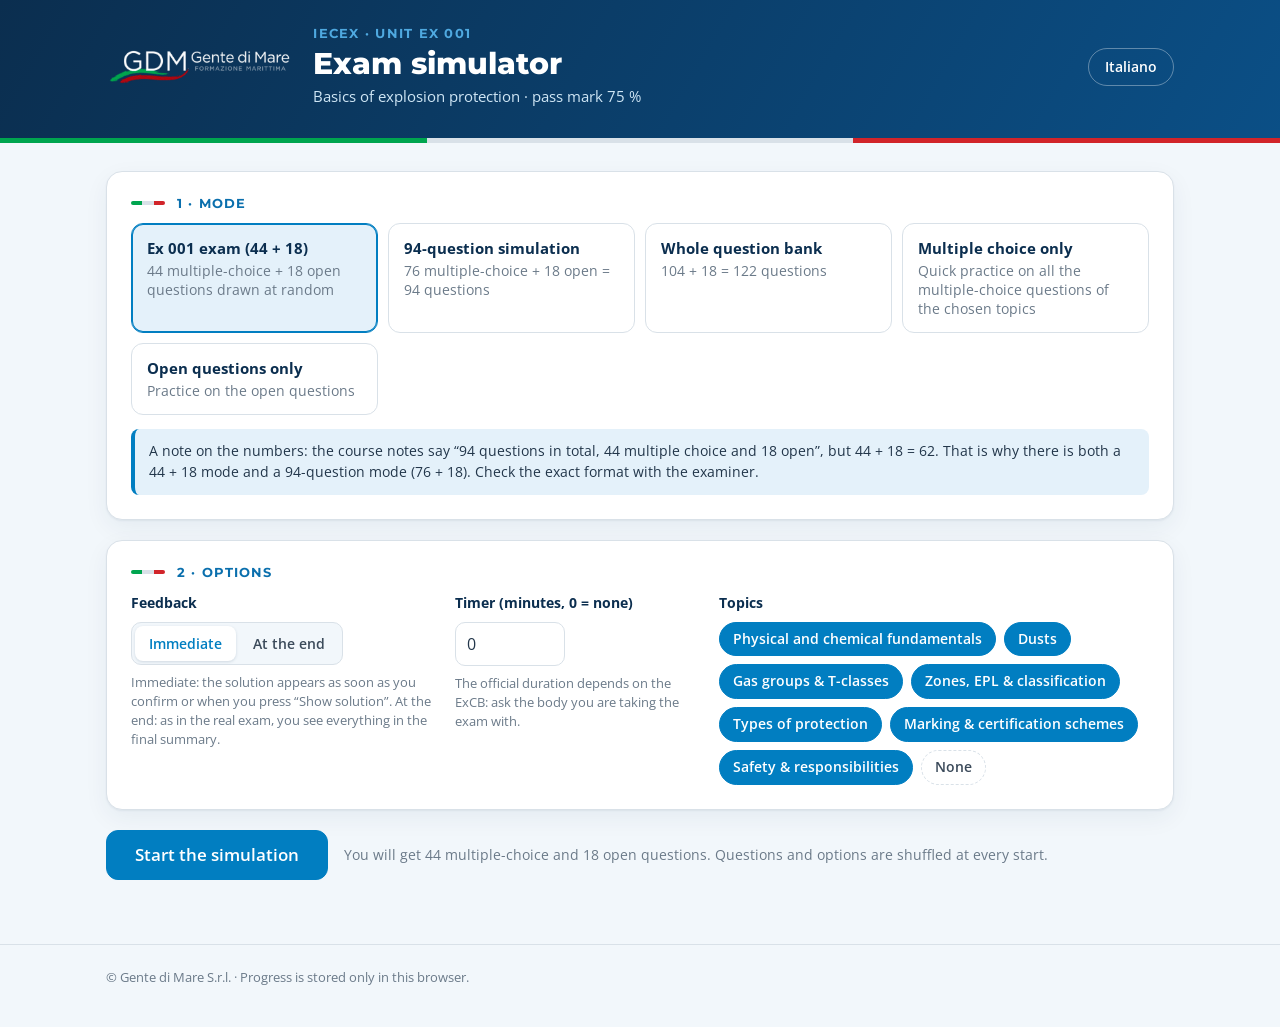
==== commit 31af7c77: "Remove the exam-style simulation from the Ex 001 simulator The simulator goes back to the course que" ====
--- a/simulators/iecex-ex001/en/index.html
+++ b/simulators/iecex-ex001/en/index.html
@@ -13,7 +13,6 @@
 <body>
 <noscript><p style="padding:24px">This simulator needs JavaScript.</p></noscript>
 <script src="../shared/bank-course.js"></script>
-<script src="../shared/bank-exam.js"></script>
 <script src="../shared/sim.js"></script>
 </body>
 </html>
--- a/simulators/iecex-ex001/shared/sim.css
+++ b/simulators/iecex-ex001/shared/sim.css
@@ -49,7 +49,7 @@
 .tricolour i:nth-child(1){background:#00A54F}.tricolour i:nth-child(2){background:#D9E1E8}.tricolour i:nth-child(3){background:#D1242A}
 
 /* ---------- building blocks ---------- */
-main{padding:28px 0 64px}
+main.wrap{padding-top:28px;padding-bottom:64px}
 .card{background:var(--card);border:1px solid var(--line);border-radius:16px;padding:24px;box-shadow:var(--shadow)}
 .eyebrow{display:flex;align-items:center;gap:12px;font:700 12.5px Montserrat,sans-serif;letter-spacing:.09em;text-transform:uppercase;color:var(--eyebrow);margin:0 0 12px}
 .flag{display:inline-flex;width:34px;height:4px;border-radius:2px;overflow:hidden;flex:none}
@@ -111,7 +111,7 @@
 .startbar .info{font-size:14px;color:var(--muted);flex:1;min-width:200px}
 
 /* ---------- quiz ---------- */
-.qtop{position:sticky;top:0;z-index:5;background:var(--bg);padding:12px 0 10px;margin:-12px 0 14px;border-bottom:1px solid var(--line)}
+.qtop{position:sticky;top:0;z-index:5;background:var(--bg);padding:12px 0 10px;margin:0 0 14px;border-bottom:1px solid var(--line)}
 .qtop .row{display:flex;align-items:center;gap:10px;flex-wrap:wrap}
 .qtop .bankname{font:700 14px Montserrat,sans-serif;color:var(--ink);margin-right:auto}
 .stat{display:inline-flex;align-items:baseline;gap:6px;background:var(--card);border:1px solid var(--line);border-radius:999px;padding:5px 12px;font-size:12.5px;color:var(--muted)}
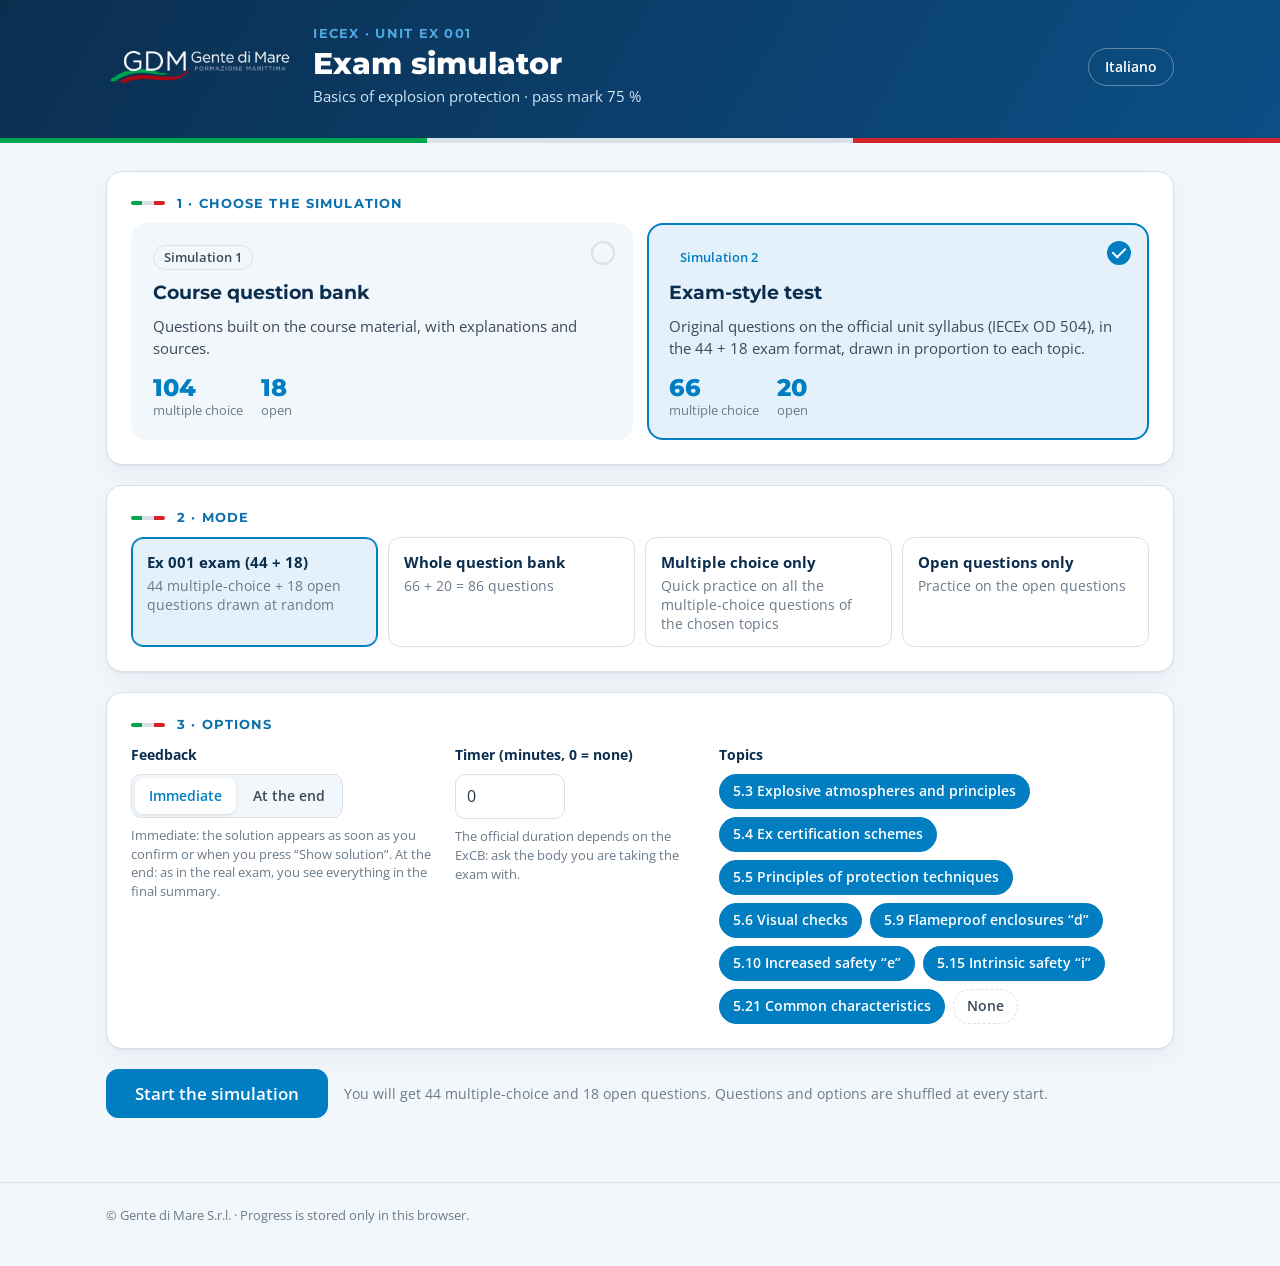
==== commit bdbcefaf: "Add an original exam-style simulation built on the OD 504 syllabus The new exam bank (66 multiple-ch" ====
--- a/simulators/iecex-ex001/en/index.html
+++ b/simulators/iecex-ex001/en/index.html
@@ -13,6 +13,7 @@
 <body>
 <noscript><p style="padding:24px">This simulator needs JavaScript.</p></noscript>
 <script src="../shared/bank-course.js"></script>
+<script src="../shared/bank-exam.js"></script>
 <script src="../shared/sim.js"></script>
 </body>
 </html>
